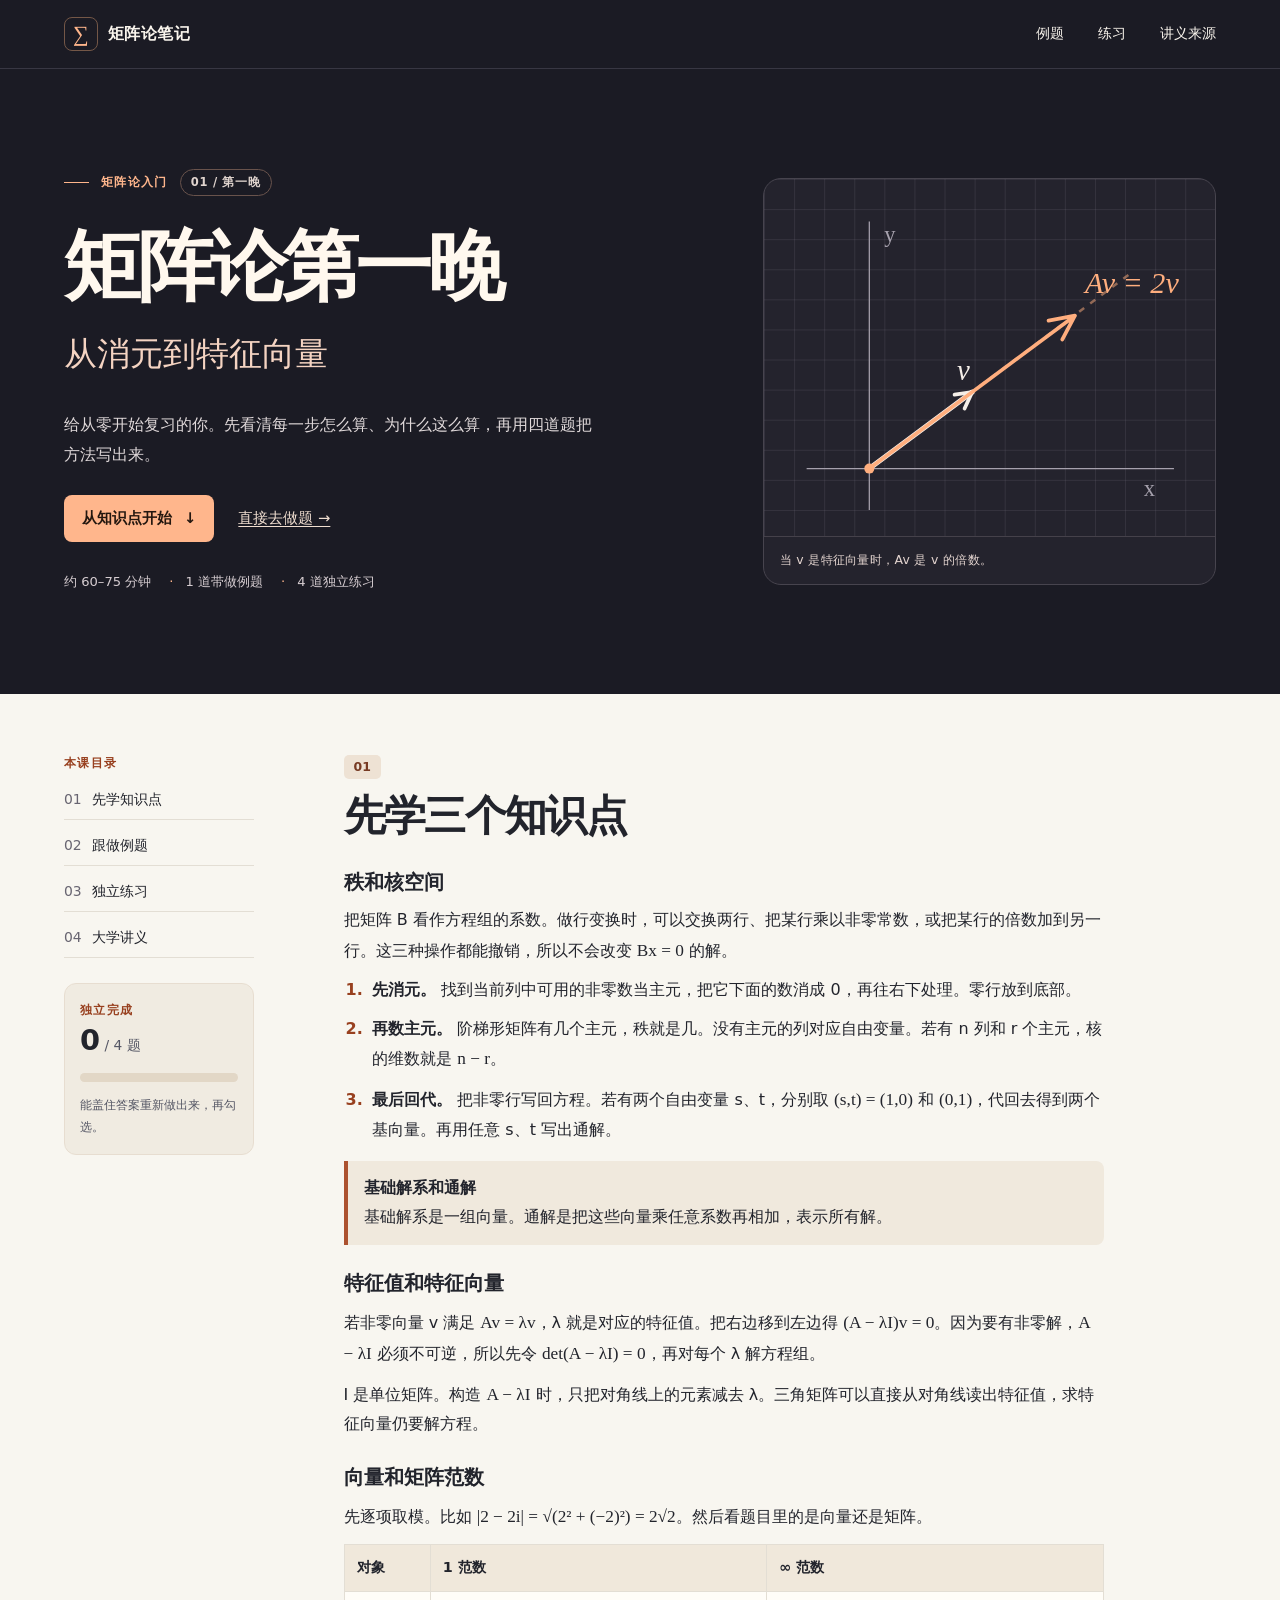
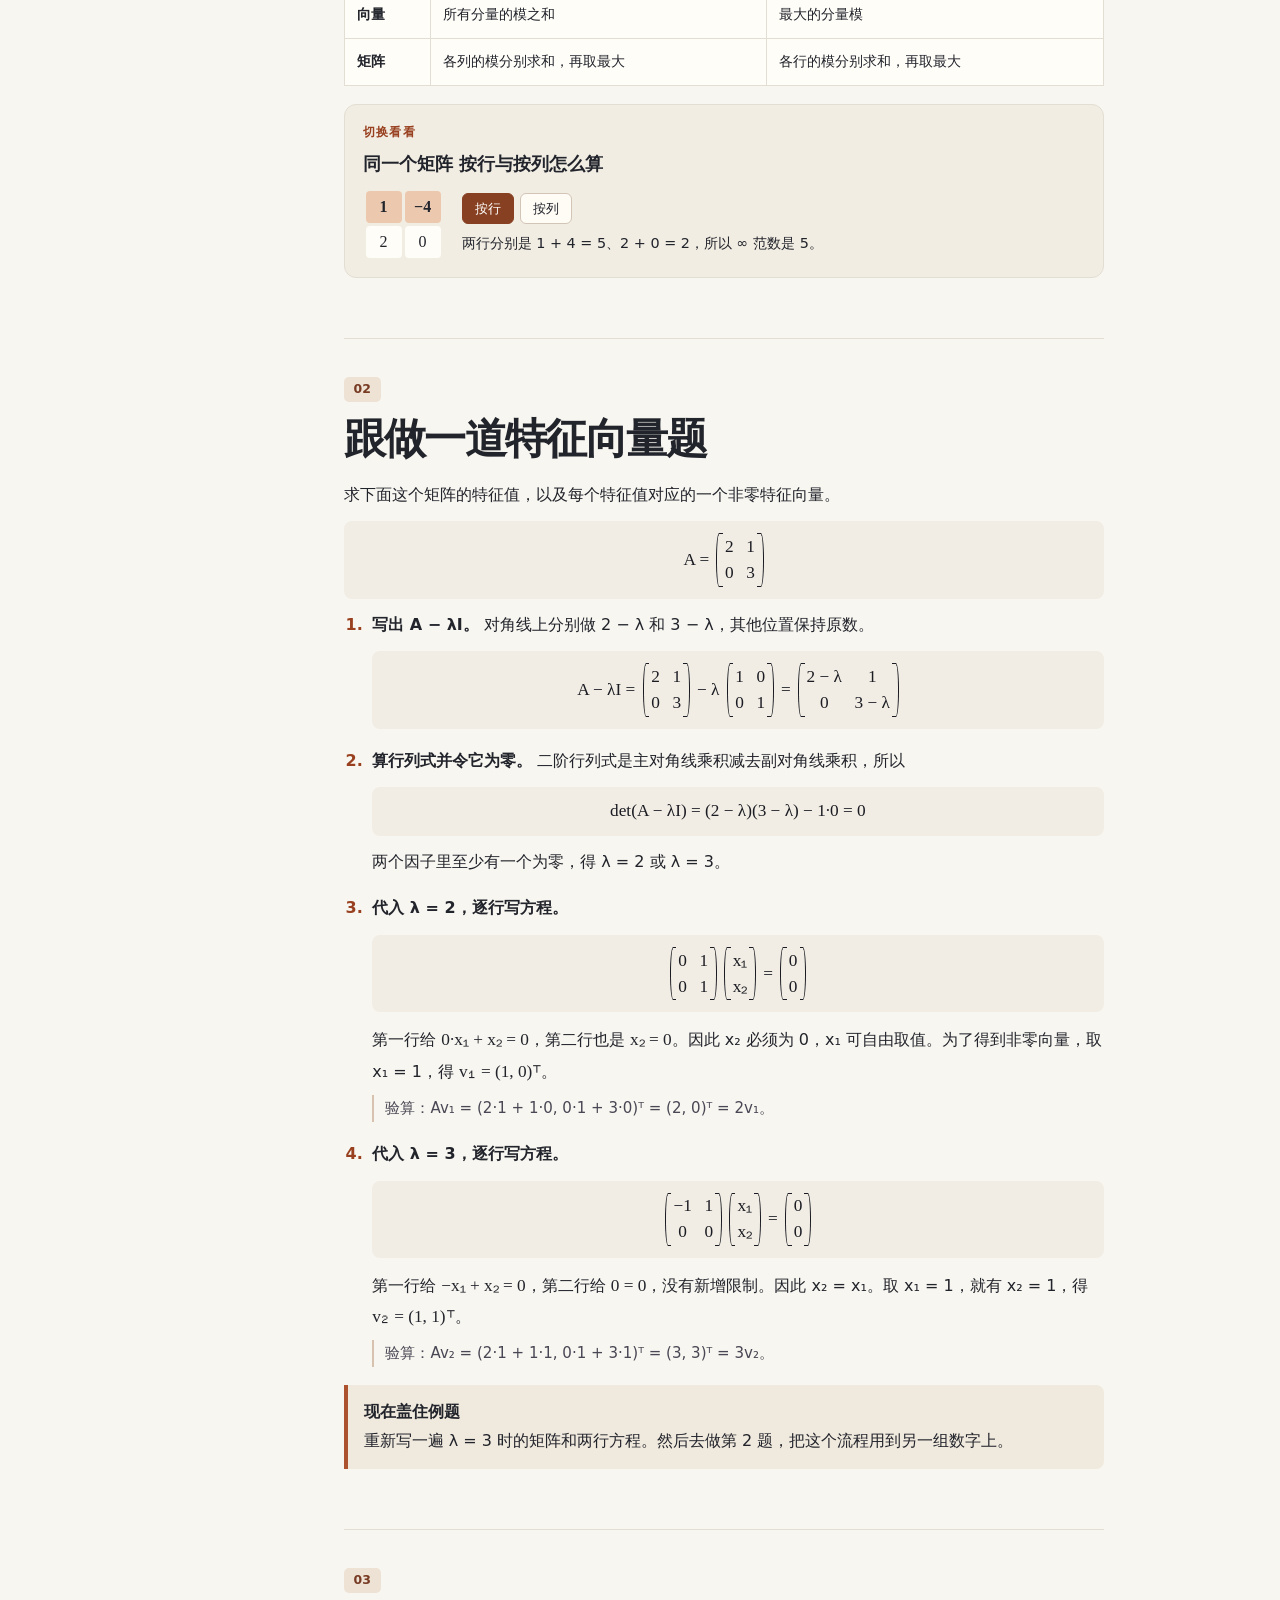
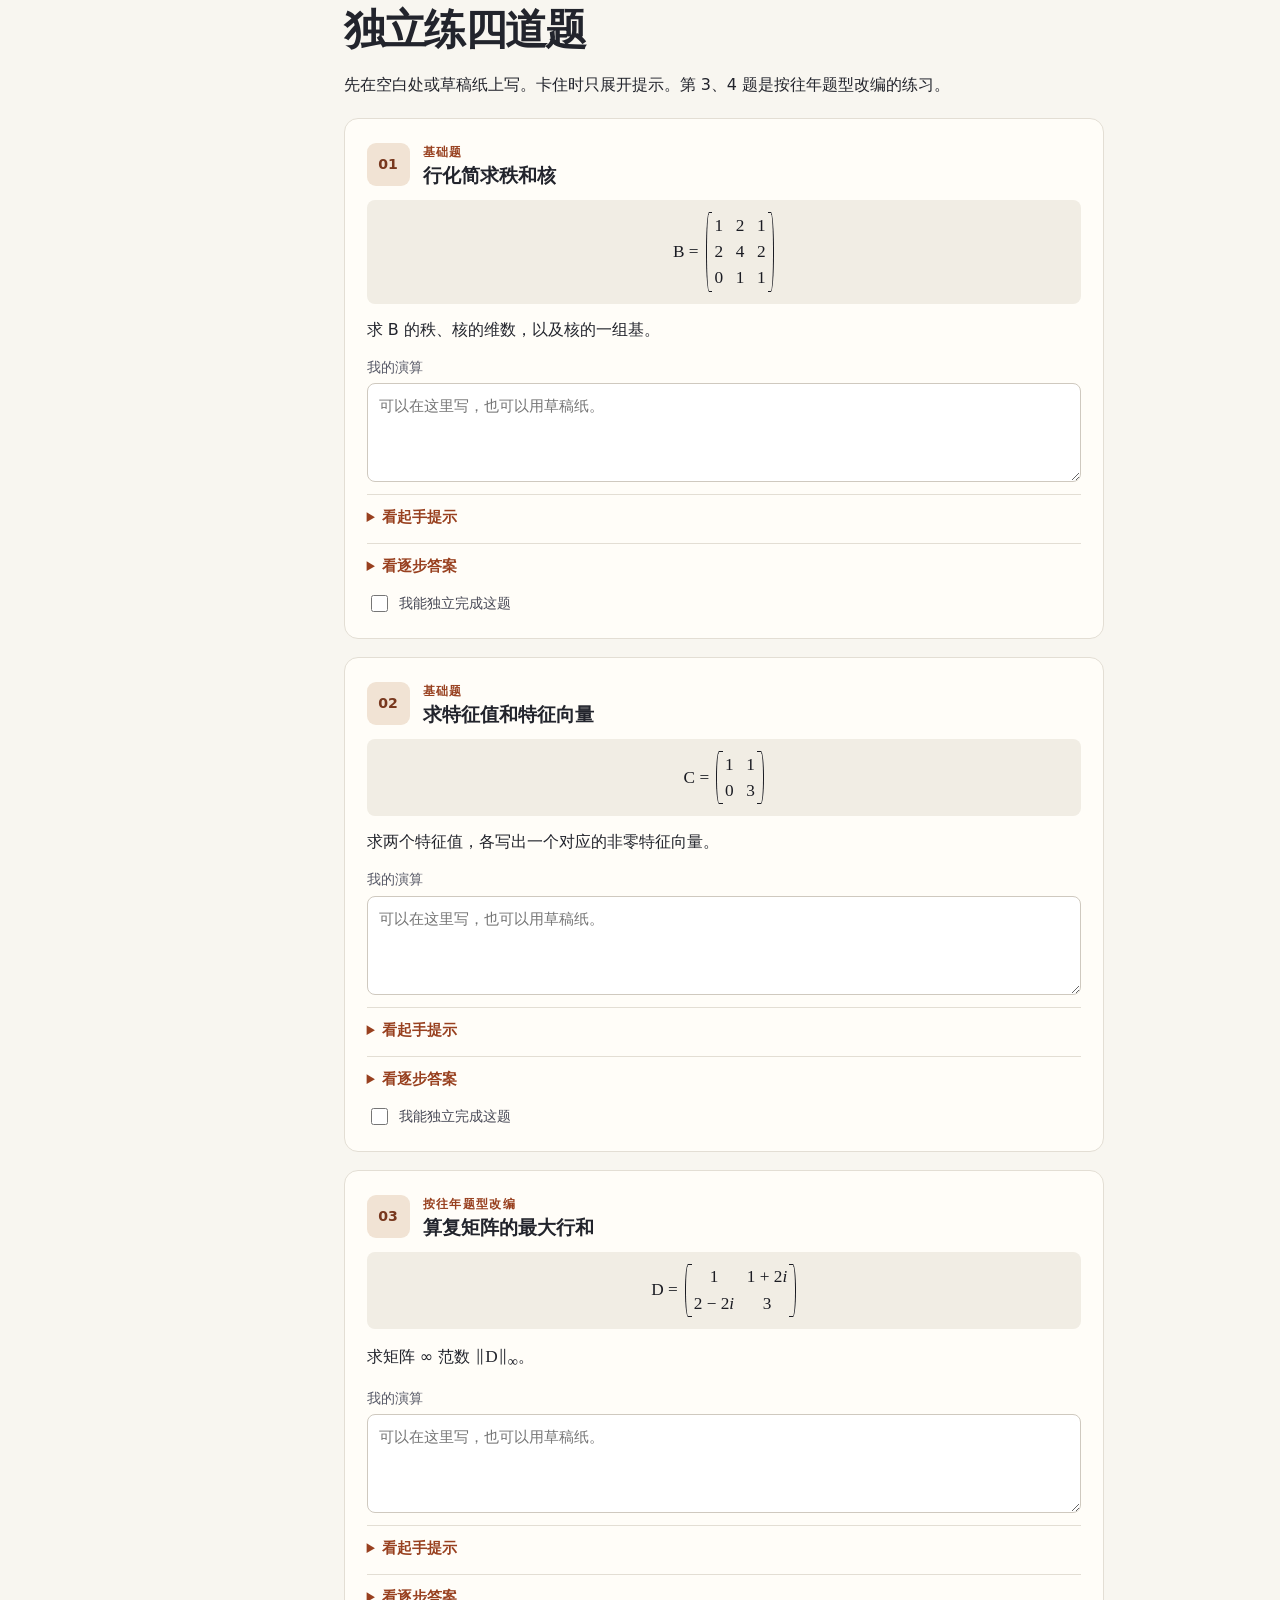
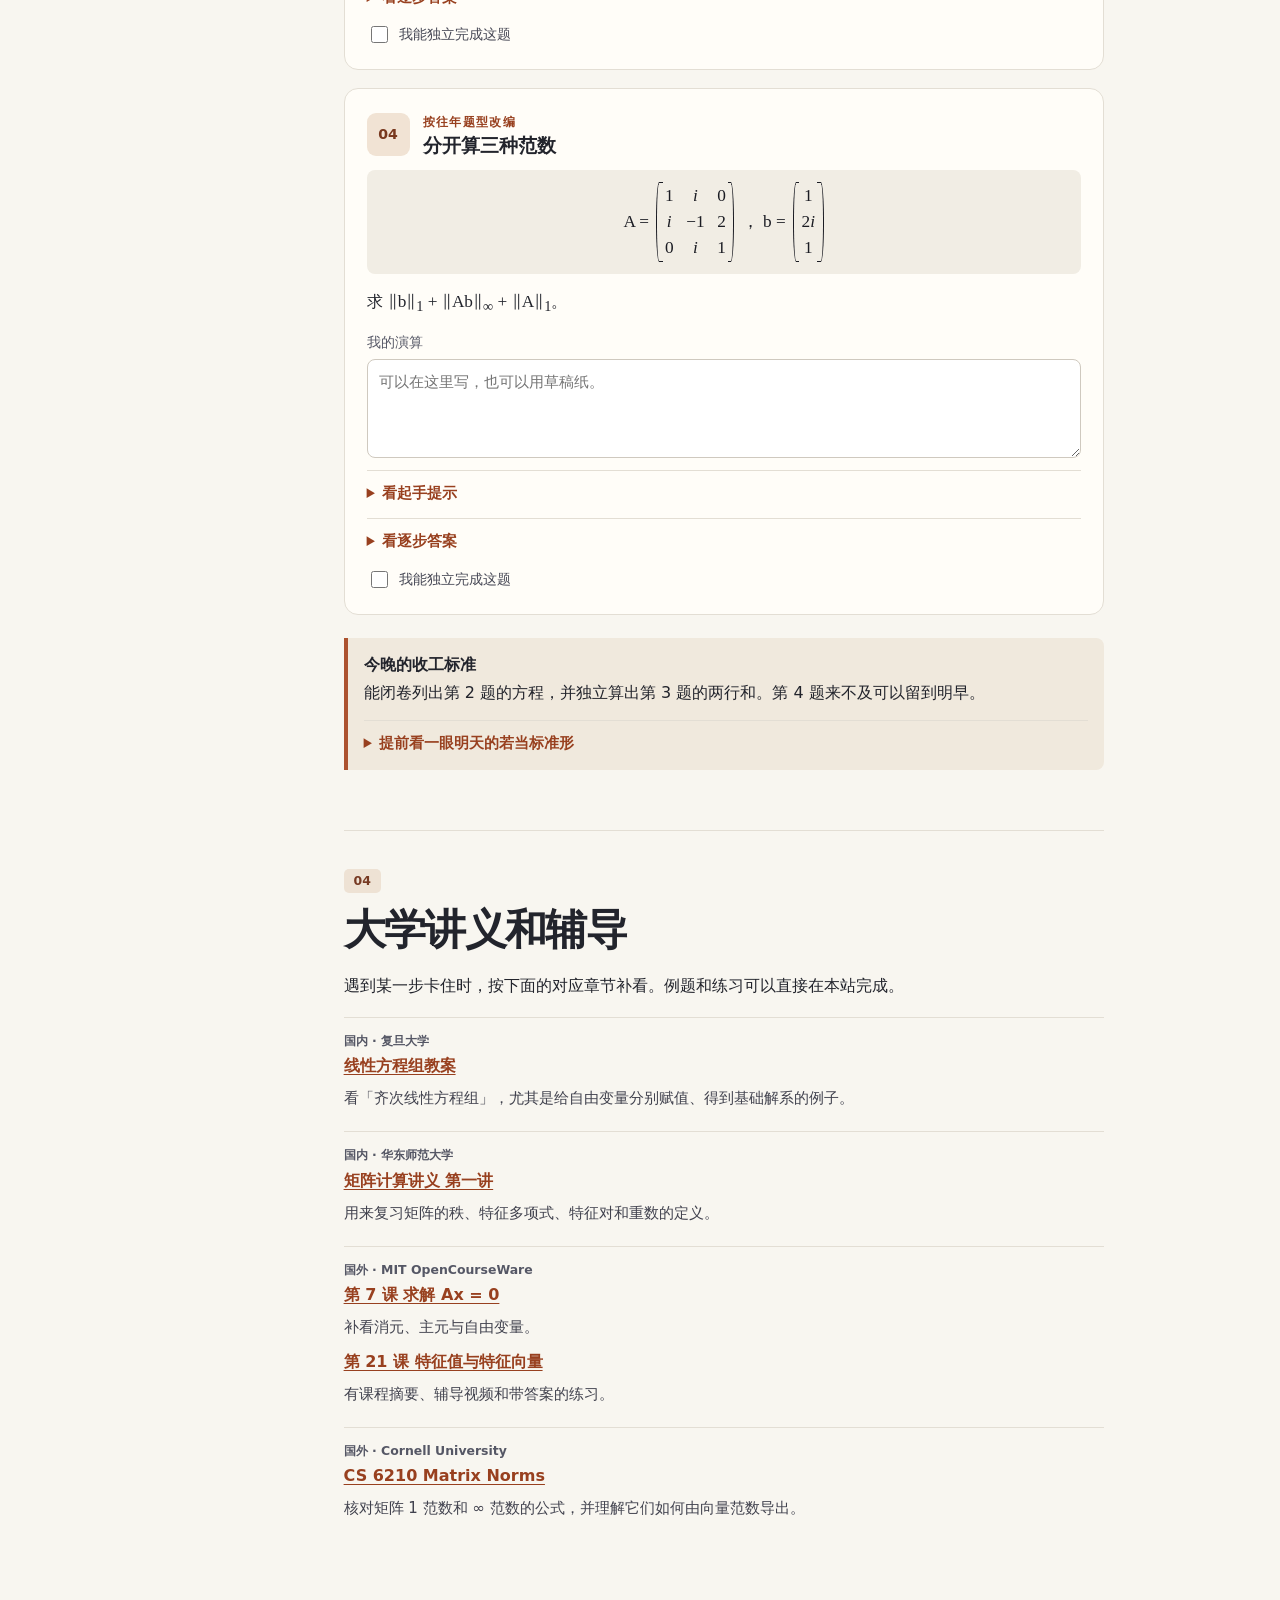
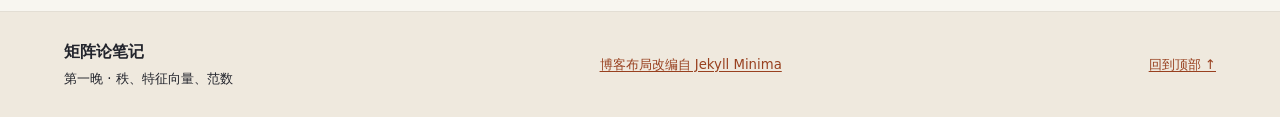
==== index.html @ 75a3729f "Publish matrix theory study blog" ====
<!doctype html>
<!-- Static adaptation of the Minima default and post layouts. See LICENSE.minima. -->
<html lang="zh-CN">
<head><meta charset="utf-8"><meta name="viewport" content="width=device-width, initial-scale=1">
<title>矩阵论第一晚｜矩阵论笔记</title><meta name="description" content="给刚开始复习矩阵论的同学：逐行消元，逐步求特征向量，练习矩阵范数。">
<link rel="stylesheet" href="./style.css"><script src="./study.js" defer></script></head>
<body id="top"><a class="skip" href="#lesson">跳到正文</a>
<header class="site-header"><div class="wrap header-inner"><a class="brand" href="#top"><span class="brand-mark" aria-hidden="true">∑</span>矩阵论笔记</a><nav aria-label="主要导航"><a href="#worked">例题</a><a href="#practice">练习</a><a href="#sources">讲义来源</a></nav></div></header>
<main class="page-content" id="lesson"><article class="post">
<header class="hero"><div class="wrap hero-inner"><div>
<p class="eyebrow hero-kicker"><span></span> 矩阵论入门 <b>01 / 第一晚</b></p>
<h1>矩阵论第一晚</h1><p class="hero-sub">从消元到特征向量</p>
<p class="hero-lede">给从零开始复习的你。先看清每一步怎么算、为什么这么算，再用四道题把方法写出来。</p>
<div class="hero-actions"><a class="button" href="#concepts">从知识点开始 <span aria-hidden="true">↓</span></a><a class="hero-link" href="#practice">直接去做题 →</a></div>
<div class="hero-meta"><span>约 60–75 分钟</span><span>1 道带做例题</span><span>4 道独立练习</span></div>
</div><div class="hero-art" aria-hidden="true">
<svg viewBox="0 0 360 285" xmlns="http://www.w3.org/2000/svg"><defs><pattern id="grid" width="24" height="24" patternUnits="userSpaceOnUse"><path d="M24 0H0V24" fill="none" stroke="#7a7885" stroke-width=".6" opacity=".48"/></pattern></defs><rect width="360" height="285" fill="url(#grid)"/><path d="M34 231H327M84 264V34" stroke="#a6a1ad" stroke-width="1"/><path d="M84 231 294 74" stroke="#ffae7e" stroke-width="2" stroke-dasharray="5 6" opacity=".5"/><path d="M84 231 166 170" stroke="#f4eee8" stroke-width="4" stroke-linecap="round"/><path d="M152 172l14-2-6 13" fill="none" stroke="#f4eee8" stroke-width="3" stroke-linecap="round" stroke-linejoin="round"/><path d="M84 231 248 109M227 113l21-4-10 19" fill="none" stroke="#ffae7e" stroke-width="3" stroke-linecap="round" stroke-linejoin="round"/><circle cx="84" cy="231" r="4" fill="#ffae7e"/><text x="154" y="160" fill="#f4eee8" font-family="Georgia" font-size="23" font-style="italic">v</text><text x="256" y="91" fill="#ffae7e" font-family="Georgia" font-size="24" font-style="italic">Av = 2v</text><text x="303" y="253" fill="#a6a1ad" font-family="Georgia" font-size="18">x</text><text x="96" y="50" fill="#a6a1ad" font-family="Georgia" font-size="18">y</text></svg>
<p>当 v 是特征向量时，Av 是 v 的倍数。</p></div></div></header>
<div class="wrap reader"><aside class="sidebar"><nav aria-label="本文目录"><p class="eyebrow">本课目录</p><a href="#concepts">01 <span>先学知识点</span></a><a href="#worked">02 <span>跟做例题</span></a><a href="#practice">03 <span>独立练习</span></a><a href="#sources">04 <span>大学讲义</span></a></nav><div class="progress-card"><p class="eyebrow">独立完成</p><p class="progress-number"><span id="progress-count">0</span><small> / 4 题</small></p><progress id="progress" value="0" max="4" aria-label="独立完成的题数"></progress><p>能盖住答案重新做出来，再勾选。</p></div></aside>
<div class="post-content">
<section id="concepts"><div class="section-num">01</div><h2>先学三个知识点</h2>
<h3>秩和核空间</h3><p>把矩阵 B 看作方程组的系数。做行变换时，可以交换两行、把某行乘以非零常数，或把某行的倍数加到另一行。这三种操作都能撤销，所以不会改变 <span class="math">Bx = 0</span> 的解。</p>
<ol class="steps"><li><strong>先消元。</strong> 找到当前列中可用的非零数当主元，把它下面的数消成 0，再往右下处理。零行放到底部。</li><li><strong>再数主元。</strong> 阶梯形矩阵有几个主元，秩就是几。没有主元的列对应自由变量。若有 n 列和 r 个主元，核的维数就是 <span class="math">n − r</span>。</li><li><strong>最后回代。</strong> 把非零行写回方程。若有两个自由变量 s、t，分别取 <span class="math">(s,t) = (1,0)</span> 和 <span class="math">(0,1)</span>，代回去得到两个基向量。再用任意 s、t 写出通解。</li></ol>
<div class="callout"><strong>基础解系和通解</strong><p>基础解系是一组向量。通解是把这些向量乘任意系数再相加，表示所有解。</p></div>
<h3>特征值和特征向量</h3><p>若非零向量 v 满足 <span class="math">Av = λv</span>，λ 就是对应的特征值。把右边移到左边得 <span class="math">(A − λI)v = 0</span>。因为要有非零解，<span class="math">A − λI</span> 必须不可逆，所以先令 <span class="math">det(A − λI) = 0</span>，再对每个 λ 解方程组。</p>
<p>I 是单位矩阵。构造 <span class="math">A − λI</span> 时，只把对角线上的元素减去 λ。三角矩阵可以直接从对角线读出特征值，求特征向量仍要解方程。</p>
<h3>向量和矩阵范数</h3><p>先逐项取模。比如 <span class="math">|2 − 2i| = √(2² + (−2)²) = 2√2</span>。然后看题目里的是向量还是矩阵。</p>
<div class="table-wrap"><table><thead><tr><th scope="col">对象</th><th scope="col">1 范数</th><th scope="col">∞ 范数</th></tr></thead><tbody><tr><th scope="row">向量</th><td>所有分量的模之和</td><td>最大的分量模</td></tr><tr><th scope="row">矩阵</th><td>各列的模分别求和，再取最大</td><td>各行的模分别求和，再取最大</td></tr></tbody></table></div>
<div class="demo"><p class="eyebrow">切换看看</p><h4>同一个矩阵 按行与按列怎么算</h4>
<div class="demo-inner"><table class="demo-matrix" aria-label="演示矩阵，第一行 1、负 4，第二行 2、0"><tbody><tr><td>1</td><td>−4</td></tr><tr><td>2</td><td>0</td></tr></tbody></table><div><div class="toggle" role="group" aria-label="范数演示"><button type="button" id="row-mode" aria-pressed="true">按行</button><button type="button" id="col-mode" aria-pressed="false">按列</button></div><p id="norm-result" aria-live="polite">两行分别是 1 + 4 = 5、2 + 0 = 2，所以 ∞ 范数是 5。</p></div></div></div>
</section>
<section id="worked"><div class="section-num">02</div><h2>跟做一道特征向量题</h2><p>求下面这个矩阵的特征值，以及每个特征值对应的一个非零特征向量。</p><div class="equation">A = <span class="matrix" role="img" aria-label="2 行 2 列，2、1；0、3"><span class="matrix-grid" style="--cols:2" aria-hidden="true"><span>2</span><span>1</span><span>0</span><span>3</span></span></span></div>
<ol class="steps worked-steps">
<li><strong>写出 A − λI。</strong> 对角线上分别做 2 − λ 和 3 − λ，其他位置保持原数。<div class="equation">A − λI = <span class="matrix" role="img" aria-label="2 行 2 列，2、1；0、3"><span class="matrix-grid" style="--cols:2" aria-hidden="true"><span>2</span><span>1</span><span>0</span><span>3</span></span></span> − λ<span class="matrix" role="img" aria-label="2 行 2 列，1、0；0、1"><span class="matrix-grid" style="--cols:2" aria-hidden="true"><span>1</span><span>0</span><span>0</span><span>1</span></span></span> = <span class="matrix" role="img" aria-label="2 行 2 列，2 − λ、1；0、3 − λ"><span class="matrix-grid" style="--cols:2" aria-hidden="true"><span>2 − λ</span><span>1</span><span>0</span><span>3 − λ</span></span></span></div></li>
<li><strong>算行列式并令它为零。</strong> 二阶行列式是主对角线乘积减去副对角线乘积，所以
<div class="equation">det(A − λI) = (2 − λ)(3 − λ) − 1·0 = 0</div>
两个因子里至少有一个为零，得 λ = 2 或 λ = 3。</li>
<li><strong>代入 λ = 2，逐行写方程。</strong><div class="equation"><span class="matrix" role="img" aria-label="2 行 2 列，0、1；0、1"><span class="matrix-grid" style="--cols:2" aria-hidden="true"><span>0</span><span>1</span><span>0</span><span>1</span></span></span><span class="matrix" role="img" aria-label="2 行 1 列，x₁；x₂"><span class="matrix-grid" style="--cols:1" aria-hidden="true"><span>x₁</span><span>x₂</span></span></span> = <span class="matrix" role="img" aria-label="2 行 1 列，0；0"><span class="matrix-grid" style="--cols:1" aria-hidden="true"><span>0</span><span>0</span></span></span></div>
第一行给 <span class="math">0·x₁ + x₂ = 0</span>，第二行也是 <span class="math">x₂ = 0</span>。因此 x₂ 必须为 0，x₁ 可自由取值。为了得到非零向量，取 x₁ = 1，得 <span class="math">v₁ = (1, 0)ᵀ</span>。
<p class="verify">验算：Av₁ = (2·1 + 1·0, 0·1 + 3·0)ᵀ = (2, 0)ᵀ = 2v₁。</p></li>
<li><strong>代入 λ = 3，逐行写方程。</strong><div class="equation"><span class="matrix" role="img" aria-label="2 行 2 列，−1、1；0、0"><span class="matrix-grid" style="--cols:2" aria-hidden="true"><span>−1</span><span>1</span><span>0</span><span>0</span></span></span><span class="matrix" role="img" aria-label="2 行 1 列，x₁；x₂"><span class="matrix-grid" style="--cols:1" aria-hidden="true"><span>x₁</span><span>x₂</span></span></span> = <span class="matrix" role="img" aria-label="2 行 1 列，0；0"><span class="matrix-grid" style="--cols:1" aria-hidden="true"><span>0</span><span>0</span></span></span></div>
第一行给 <span class="math">−x₁ + x₂ = 0</span>，第二行给 <span class="math">0 = 0</span>，没有新增限制。因此 x₂ = x₁。取 x₁ = 1，就有 x₂ = 1，得 <span class="math">v₂ = (1, 1)ᵀ</span>。
<p class="verify">验算：Av₂ = (2·1 + 1·1, 0·1 + 3·1)ᵀ = (3, 3)ᵀ = 3v₂。</p></li></ol>
<div class="callout"><strong>现在盖住例题</strong><p>重新写一遍 λ = 3 时的矩阵和两行方程。然后去做第 2 题，把这个流程用到另一组数字上。</p></div>
</section>
<section id="practice"><div class="section-num">03</div><h2>独立练四道题</h2><p>先在空白处或草稿纸上写。卡住时只展开提示。第 3、4 题是按往年题型改编的练习。</p><noscript><p>提示和答案仍可展开。启用 JavaScript 后可以保留勾选和草稿。</p></noscript>
<div class="exercise" id="q1"><div class="ex-top"><span class="ex-no">01</span><div><p class="eyebrow">基础题</p><h3>行化简求秩和核</h3></div></div><div class="equation">B = <span class="matrix" role="img" aria-label="3 行 3 列，1、2、1；2、4、2；0、1、1"><span class="matrix-grid" style="--cols:3" aria-hidden="true"><span>1</span><span>2</span><span>1</span><span>2</span><span>4</span><span>2</span><span>0</span><span>1</span><span>1</span></span></span></div><p>求 B 的秩、核的维数，以及核的一组基。</p><label class="work-label" for="work-1">我的演算</label><textarea id="work-1" rows="3" spellcheck="false" placeholder="可以在这里写，也可以用草稿纸。"></textarea><details><summary>看起手提示</summary><p>先把第二行减去第一行的两倍，再把零行移到底部。</p></details><details class="solution"><summary>看逐步答案</summary><ol class="steps"><li><strong>消元。</strong><div class="equation"><span class="matrix" role="img" aria-label="3 行 3 列，1、2、1；2、4、2；0、1、1"><span class="matrix-grid" style="--cols:3" aria-hidden="true"><span>1</span><span>2</span><span>1</span><span>2</span><span>4</span><span>2</span><span>0</span><span>1</span><span>1</span></span></span> → <span class="matrix" role="img" aria-label="3 行 3 列，1、2、1；0、0、0；0、1、1"><span class="matrix-grid" style="--cols:3" aria-hidden="true"><span>1</span><span>2</span><span>1</span><span>0</span><span>0</span><span>0</span><span>0</span><span>1</span><span>1</span></span></span> → <span class="matrix" role="img" aria-label="3 行 3 列，1、2、1；0、1、1；0、0、0"><span class="matrix-grid" style="--cols:3" aria-hidden="true"><span>1</span><span>2</span><span>1</span><span>0</span><span>1</span><span>1</span><span>0</span><span>0</span><span>0</span></span></span></div></li><li><strong>数主元。</strong> 第一、二列各有一个主元，秩为 2。矩阵有 3 列，所以核的维数是 3 − 2 = 1。</li><li><strong>回代。</strong> 从第二行得 x₂ + x₃ = 0。令 x₃ = t，得到 x₂ = −t。代入第一行得 x₁ − 2t + t = 0，所以 x₁ = t。</li><li><strong>写基并验算。</strong> 通解为 t(1, −1, 1)ᵀ。取 t = 1，得到基向量 (1, −1, 1)ᵀ。代回原矩阵，三行分别是 1 − 2 + 1、2 − 4 + 2、−1 + 1，均为 0。</li></ol></details><label class="check"><input type="checkbox" data-check="1"> 我能独立完成这题</label></div>
<div class="exercise" id="q2"><div class="ex-top"><span class="ex-no">02</span><div><p class="eyebrow">基础题</p><h3>求特征值和特征向量</h3></div></div><div class="equation">C = <span class="matrix" role="img" aria-label="2 行 2 列，1、1；0、3"><span class="matrix-grid" style="--cols:2" aria-hidden="true"><span>1</span><span>1</span><span>0</span><span>3</span></span></span></div><p>求两个特征值，各写出一个对应的非零特征向量。</p><label class="work-label" for="work-2">我的演算</label><textarea id="work-2" rows="3" spellcheck="false" placeholder="可以在这里写，也可以用草稿纸。"></textarea><details><summary>看起手提示</summary><p>C 是上三角矩阵。读出特征值后，分别写出 C − I 和 C − 3I。</p></details><details class="solution"><summary>看逐步答案</summary><ol class="steps"><li><strong>找特征值。</strong> 对角线是 1 和 3，所以 λ = 1 或 3。</li><li><strong>解第一个方程组。</strong><div class="equation">C − I = <span class="matrix" role="img" aria-label="2 行 2 列，0、1；0、2"><span class="matrix-grid" style="--cols:2" aria-hidden="true"><span>0</span><span>1</span><span>0</span><span>2</span></span></span></div>两行分别是 x₂ = 0、2x₂ = 0。取 x₁ = 1 得 (1, 0)ᵀ，乘 C 得 (1, 0)ᵀ。</li><li><strong>解第二个方程组。</strong><div class="equation">C − 3I = <span class="matrix" role="img" aria-label="2 行 2 列，−2、1；0、0"><span class="matrix-grid" style="--cols:2" aria-hidden="true"><span>−2</span><span>1</span><span>0</span><span>0</span></span></span></div>第一行是 −2x₁ + x₂ = 0，第二行是 0 = 0。取 x₁ = 1，则 x₂ = 2，得 (1, 2)ᵀ。乘 C 得 (1 + 2, 3·2)ᵀ = (3, 6)ᵀ，等于原向量的 3 倍。</li></ol></details><label class="check"><input type="checkbox" data-check="2"> 我能独立完成这题</label></div>
<div class="exercise" id="q3"><div class="ex-top"><span class="ex-no">03</span><div><p class="eyebrow">按往年题型改编</p><h3>算复矩阵的最大行和</h3></div></div><div class="equation">D = <span class="matrix" role="img" aria-label="2 行 2 列，1、1 + 2i；2 − 2i、3"><span class="matrix-grid" style="--cols:2" aria-hidden="true"><span>1</span><span>1 + 2<i>i</i></span><span>2 − 2<i>i</i></span><span>3</span></span></span></div><p>求矩阵 ∞ 范数 <span class="math">‖D‖<sub>∞</sub></span>。</p><label class="work-label" for="work-3">我的演算</label><textarea id="work-3" rows="3" spellcheck="false" placeholder="可以在这里写，也可以用草稿纸。"></textarea><details><summary>看起手提示</summary><p>分别取四个元素的模。先在每一行内部相加，再在两行之间比较。</p></details><details class="solution"><summary>看逐步答案</summary><ol class="steps"><li><strong>逐项取模。</strong> |1| = 1，|1 + 2i| = √(1² + 2²) = √5，|2 − 2i| = √(2² + (−2)²) = 2√2，|3| = 3。</li><li><strong>算行和。</strong> 第一行是 1 + √5，第二行是 2√2 + 3。</li><li><strong>取最大。</strong> 3 > 1，且 2√2 = √8 > √5，所以第二行较大，答案是 3 + 2√2。</li></ol></details><label class="check"><input type="checkbox" data-check="3"> 我能独立完成这题</label></div>
<div class="exercise" id="q4"><div class="ex-top"><span class="ex-no">04</span><div><p class="eyebrow">按往年题型改编</p><h3>分开算三种范数</h3></div></div><div class="equation">A = <span class="matrix" role="img" aria-label="3 行 3 列，1、i、0；i、−1、2；0、i、1"><span class="matrix-grid" style="--cols:3" aria-hidden="true"><span>1</span><span><i>i</i></span><span>0</span><span><i>i</i></span><span>−1</span><span>2</span><span>0</span><span><i>i</i></span><span>1</span></span></span>， b = <span class="matrix" role="img" aria-label="3 行 1 列，1；2i；1"><span class="matrix-grid" style="--cols:1" aria-hidden="true"><span>1</span><span>2<i>i</i></span><span>1</span></span></span></div><p>求 <span class="math">‖b‖<sub>1</sub> + ‖Ab‖<sub>∞</sub> + ‖A‖<sub>1</sub></span>。</p><label class="work-label" for="work-4">我的演算</label><textarea id="work-4" rows="3" spellcheck="false" placeholder="可以在这里写，也可以用草稿纸。"></textarea><details><summary>看起手提示</summary><p>先算 b 的模之和，再算 Ab。最后一项按列求和。</p></details><details class="solution"><summary>看逐步答案</summary><ol class="steps"><li><strong>算 ‖b‖₁。</strong> 三项取模再相加，得到 1 + 2 + 1 = 4。</li><li><strong>逐行算 Ab。</strong> 第一行：1·1 + i·2i + 0·1 = 1 + 2i² = −1。第二行：i·1 − 1·2i + 2·1 = 2 − i。第三行：0·1 + i·2i + 1·1 = 1 + 2i² = −1。</li><li><strong>算 ‖Ab‖∞。</strong> 三个模分别为 1、√(2² + (−1)²) = √5、1，最大的是 √5。</li><li><strong>算 ‖A‖₁。</strong> 三列的模之和分别为 1 + 1 + 0 = 2、1 + 1 + 1 = 3、0 + 2 + 1 = 3，最大的是 3。</li><li><strong>把结果相加。</strong> 4 + √5 + 3 = 7 + √5。</li></ol></details><label class="check"><input type="checkbox" data-check="4"> 我能独立完成这题</label></div>
<div class="callout finish"><strong>今晚的收工标准</strong><p>能闭卷列出第 2 题的方程，并独立算出第 3 题的两行和。第 4 题来不及可以留到明早。</p><details><summary>提前看一眼明天的若当标准形</summary><p>把例题矩阵的右下角 3 改成 2。λ = 2 在特征多项式里出现两次，但 <span class="math">A − 2I</span> 的核只有一维，所以只有一个线性无关的特征向量。这就是明天要区分的代数重数和几何重数。</p></details></div>
</section>
<section id="sources"><div class="section-num">04</div><h2>大学讲义和辅导</h2><p>遇到某一步卡住时，按下面的对应章节补看。例题和练习可以直接在本站完成。</p>
<ul class="source-list">
<li><span>国内 · 复旦大学</span><a href="https://math.fudan.edu.cn/_upload/article/files/8a/c7/b6bc60b64933acee041a351adda9/260fa091-1d3c-4cf7-aca2-b66a50a40a5c.pdf">线性方程组教案</a><p>看「齐次线性方程组」，尤其是给自由变量分别赋值、得到基础解系的例子。</p></li>
<li><span>国内 · 华东师范大学</span><a href="https://math.ecnu.edu.cn/~jypan/Teaching/MCT/main_mct.pdf">矩阵计算讲义 第一讲</a><p>用来复习矩阵的秩、特征多项式、特征对和重数的定义。</p></li>
<li><span>国外 · MIT OpenCourseWare</span><a href="https://www.ocw.mit.edu/courses/18-06sc-linear-algebra-fall-2011/pages/ax-b-and-the-four-subspaces/solving-ax-0-pivot-variables-special-solutions/">第 7 课 求解 Ax = 0</a><p>补看消元、主元与自由变量。</p><a href="https://www.ocw.mit.edu/courses/18-06sc-linear-algebra-fall-2011/pages/least-squares-determinants-and-eigenvalues/eigenvalues-and-eigenvectors/">第 21 课 特征值与特征向量</a><p>有课程摘要、辅导视频和带答案的练习。</p></li>
<li><span>国外 · Cornell University</span><a href="https://www.cs.cornell.edu/courses/cs6210/2025fa/lec/2025-08-25.html#matrix-norms">CS 6210 Matrix Norms</a><p>核对矩阵 1 范数和 ∞ 范数的公式，并理解它们如何由向量范数导出。</p></li>
</ul></section>
</div></div></article></main><footer class="site-footer"><div class="wrap footer-inner"><div><strong>矩阵论笔记</strong><p>第一晚 · 秩、特征向量、范数</p></div><a href="https://github.com/jekyll/minima/tree/v2.5.2">博客布局改编自 Jekyll Minima</a><a href="#top">回到顶部 ↑</a></div></footer>
</body></html>
---- style.css ----
:root{color-scheme:light;--paper:#f8f6f0;--ink:#22242c;--muted:#555765;--line:#e3ded4;--accent:#98401f;--light:#fffdf8;--dark:#1b1b24;--peach:#ffb68c;--sans:system-ui,"Microsoft YaHei","PingFang SC","Noto Sans CJK SC",sans-serif;--serif:Georgia,"Songti SC","SimSun",serif}
*{box-sizing:border-box} html{scroll-behavior:smooth;scroll-padding-top:5rem} body{margin:0;background:var(--paper);color:var(--ink);font:16px/1.8 var(--sans)} a{color:var(--accent);text-underline-offset:.18em} a:hover{text-decoration-thickness:2px} :focus-visible{outline:3px solid #b85c30;outline-offset:4px} h1,h2,h3,h4,p{margin:0} h1,h2,h3,h4{line-height:1.32} .wrap{width:min(1152px,calc(100% - 64px));margin-inline:auto} .skip{position:fixed;top:10px;left:16px;transform:translateY(-160%);z-index:10;background:white;padding:8px 14px}.skip:focus{transform:none}
.site-header{background:var(--dark);border-bottom:1px solid #383743;color:#faf5ed}.header-inner{display:flex;align-items:center;justify-content:space-between;gap:20px;min-height:68px}.site-header a{color:inherit;text-decoration:none}.site-header nav{display:flex;gap:clamp(14px,4vw,34px);font-size:.9rem}.site-header nav a:hover{text-decoration:underline}.brand{font-weight:750;letter-spacing:.025em;display:inline-flex;align-items:center;gap:10px}.brand-mark{display:grid;place-items:center;font:22px/1 Georgia,serif;width:34px;height:34px;border:1px solid #745747;border-radius:8px;color:var(--peach)}
.hero{background:var(--dark);color:#fff8ee}.hero-inner{display:grid;grid-template-columns:minmax(0,1.4fr) minmax(0,1fr);gap:clamp(20px,5vw,70px);align-items:center;padding-block:clamp(54px,8vw,100px)}.eyebrow{font-size:.77rem;font-weight:720;letter-spacing:.11em}.hero-kicker{color:var(--peach);display:flex;align-items:center;gap:12px;margin-bottom:20px}.hero-kicker span{height:1px;width:25px;background:var(--peach)}.hero-kicker b{font-size:.72rem;letter-spacing:.06em;color:#e0d4ce;border:1px solid #69534c;border-radius:99px;padding:2px 10px}.hero h1{font-size:clamp(2.8rem,6vw,5.25rem);letter-spacing:-.055em;font-weight:780}.hero-sub{font-size:clamp(1.28rem,3vw,2.05rem);font-weight:550;color:#f5d4c2;margin:.24em 0 .8em}.hero-lede{color:#e0d9da;max-width:33em;line-height:1.85}.hero-actions{display:flex;align-items:center;flex-wrap:wrap;gap:14px 24px;margin-top:26px}.button{display:inline-flex;gap:12px;align-items:center;background:var(--peach);color:#24170f;border-radius:8px;padding:10px 18px;font-size:.92rem;font-weight:720;text-decoration:none}.button:hover{background:#ffd3b9}.hero-link{color:#f0ded0;font-size:.92rem}.hero-meta{margin-top:28px;display:flex;flex-wrap:wrap;gap:6px 18px;color:#d6cdd1;font-size:.82rem}.hero-meta span:not(:first-child)::before{content:"·";margin-right:12px;color:var(--peach)}.hero-art{background:#24232d;border:1px solid #47444e;border-radius:18px;overflow:hidden}.hero-art svg{width:100%;display:block}.hero-art p{font-size:.78rem;letter-spacing:.025em;color:#e4d5d0;padding:12px 16px;border-top:1px solid #45414a}
.reader{display:grid;grid-template-columns:190px minmax(0,760px);gap:clamp(32px,7vw,94px);padding:58px 0 70px;align-items:start}.sidebar{position:sticky;top:28px}.sidebar nav{display:grid;gap:6px}.sidebar .eyebrow,.demo .eyebrow,.exercise .eyebrow{color:var(--accent)}.sidebar nav a{font-size:.87rem;color:#686571;text-decoration:none;display:flex;align-items:center;gap:10px;padding:7px 0;border-bottom:1px solid var(--line)}.sidebar nav a span{color:var(--ink)}.sidebar nav a:hover span{text-decoration:underline}.progress-card{margin-top:25px;padding:15px;background:#f0ebe1;border:1px solid #e7ddd0;border-radius:12px}.progress-card>p:last-child{font-size:.78rem;color:var(--muted);margin-top:5px}.progress-number{font-size:1.8rem;font-weight:720;line-height:1.35}.progress-number small{font-size:.86rem;font-weight:500;color:var(--muted)}progress{width:100%;height:9px;border:0;border-radius:20px;overflow:hidden;accent-color:var(--accent)}progress::-webkit-progress-bar{background:#e2d7c6}progress::-webkit-progress-value{background:#9d482b}progress::-moz-progress-bar{background:#9d482b}
.post-content{min-width:0}.post-content section+section{margin-top:60px;padding-top:35px;border-top:1px solid var(--line)}.section-num{display:inline-block;background:#eee2d4;color:#773a23;border-radius:5px;font-size:.78rem;font-weight:760;padding:1px 10px;margin-bottom:10px}.post-content h2{font-size:clamp(1.8rem,4vw,2.6rem);letter-spacing:-.04em;margin-bottom:14px}.post-content h3{font-size:1.28rem;margin:25px 0 10px}.post-content p{margin-bottom:10px}.math,.equation{font-family:var(--serif);font-size:1.08em}.equation{display:flex;flex-wrap:wrap;gap:.25em .42em;align-items:center;justify-content:center;max-width:100%;line-height:1.4;background:#f1ede4;border-radius:8px;padding:12px 14px;margin:12px 0;color:#1b1c23}.matrix{display:inline-flex;vertical-align:middle;position:relative;padding:.08em .5em;flex:none}.matrix::before,.matrix::after{content:"";width:.32em;position:absolute;top:0;bottom:0;border:1.4px solid currentColor}.matrix::before{left:0;border-right:0;border-radius:48% 0 0 48%}.matrix::after{right:0;border-left:0;border-radius:0 48% 48% 0}.matrix-grid{display:grid;grid-template-columns:repeat(var(--cols),max-content);justify-items:center;gap:.12em .73em}.steps{padding-left:1.55em;margin:10px 0 17px}.steps li{padding-left:.24em;margin-bottom:10px}.steps li::marker{font-weight:730;color:var(--accent)}.callout{border-left:4px solid #ac522f;background:#f0e9dd;border-radius:0 8px 8px 0;padding:13px 16px;margin:17px 0}.callout p:last-child{margin-bottom:0}.verify{color:#494754;margin:.55em 0 .3em;padding-left:.75em;border-left:2px solid #d6c2ae;font-size:.94rem}.worked-steps>li{margin-bottom:18px}
.table-wrap{overflow:auto;margin:12px 0}.table-wrap table{width:100%;border-collapse:collapse;background:var(--light);font-size:.9rem}.table-wrap th,.table-wrap td{text-align:left;padding:10px 12px;border:1px solid var(--line)}.table-wrap thead th{background:#f0e8db}.demo{padding:16px 18px;background:#f2ede3;border:1px solid var(--line);border-radius:12px;margin-top:18px}.demo h4{font-size:1.1rem}.demo-inner{display:grid;grid-template-columns:auto minmax(0,1fr);gap:18px;align-items:center;margin-top:12px}.demo-matrix{border-collapse:separate;border-spacing:3px;font:1rem var(--serif)}.demo-matrix td{width:36px;height:32px;background:#fffdf8;text-align:center;border-radius:4px}.demo-matrix:not(.columns) tr:first-child td,.demo-matrix.columns td:nth-child(2){background:#ecc8ae;font-weight:700}.toggle{display:flex;gap:6px}.toggle button{font:inherit;font-size:.82rem;padding:3px 12px;color:var(--ink);border:1px solid #d2c4b6;background:#fffcf6;border-radius:6px;cursor:pointer}.toggle button[aria-pressed="true"]{color:white;background:#874021;border-color:#874021}#norm-result{font-size:.9rem;margin:7px 0 0}
.exercise{padding:22px;background:var(--light);border:1px solid var(--line);border-radius:14px;margin-top:18px}.ex-top{display:flex;align-items:center;gap:13px;margin-bottom:10px}.ex-no{display:grid;place-items:center;flex:none;width:43px;height:43px;border-radius:9px;background:#f1e3d4;color:#78381e;font-size:.88rem;font-weight:750}.ex-top .eyebrow,.ex-top h3{margin:0}.ex-top h3{font-size:1.18rem}.work-label{display:block;color:var(--muted);font-size:.85rem;margin:10px 0 4px}textarea{display:block;width:100%;min-height:88px;padding:9px 11px;font:inherit;font-size:.92rem;color:var(--ink);background:#fff;border:1px solid #cfc9bf;border-radius:8px;resize:vertical}details{border-top:1px solid var(--line);margin-top:12px;padding-top:9px}summary{cursor:pointer;color:var(--accent);font-weight:700;font-size:.92rem}summary+p,summary+ol{margin-top:8px}details p{font-size:.94rem}.check{display:flex;align-items:center;gap:8px;margin-top:12px;color:#474855;font-size:.86rem}.check input{width:17px;height:17px;accent-color:#924426}.finish{margin-top:23px}.source-list{list-style:none;margin:16px 0 0;padding:0}.source-list li{padding:12px 0;border-top:1px solid var(--line)}.source-list span{display:block;color:var(--muted);font-size:.78rem;font-weight:710}.source-list a{font-weight:690}.source-list p{margin:4px 0 7px;color:#41424e;font-size:.94rem}.site-footer{background:#efe9de;border-top:1px solid var(--line);padding:26px 0}.footer-inner{display:flex;align-items:center;justify-content:space-between;gap:16px 24px;flex-wrap:wrap}.footer-inner p,.footer-inner a{font-size:.83rem}
@media(max-width:800px){.wrap{width:calc(100% - 40px)}.reader{display:block;padding-top:32px}.sidebar{position:static;display:flex;flex-wrap:wrap;gap:10px 20px;align-items:center;margin:0 0 31px}.sidebar nav{display:flex;flex-wrap:wrap;gap:0 14px}.sidebar nav p{flex-basis:100%}.sidebar nav a{border:0}.progress-card{margin:0;padding:8px 13px}.progress-card .eyebrow,.progress-card>p:last-child{display:none}.progress-card progress{width:75px}.progress-number{display:inline;margin-right:7px;font-size:1rem}}
@media(max-width:575px){.wrap{width:calc(100% - 30px)}.header-inner{min-height:58px;gap:10px}.site-header nav{gap:11px;font-size:.76rem}.brand{font-size:.9rem;gap:6px}.brand-mark{width:29px;height:29px}.hero-inner{grid-template-columns:minmax(0,1fr);padding:40px 0;gap:24px}.hero-art{max-width:340px}.hero-art svg{max-height:184px}.hero-meta{margin-top:18px}.exercise{padding:14px}.equation{padding:9px;gap:.16em .25em}.matrix-grid{column-gap:.42em}.post-content section+section{margin-top:44px}.demo{padding:12px}.demo-inner{gap:9px}.table-wrap td,.table-wrap th{padding:7px 8px}}
@media(prefers-reduced-motion:reduce){html{scroll-behavior:auto}}
@media print{.site-header,.hero-art,.hero-actions,.sidebar,.site-footer,.demo,.check{display:none}.hero{background:white;color:black}.hero *{color:black!important}.wrap{width:auto}.reader,.hero-inner{display:block;padding:12px 0}.exercise{break-inside:avoid}.equation,.callout{background:white;border-color:#777}.post-content section+section{margin-top:24px;padding-top:10px}textarea{min-height:75px}}
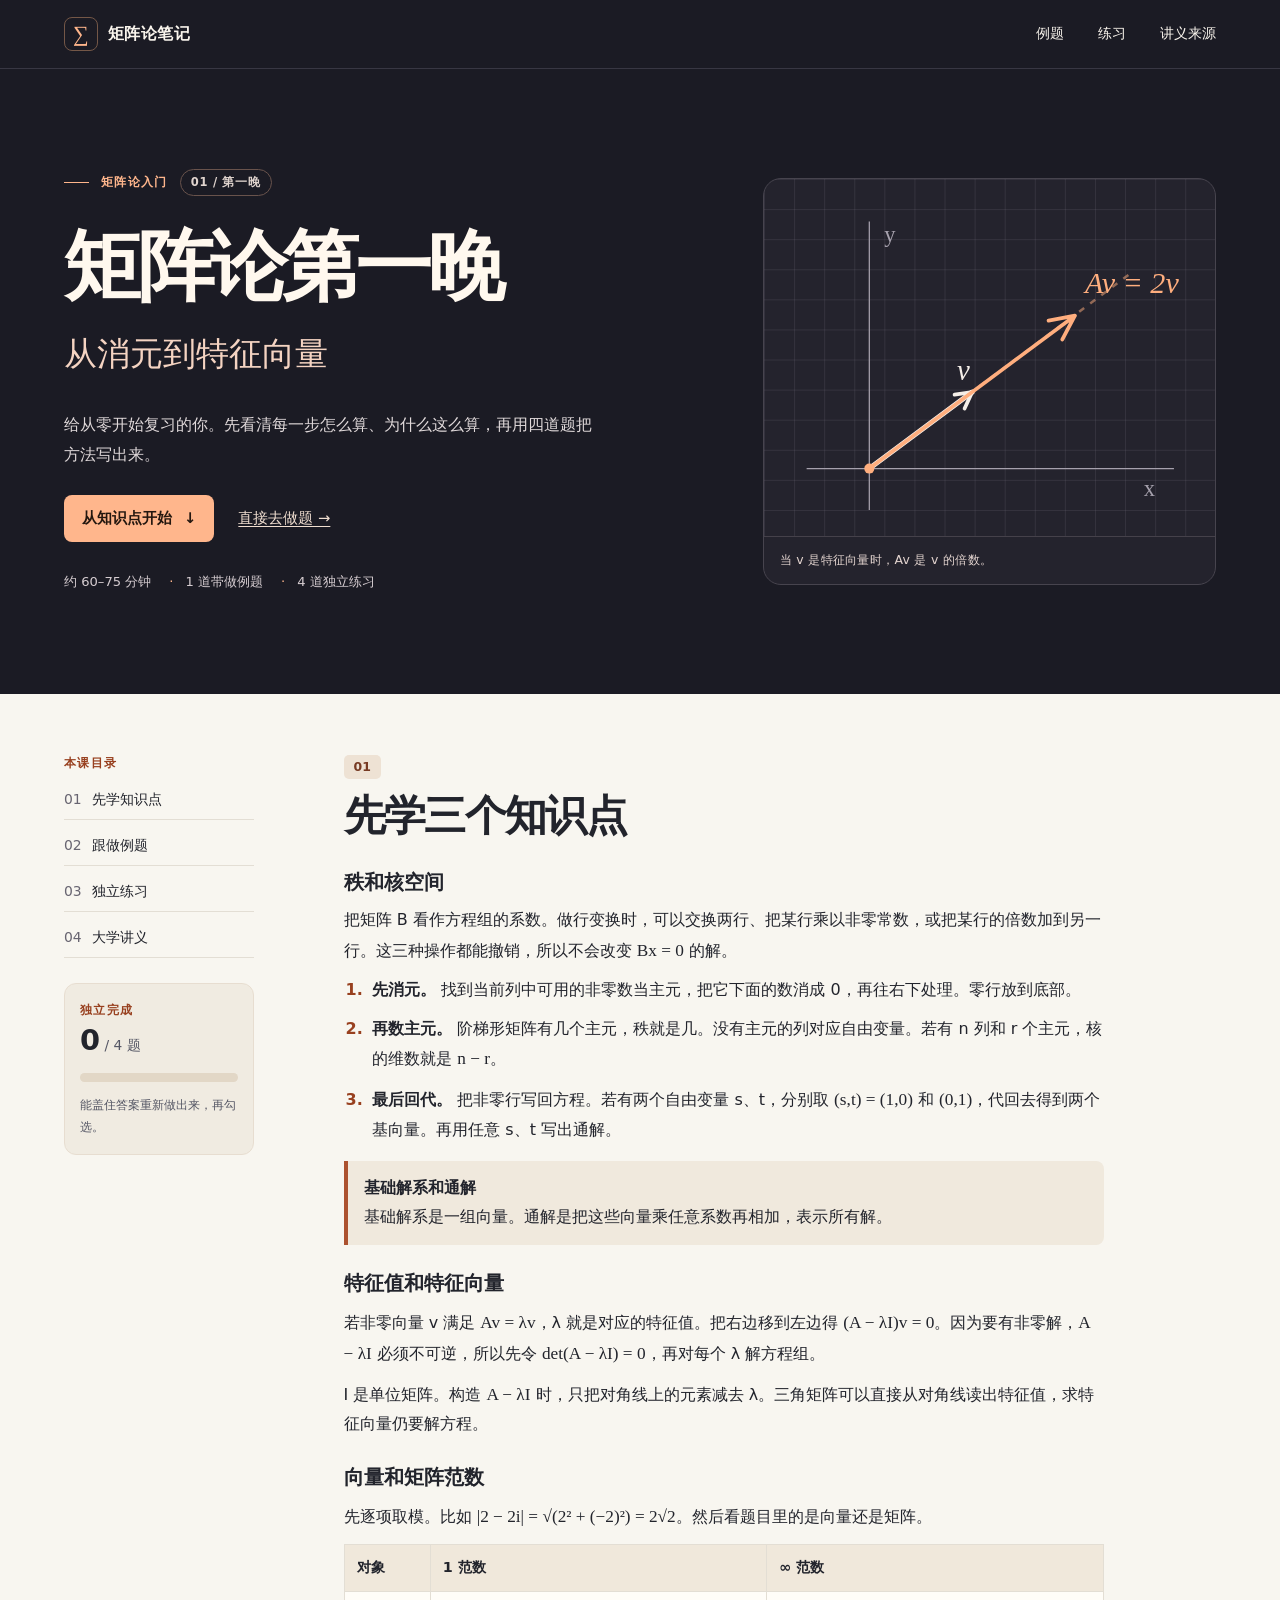
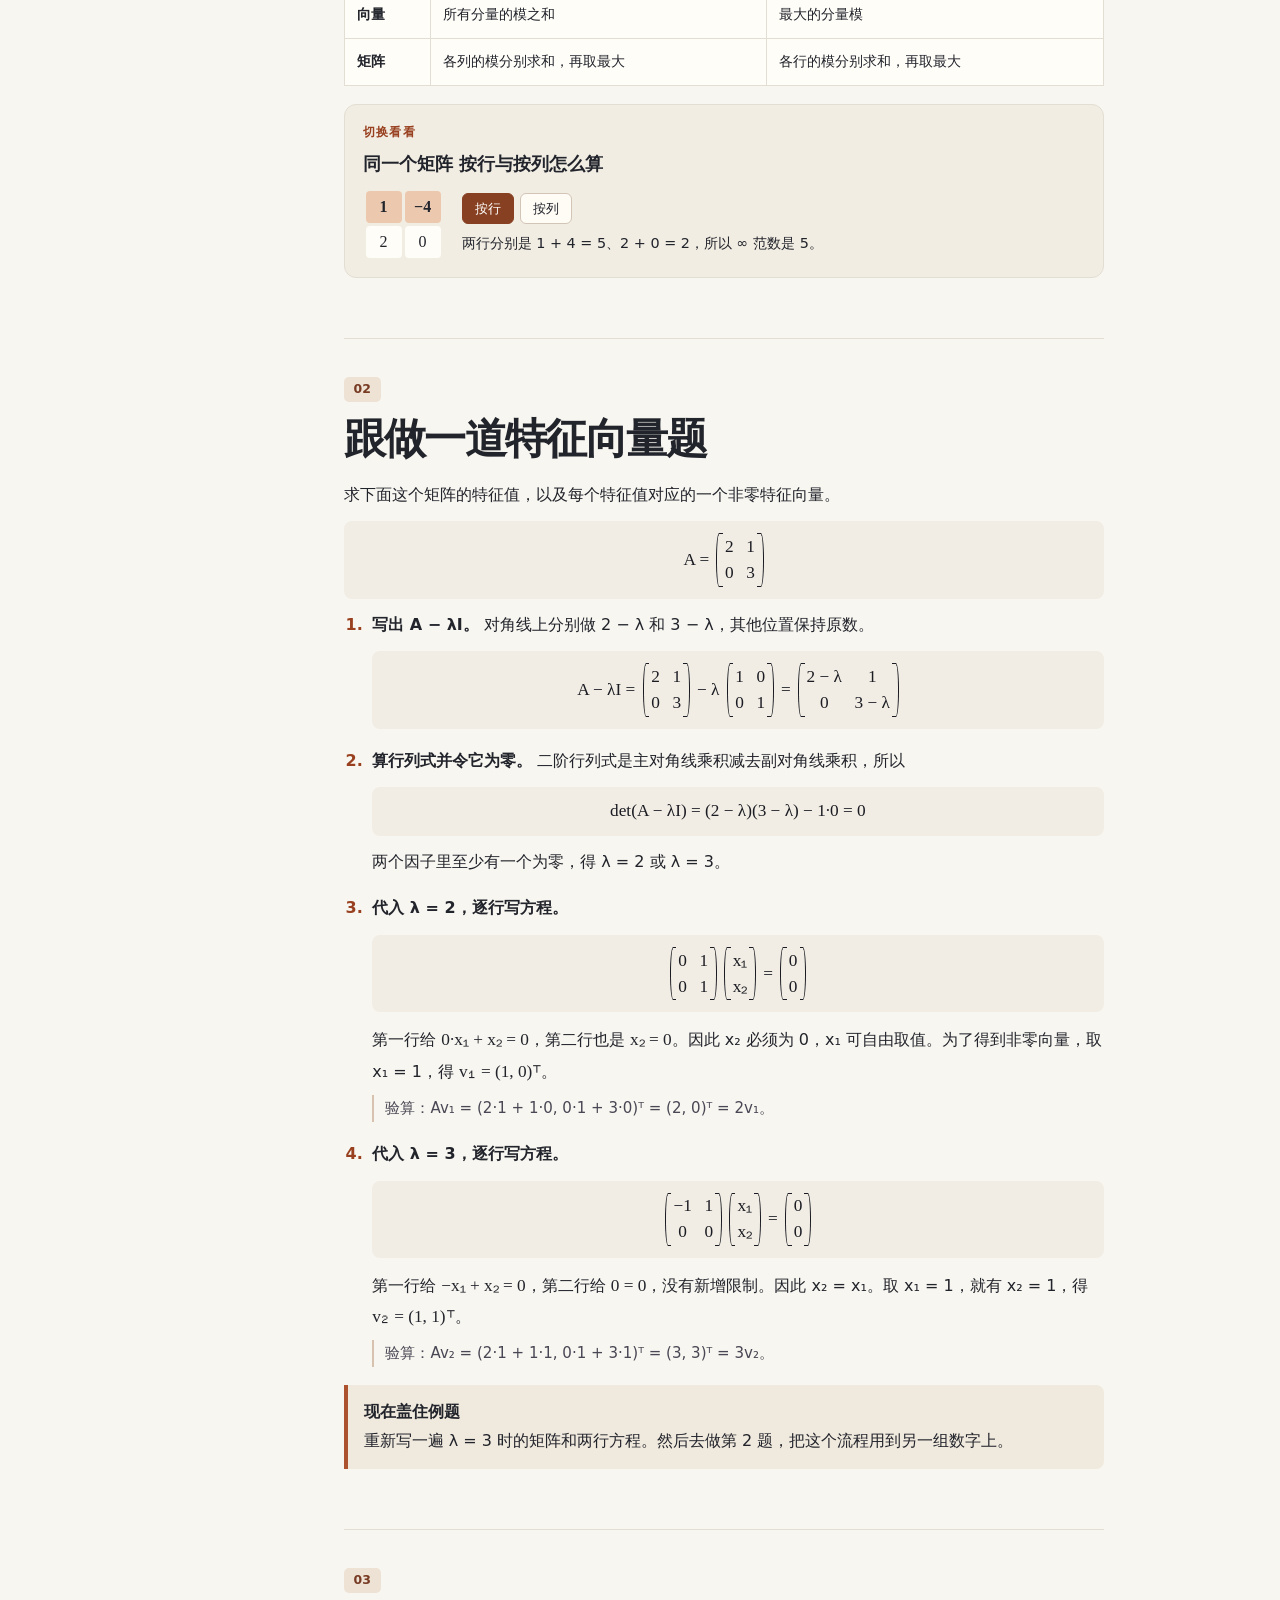
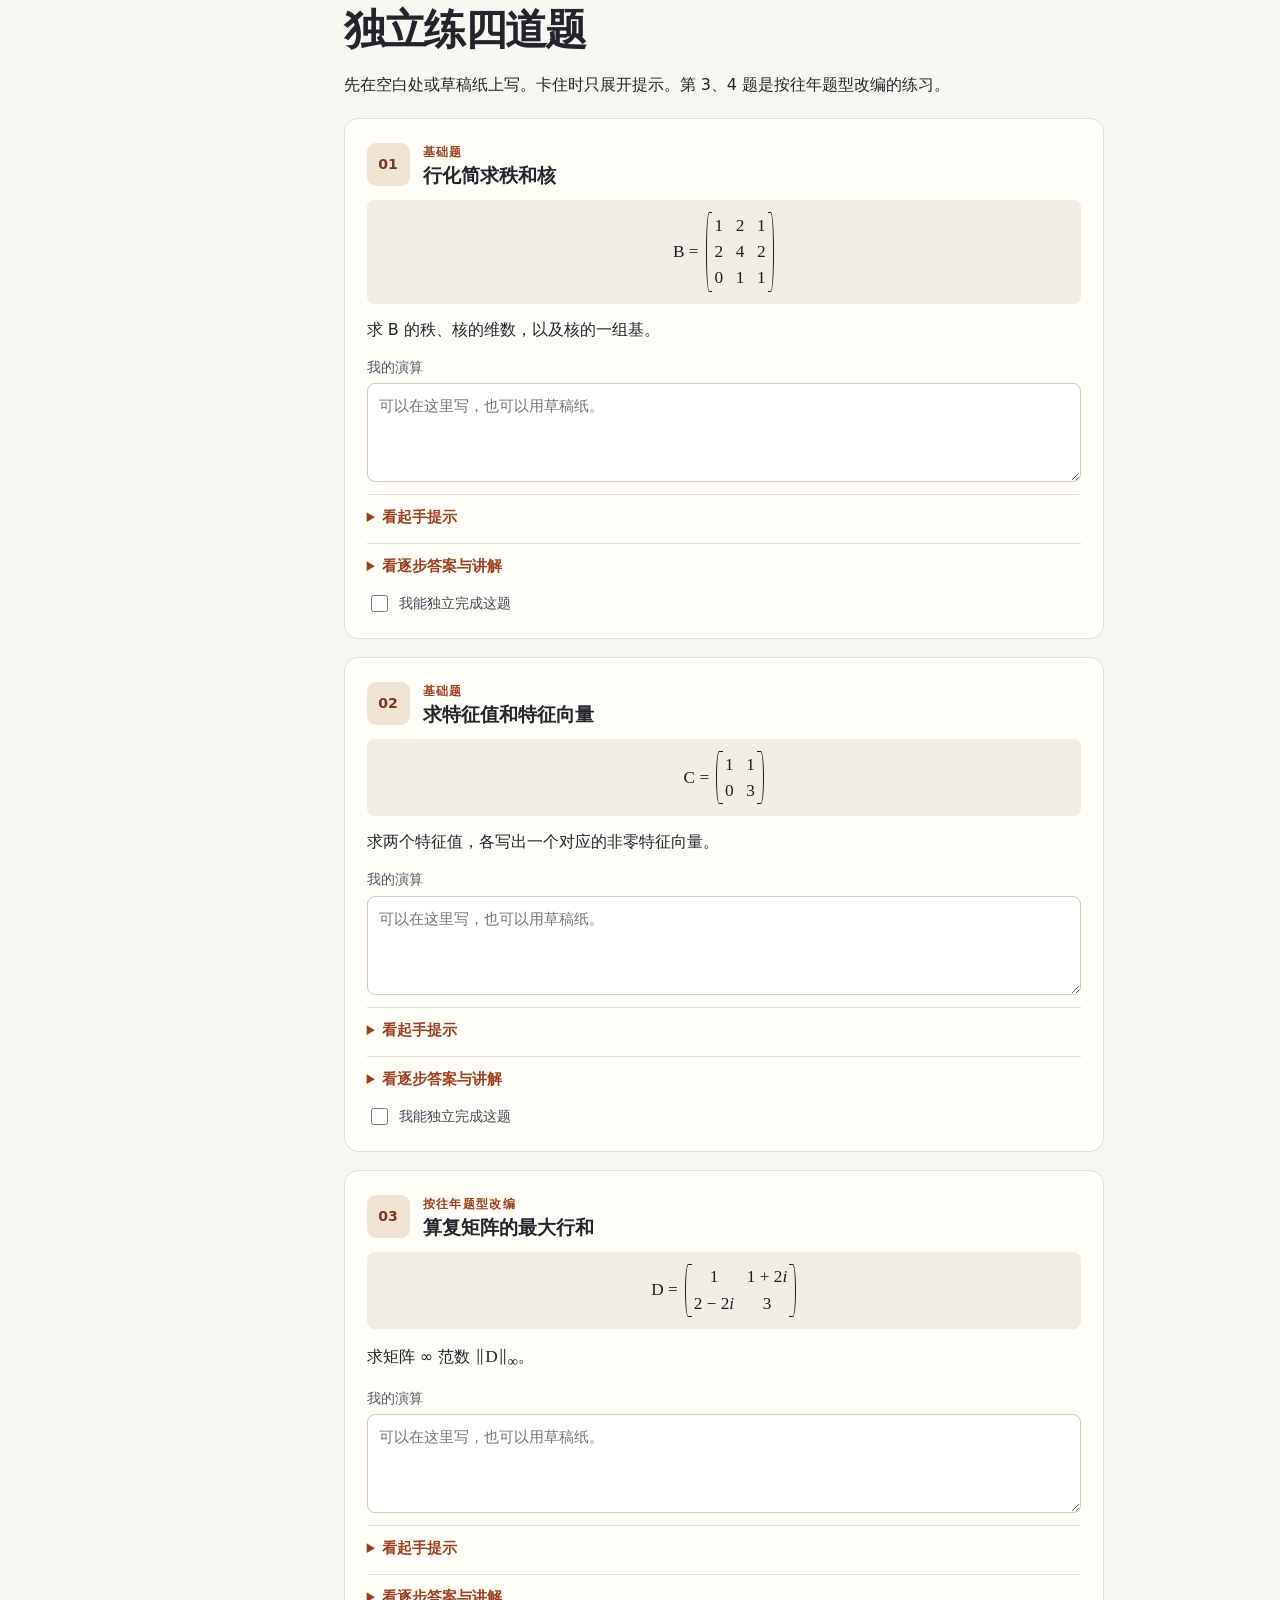
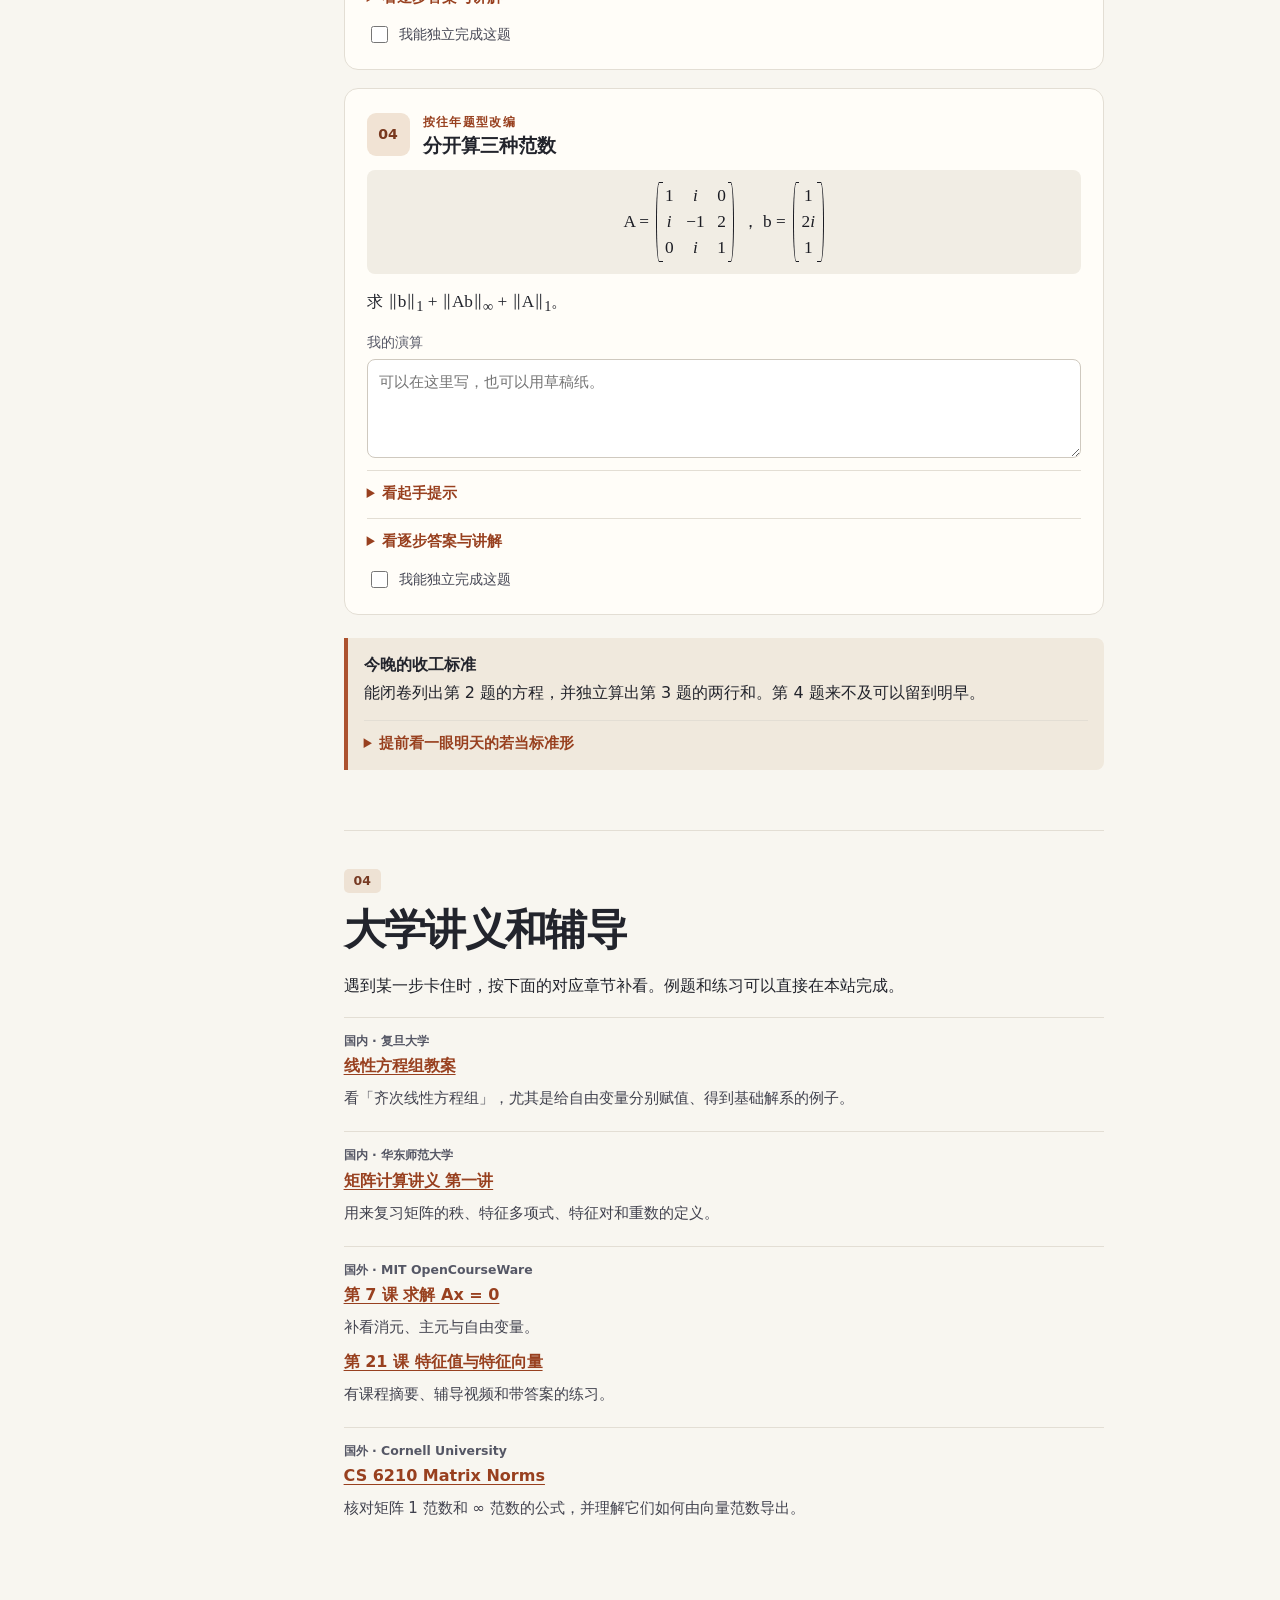
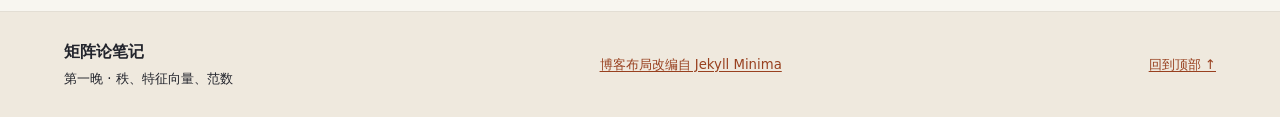
==== commit 370994d0: "Explain each practice solution step by step" ====
--- a/index.html
+++ b/index.html
@@ -44,10 +44,138 @@
 <div class="callout"><strong>现在盖住例题</strong><p>重新写一遍 λ = 3 时的矩阵和两行方程。然后去做第 2 题，把这个流程用到另一组数字上。</p></div>
 </section>
 <section id="practice"><div class="section-num">03</div><h2>独立练四道题</h2><p>先在空白处或草稿纸上写。卡住时只展开提示。第 3、4 题是按往年题型改编的练习。</p><noscript><p>提示和答案仍可展开。启用 JavaScript 后可以保留勾选和草稿。</p></noscript>
-<div class="exercise" id="q1"><div class="ex-top"><span class="ex-no">01</span><div><p class="eyebrow">基础题</p><h3>行化简求秩和核</h3></div></div><div class="equation">B = <span class="matrix" role="img" aria-label="3 行 3 列，1、2、1；2、4、2；0、1、1"><span class="matrix-grid" style="--cols:3" aria-hidden="true"><span>1</span><span>2</span><span>1</span><span>2</span><span>4</span><span>2</span><span>0</span><span>1</span><span>1</span></span></span></div><p>求 B 的秩、核的维数，以及核的一组基。</p><label class="work-label" for="work-1">我的演算</label><textarea id="work-1" rows="3" spellcheck="false" placeholder="可以在这里写，也可以用草稿纸。"></textarea><details><summary>看起手提示</summary><p>先把第二行减去第一行的两倍，再把零行移到底部。</p></details><details class="solution"><summary>看逐步答案</summary><ol class="steps"><li><strong>消元。</strong><div class="equation"><span class="matrix" role="img" aria-label="3 行 3 列，1、2、1；2、4、2；0、1、1"><span class="matrix-grid" style="--cols:3" aria-hidden="true"><span>1</span><span>2</span><span>1</span><span>2</span><span>4</span><span>2</span><span>0</span><span>1</span><span>1</span></span></span> → <span class="matrix" role="img" aria-label="3 行 3 列，1、2、1；0、0、0；0、1、1"><span class="matrix-grid" style="--cols:3" aria-hidden="true"><span>1</span><span>2</span><span>1</span><span>0</span><span>0</span><span>0</span><span>0</span><span>1</span><span>1</span></span></span> → <span class="matrix" role="img" aria-label="3 行 3 列，1、2、1；0、1、1；0、0、0"><span class="matrix-grid" style="--cols:3" aria-hidden="true"><span>1</span><span>2</span><span>1</span><span>0</span><span>1</span><span>1</span><span>0</span><span>0</span><span>0</span></span></span></div></li><li><strong>数主元。</strong> 第一、二列各有一个主元，秩为 2。矩阵有 3 列，所以核的维数是 3 − 2 = 1。</li><li><strong>回代。</strong> 从第二行得 x₂ + x₃ = 0。令 x₃ = t，得到 x₂ = −t。代入第一行得 x₁ − 2t + t = 0，所以 x₁ = t。</li><li><strong>写基并验算。</strong> 通解为 t(1, −1, 1)ᵀ。取 t = 1，得到基向量 (1, −1, 1)ᵀ。代回原矩阵，三行分别是 1 − 2 + 1、2 − 4 + 2、−1 + 1，均为 0。</li></ol></details><label class="check"><input type="checkbox" data-check="1"> 我能独立完成这题</label></div>
-<div class="exercise" id="q2"><div class="ex-top"><span class="ex-no">02</span><div><p class="eyebrow">基础题</p><h3>求特征值和特征向量</h3></div></div><div class="equation">C = <span class="matrix" role="img" aria-label="2 行 2 列，1、1；0、3"><span class="matrix-grid" style="--cols:2" aria-hidden="true"><span>1</span><span>1</span><span>0</span><span>3</span></span></span></div><p>求两个特征值，各写出一个对应的非零特征向量。</p><label class="work-label" for="work-2">我的演算</label><textarea id="work-2" rows="3" spellcheck="false" placeholder="可以在这里写，也可以用草稿纸。"></textarea><details><summary>看起手提示</summary><p>C 是上三角矩阵。读出特征值后，分别写出 C − I 和 C − 3I。</p></details><details class="solution"><summary>看逐步答案</summary><ol class="steps"><li><strong>找特征值。</strong> 对角线是 1 和 3，所以 λ = 1 或 3。</li><li><strong>解第一个方程组。</strong><div class="equation">C − I = <span class="matrix" role="img" aria-label="2 行 2 列，0、1；0、2"><span class="matrix-grid" style="--cols:2" aria-hidden="true"><span>0</span><span>1</span><span>0</span><span>2</span></span></span></div>两行分别是 x₂ = 0、2x₂ = 0。取 x₁ = 1 得 (1, 0)ᵀ，乘 C 得 (1, 0)ᵀ。</li><li><strong>解第二个方程组。</strong><div class="equation">C − 3I = <span class="matrix" role="img" aria-label="2 行 2 列，−2、1；0、0"><span class="matrix-grid" style="--cols:2" aria-hidden="true"><span>−2</span><span>1</span><span>0</span><span>0</span></span></span></div>第一行是 −2x₁ + x₂ = 0，第二行是 0 = 0。取 x₁ = 1，则 x₂ = 2，得 (1, 2)ᵀ。乘 C 得 (1 + 2, 3·2)ᵀ = (3, 6)ᵀ，等于原向量的 3 倍。</li></ol></details><label class="check"><input type="checkbox" data-check="2"> 我能独立完成这题</label></div>
-<div class="exercise" id="q3"><div class="ex-top"><span class="ex-no">03</span><div><p class="eyebrow">按往年题型改编</p><h3>算复矩阵的最大行和</h3></div></div><div class="equation">D = <span class="matrix" role="img" aria-label="2 行 2 列，1、1 + 2i；2 − 2i、3"><span class="matrix-grid" style="--cols:2" aria-hidden="true"><span>1</span><span>1 + 2<i>i</i></span><span>2 − 2<i>i</i></span><span>3</span></span></span></div><p>求矩阵 ∞ 范数 <span class="math">‖D‖<sub>∞</sub></span>。</p><label class="work-label" for="work-3">我的演算</label><textarea id="work-3" rows="3" spellcheck="false" placeholder="可以在这里写，也可以用草稿纸。"></textarea><details><summary>看起手提示</summary><p>分别取四个元素的模。先在每一行内部相加，再在两行之间比较。</p></details><details class="solution"><summary>看逐步答案</summary><ol class="steps"><li><strong>逐项取模。</strong> |1| = 1，|1 + 2i| = √(1² + 2²) = √5，|2 − 2i| = √(2² + (−2)²) = 2√2，|3| = 3。</li><li><strong>算行和。</strong> 第一行是 1 + √5，第二行是 2√2 + 3。</li><li><strong>取最大。</strong> 3 > 1，且 2√2 = √8 > √5，所以第二行较大，答案是 3 + 2√2。</li></ol></details><label class="check"><input type="checkbox" data-check="3"> 我能独立完成这题</label></div>
-<div class="exercise" id="q4"><div class="ex-top"><span class="ex-no">04</span><div><p class="eyebrow">按往年题型改编</p><h3>分开算三种范数</h3></div></div><div class="equation">A = <span class="matrix" role="img" aria-label="3 行 3 列，1、i、0；i、−1、2；0、i、1"><span class="matrix-grid" style="--cols:3" aria-hidden="true"><span>1</span><span><i>i</i></span><span>0</span><span><i>i</i></span><span>−1</span><span>2</span><span>0</span><span><i>i</i></span><span>1</span></span></span>， b = <span class="matrix" role="img" aria-label="3 行 1 列，1；2i；1"><span class="matrix-grid" style="--cols:1" aria-hidden="true"><span>1</span><span>2<i>i</i></span><span>1</span></span></span></div><p>求 <span class="math">‖b‖<sub>1</sub> + ‖Ab‖<sub>∞</sub> + ‖A‖<sub>1</sub></span>。</p><label class="work-label" for="work-4">我的演算</label><textarea id="work-4" rows="3" spellcheck="false" placeholder="可以在这里写，也可以用草稿纸。"></textarea><details><summary>看起手提示</summary><p>先算 b 的模之和，再算 Ab。最后一项按列求和。</p></details><details class="solution"><summary>看逐步答案</summary><ol class="steps"><li><strong>算 ‖b‖₁。</strong> 三项取模再相加，得到 1 + 2 + 1 = 4。</li><li><strong>逐行算 Ab。</strong> 第一行：1·1 + i·2i + 0·1 = 1 + 2i² = −1。第二行：i·1 − 1·2i + 2·1 = 2 − i。第三行：0·1 + i·2i + 1·1 = 1 + 2i² = −1。</li><li><strong>算 ‖Ab‖∞。</strong> 三个模分别为 1、√(2² + (−1)²) = √5、1，最大的是 √5。</li><li><strong>算 ‖A‖₁。</strong> 三列的模之和分别为 1 + 1 + 0 = 2、1 + 1 + 1 = 3、0 + 2 + 1 = 3，最大的是 3。</li><li><strong>把结果相加。</strong> 4 + √5 + 3 = 7 + √5。</li></ol></details><label class="check"><input type="checkbox" data-check="4"> 我能独立完成这题</label></div>
+<div class="exercise" id="q1"><div class="ex-top"><span class="ex-no">01</span><div><p class="eyebrow">基础题</p><h3>行化简求秩和核</h3></div></div><div class="equation">B = <span class="matrix" role="img" aria-label="3 行 3 列，1、2、1；2、4、2；0、1、1"><span class="matrix-grid" style="--cols:3" aria-hidden="true"><span>1</span><span>2</span><span>1</span><span>2</span><span>4</span><span>2</span><span>0</span><span>1</span><span>1</span></span></span></div><p>求 B 的秩、核的维数，以及核的一组基。</p><label class="work-label" for="work-1">我的演算</label><textarea id="work-1" rows="3" spellcheck="false" placeholder="可以在这里写，也可以用草稿纸。"></textarea><details><summary>看起手提示</summary><p>先把第二行减去第一行的两倍，再把零行移到底部。</p></details><details class="solution">
+  <summary>看逐步答案与讲解</summary>
+  <p class="solution-route"><strong>解题路线</strong> 行化简找主元 → 数秩和自由变量 → 写通解和基础解系 → 验算。</p>
+  <ol class="steps solution-steps">
+    <li>
+      <h4>用第一行消掉第二行的首项</h4>
+      <p>把三行记作 R₁、R₂、R₃。第二行的第一个数 2 是第一行首项 1 的两倍，所以用 R₂ − 2R₁。把某行的倍数加到另一行可以反向撤销，因此不改变 Bx = 0 的解。</p>
+      <div class="equation">(2, 4, 2) − 2(1, 2, 1) = (2 − 2, 4 − 4, 2 − 2) = (0, 0, 0)</div>
+    </li>
+    <li>
+      <h4>把零行移到底部</h4>
+      <p>第三行的首项已经是 0，不用再消第一列。交换第二、三行后，非零行的首个非零项依次在第 1、2 列，已经是阶梯形，不必再消第一行里的 2。</p>
+      <div class="equation"><span class="matrix" role="img" aria-label="3 行 3 列，1、2、1；2、4、2；0、1、1"><span class="matrix-grid" style="--cols:3" aria-hidden="true"><span>1</span><span>2</span><span>1</span><span>2</span><span>4</span><span>2</span><span>0</span><span>1</span><span>1</span></span></span> → <span class="matrix" role="img" aria-label="3 行 3 列，1、2、1；0、0、0；0、1、1"><span class="matrix-grid" style="--cols:3" aria-hidden="true"><span>1</span><span>2</span><span>1</span><span>0</span><span>0</span><span>0</span><span>0</span><span>1</span><span>1</span></span></span> → <span class="matrix" role="img" aria-label="3 行 3 列，1、2、1；0、1、1；0、0、0"><span class="matrix-grid" style="--cols:3" aria-hidden="true"><span>1</span><span>2</span><span>1</span><span>0</span><span>1</span><span>1</span><span>0</span><span>0</span><span>0</span></span></span></div>
+    </li>
+    <li>
+      <h4>数主元和自由变量</h4>
+      <p>第一、二列各有一个主元，所以秩是 2。第三列没有主元，对应的 x₃ 是自由变量。三个未知量里有两个主元变量，剩下一个自由变量，所以核的维数是 1。</p>
+      <div class="equation">rank(B) = 2，dim ker(B) = 3 − 2 = 1</div>
+    </li>
+    <li>
+      <h4>把两条非零行写成方程</h4>
+      <p>第 1 行给 x₁ + 2x₂ + x₃ = 0，第 2 行给 x₂ + x₃ = 0，第 3 行给 0 = 0。最后一行不增加约束，所以从更短的第 2 个方程开始回代。</p>
+      <p class="solution-work">设 x₃ = t，则 x₂ + t = 0，得到 x₂ = −t。<br>代入第一个方程：x₁ + 2(−t) + t = 0，即 x₁ − t = 0，所以 x₁ = t。</p>
+    </li>
+    <li>
+      <h4>区分通解和一组基</h4>
+      <p>任意 t 都给出一个解，这些解都是同一个非零向量的倍数。取 t = 1，得到的向量可以生成所有解，因此它单独就构成核的一组基。</p>
+      <div class="equation">x = (t, −t, t)ᵀ = t(1, −1, 1)ᵀ，基础解系为 {(1, −1, 1)ᵀ}</div>
+    </li>
+    <li>
+      <h4>用原矩阵验算</h4>
+      <p>把 (1, −1, 1)ᵀ 代回原来的 B。乘积的每个分量是一行和这个列向量对应相乘再相加。</p>
+      <p class="solution-work">第一行：1·1 + 2·(−1) + 1·1 = 0。<br>第二行：2·1 + 4·(−1) + 2·1 = 0。<br>第三行：0·1 + 1·(−1) + 1·1 = 0。</p>
+    </li>
+  </ol>
+  <p class="solution-note"><strong>容易丢分的地方</strong> 第三列虽然有非零数，却没有主元。判断自由变量看的是阶梯形里的主元位置。</p>
+</details><label class="check"><input type="checkbox" data-check="1"> 我能独立完成这题</label></div>
+<div class="exercise" id="q2"><div class="ex-top"><span class="ex-no">02</span><div><p class="eyebrow">基础题</p><h3>求特征值和特征向量</h3></div></div><div class="equation">C = <span class="matrix" role="img" aria-label="2 行 2 列，1、1；0、3"><span class="matrix-grid" style="--cols:2" aria-hidden="true"><span>1</span><span>1</span><span>0</span><span>3</span></span></span></div><p>求两个特征值，各写出一个对应的非零特征向量。</p><label class="work-label" for="work-2">我的演算</label><textarea id="work-2" rows="3" spellcheck="false" placeholder="可以在这里写，也可以用草稿纸。"></textarea><details><summary>看起手提示</summary><p>C 是上三角矩阵。读出特征值后，分别写出 C − I 和 C − 3I。</p></details><details class="solution">
+  <summary>看逐步答案与讲解</summary>
+  <p class="solution-route"><strong>解题路线</strong> 找特征值 → 每个特征值各解一次齐次方程组 → 用 Cv = λv 验算。</p>
+  <ol class="steps solution-steps">
+    <li>
+      <h4>用行列式找特征值</h4>
+      <p>特征向量必须非零。要让 (C − λI)v = 0 有非零解，C − λI 就必须不可逆，行列式为零。二阶行列式用主对角线乘积减副对角线乘积。</p>
+      <div class="equation">C − λI = <span class="matrix" role="img" aria-label="2 行 2 列，1 − λ、1；0、3 − λ"><span class="matrix-grid" style="--cols:2" aria-hidden="true"><span>1 − λ</span><span>1</span><span>0</span><span>3 − λ</span></span></span></div><div class="equation">det(C − λI) = (1 − λ)(3 − λ) − 1·0 = 0</div><p class="solution-work">两个因子至少一个为零，所以 λ = 1 或 λ = 3。下次见到上三角矩阵，也可以直接读对角线。</p>
+    </li>
+    <li>
+      <h4>代入 λ = 1 并逐行读方程</h4>
+      <p>只把对角元减 1，右上角的 1 照抄。用得到的矩阵乘 x = (x₁, x₂)ᵀ，右边是零向量。</p>
+      <div class="equation"><span class="matrix" role="img" aria-label="2 行 2 列，0、1；0、2"><span class="matrix-grid" style="--cols:2" aria-hidden="true"><span>0</span><span>1</span><span>0</span><span>2</span></span></span><span class="matrix" role="img" aria-label="2 行 1 列，x₁；x₂"><span class="matrix-grid" style="--cols:1" aria-hidden="true"><span>x₁</span><span>x₂</span></span></span> = <span class="matrix" role="img" aria-label="2 行 1 列，0；0"><span class="matrix-grid" style="--cols:1" aria-hidden="true"><span>0</span><span>0</span></span></span></div><p class="solution-work">第一行：0·x₁ + 1·x₂ = 0，所以 x₂ = 0。<br>第二行：0·x₁ + 2·x₂ = 0，也要求 x₂ = 0。</p>
+    </li>
+    <li>
+      <h4>为 λ = 1 选非零向量并验算</h4>
+      <p>方程没有限制 x₁。取 x₁ = 1、x₂ = 0，得到 v₁ = (1, 0)ᵀ。乘回原矩阵，比较它与 1·v₁ 是否相同。</p>
+      <div class="equation">Cv₁ = (1·1 + 1·0, 0·1 + 3·0)ᵀ = (1, 0)ᵀ = 1·v₁</div>
+    </li>
+    <li>
+      <h4>代入 λ = 3 并逐行读方程</h4>
+      <p>对角线分别变成 1 − 3 = −2、3 − 3 = 0，右上角仍是 1。</p>
+      <div class="equation"><span class="matrix" role="img" aria-label="2 行 2 列，−2、1；0、0"><span class="matrix-grid" style="--cols:2" aria-hidden="true"><span>−2</span><span>1</span><span>0</span><span>0</span></span></span><span class="matrix" role="img" aria-label="2 行 1 列，x₁；x₂"><span class="matrix-grid" style="--cols:1" aria-hidden="true"><span>x₁</span><span>x₂</span></span></span> = <span class="matrix" role="img" aria-label="2 行 1 列，0；0"><span class="matrix-grid" style="--cols:1" aria-hidden="true"><span>0</span><span>0</span></span></span></div><p class="solution-work">第一行：−2x₁ + x₂ = 0，所以 x₂ = 2x₁。<br>第二行：0·x₁ + 0·x₂ = 0，对任何 x₁、x₂ 都成立，不增加约束。</p>
+    </li>
+    <li>
+      <h4>为 λ = 3 选非零向量并验算</h4>
+      <p>取 x₁ = 1，按 x₂ = 2x₁ 算出 x₂ = 2，得到 v₂ = (1, 2)ᵀ。</p>
+      <div class="equation">Cv₂ = (1·1 + 1·2, 0·1 + 3·2)ᵀ = (3, 6)ᵀ = 3v₂</div>
+    </li>
+  </ol>
+  <p class="solution-note"><strong>容易丢分的地方</strong> 不能把两个变量都取成 0。任何非零倍数仍是同一特征值的特征向量，比如 (2, 4)ᵀ 也可作为 λ = 3 的答案。</p>
+</details><label class="check"><input type="checkbox" data-check="2"> 我能独立完成这题</label></div>
+<div class="exercise" id="q3"><div class="ex-top"><span class="ex-no">03</span><div><p class="eyebrow">按往年题型改编</p><h3>算复矩阵的最大行和</h3></div></div><div class="equation">D = <span class="matrix" role="img" aria-label="2 行 2 列，1、1 + 2i；2 − 2i、3"><span class="matrix-grid" style="--cols:2" aria-hidden="true"><span>1</span><span>1 + 2<i>i</i></span><span>2 − 2<i>i</i></span><span>3</span></span></span></div><p>求矩阵 ∞ 范数 <span class="math">‖D‖<sub>∞</sub></span>。</p><label class="work-label" for="work-3">我的演算</label><textarea id="work-3" rows="3" spellcheck="false" placeholder="可以在这里写，也可以用草稿纸。"></textarea><details><summary>看起手提示</summary><p>分别取四个元素的模。先在每一行内部相加，再在两行之间比较。</p></details><details class="solution">
+  <summary>看逐步答案与讲解</summary>
+  <p class="solution-route"><strong>解题路线</strong> 先逐项取模 → 分别求两行的和 → 比较并取最大。</p>
+  <ol class="steps solution-steps">
+    <li>
+      <h4>认出题目要按行算</h4>
+      <p>D 是矩阵，题目要的是 ∞ 范数，因此先算每一行的模之和。每行得到一个实数，最后才取最大。</p>
+      <div class="equation">‖D‖∞ = max(第一行模之和，第二行模之和)</div>
+    </li>
+    <li>
+      <h4>算第一行</h4>
+      <p>实数 1 的模是 1。对复数 1 + 2i，实部是 1、虚部是 2，用 |a + bi| = √(a² + b²)。</p>
+      <div class="equation">|1| + |1 + 2i| = 1 + √(1² + 2²) = 1 + √5</div>
+    </li>
+    <li>
+      <h4>算第二行</h4>
+      <p>2 − 2i 的虚部是 −2。虚部平方后是 4，所以这个元素的模是 √8 = 2√2。右边实数 3 的模是 3。</p>
+      <div class="equation">|2 − 2i| + |3| = √(2² + (−2)²) + 3 = 2√2 + 3</div>
+    </li>
+    <li>
+      <h4>比较两行并写答案</h4>
+      <p>第二行的实数项 3 大于第一行的 1，根号项 √8 也大于 √5，因此第二行的和更大。</p>
+      <div class="equation">‖D‖∞ = 3 + 2√2</div>
+    </li>
+  </ol>
+  <p class="solution-note"><strong>容易丢分的地方</strong> 要先对每个元素取模，再在同一行相加。若先把复数相加再取模，实部和虚部可能互相抵消。</p>
+</details><label class="check"><input type="checkbox" data-check="3"> 我能独立完成这题</label></div>
+<div class="exercise" id="q4"><div class="ex-top"><span class="ex-no">04</span><div><p class="eyebrow">按往年题型改编</p><h3>分开算三种范数</h3></div></div><div class="equation">A = <span class="matrix" role="img" aria-label="3 行 3 列，1、i、0；i、−1、2；0、i、1"><span class="matrix-grid" style="--cols:3" aria-hidden="true"><span>1</span><span><i>i</i></span><span>0</span><span><i>i</i></span><span>−1</span><span>2</span><span>0</span><span><i>i</i></span><span>1</span></span></span>， b = <span class="matrix" role="img" aria-label="3 行 1 列，1；2i；1"><span class="matrix-grid" style="--cols:1" aria-hidden="true"><span>1</span><span>2<i>i</i></span><span>1</span></span></span></div><p>求 <span class="math">‖b‖<sub>1</sub> + ‖Ab‖<sub>∞</sub> + ‖A‖<sub>1</sub></span>。</p><label class="work-label" for="work-4">我的演算</label><textarea id="work-4" rows="3" spellcheck="false" placeholder="可以在这里写，也可以用草稿纸。"></textarea><details><summary>看起手提示</summary><p>先算 b 的模之和，再算 Ab。最后一项按列求和。</p></details><details class="solution">
+  <summary>看逐步答案与讲解</summary>
+  <p class="solution-route"><strong>解题路线</strong> 依次算向量 b 的 1 范数、向量 Ab 的 ∞ 范数、矩阵 A 的 1 范数。</p>
+  <ol class="steps solution-steps">
+    <li>
+      <h4>先分清三个对象</h4>
+      <p>b 和 Ab 都是列向量，因此分别用「所有分量模之和」与「最大分量模」。A 是矩阵，它的 1 范数要比较各列模之和。</p>
+    </li>
+    <li>
+      <h4>算向量 b 的 1 范数</h4>
+      <p>b 的三个分量是 1、2i、1。纯虚数 2i 的实部是 0，所以 |2i| = √(0² + 2²) = 2。</p>
+      <div class="equation">‖b‖₁ = |1| + |2i| + |1| = 1 + 2 + 1 = 4</div>
+    </li>
+    <li>
+      <h4>逐行乘出 Ab</h4>
+      <p>每一行都和 b 的三个分量对齐，先相乘，再把三个乘积相加。出现 i·2i 时，先乘出 2i²，再用 i² = −1。</p>
+      <p class="solution-work">第一行：1·1 + i·2i + 0·1 = 1 + 2i² + 0 = 1 − 2 = −1。<br>第二行：i·1 + (−1)·2i + 2·1 = i − 2i + 2 = 2 − i。<br>第三行：0·1 + i·2i + 1·1 = 0 + 2i² + 1 = −2 + 1 = −1。</p><div class="equation">Ab = <span class="matrix" role="img" aria-label="3 行 1 列，−1；2 − i；−1"><span class="matrix-grid" style="--cols:1" aria-hidden="true"><span>−1</span><span>2 − i</span><span>−1</span></span></span></div>
+    </li>
+    <li>
+      <h4>算 Ab 的 ∞ 范数</h4>
+      <p>只比较三个分量的模。中间分量 2 − i 的实部是 2、虚部是 −1，所以它的模是 √5。两端的 −1 取模后都是 1。</p>
+      <div class="equation">‖Ab‖∞ = max(1, √(2² + (−1)²), 1) = √5</div>
+    </li>
+    <li>
+      <h4>算矩阵 A 的 1 范数</h4>
+      <p>这次按列看 A。每列都要先取模，再把三个模加起来。注意 |i| = 1、|−1| = 1。</p>
+      <p class="solution-work">第 1 列 (1, i, 0)ᵀ：1 + 1 + 0 = 2。<br>第 2 列 (i, −1, i)ᵀ：1 + 1 + 1 = 3。<br>第 3 列 (0, 2, 1)ᵀ：0 + 2 + 1 = 3。</p><div class="equation">‖A‖₁ = max(2, 3, 3) = 3</div>
+    </li>
+    <li>
+      <h4>把三个结果相加</h4>
+      <p>按题目原来的顺序写回去，检查三个量都已算过。</p>
+      <div class="equation">‖b‖₁ + ‖Ab‖∞ + ‖A‖₁ = 4 + √5 + 3 = 7 + √5</div>
+    </li>
+  </ol>
+  <p class="solution-note"><strong>容易丢分的地方</strong> 看到 ‖Ab‖∞ 时，先乘出 Ab。向量 b 的 1 范数和矩阵 A 的 1 范数虽然都写下标 1，计算对象不同。</p>
+</details><label class="check"><input type="checkbox" data-check="4"> 我能独立完成这题</label></div>
 <div class="callout finish"><strong>今晚的收工标准</strong><p>能闭卷列出第 2 题的方程，并独立算出第 3 题的两行和。第 4 题来不及可以留到明早。</p><details><summary>提前看一眼明天的若当标准形</summary><p>把例题矩阵的右下角 3 改成 2。λ = 2 在特征多项式里出现两次，但 <span class="math">A − 2I</span> 的核只有一维，所以只有一个线性无关的特征向量。这就是明天要区分的代数重数和几何重数。</p></details></div>
 </section>
 <section id="sources"><div class="section-num">04</div><h2>大学讲义和辅导</h2><p>遇到某一步卡住时，按下面的对应章节补看。例题和练习可以直接在本站完成。</p>
--- a/style.css
+++ b/style.css
@@ -10,3 +10,6 @@
 @media(max-width:575px){.wrap{width:calc(100% - 30px)}.header-inner{min-height:58px;gap:10px}.site-header nav{gap:11px;font-size:.76rem}.brand{font-size:.9rem;gap:6px}.brand-mark{width:29px;height:29px}.hero-inner{grid-template-columns:minmax(0,1fr);padding:40px 0;gap:24px}.hero-art{max-width:340px}.hero-art svg{max-height:184px}.hero-meta{margin-top:18px}.exercise{padding:14px}.equation{padding:9px;gap:.16em .25em}.matrix-grid{column-gap:.42em}.post-content section+section{margin-top:44px}.demo{padding:12px}.demo-inner{gap:9px}.table-wrap td,.table-wrap th{padding:7px 8px}}
 @media(prefers-reduced-motion:reduce){html{scroll-behavior:auto}}
 @media print{.site-header,.hero-art,.hero-actions,.sidebar,.site-footer,.demo,.check{display:none}.hero{background:white;color:black}.hero *{color:black!important}.wrap{width:auto}.reader,.hero-inner{display:block;padding:12px 0}.exercise{break-inside:avoid}.equation,.callout{background:white;border-color:#777}.post-content section+section{margin-top:24px;padding-top:10px}textarea{min-height:75px}}
+
+/* Expanded solution notes */
+.solution-route{padding:10px 12px;background:#f1ede4;border-radius:8px;margin:12px 0 16px}.solution-route strong,.solution-note strong{display:block;color:#75361e}.solution-steps>li{margin-bottom:15px}.solution-steps>li+li{border-top:1px solid var(--line);padding-top:11px}.solution-steps h4{font-size:1rem;margin:0 0 6px}.solution-steps p{margin-bottom:7px}.solution-work{padding-left:10px;border-left:2px solid #d6c2ae}.solution-note{padding:10px 12px;background:#f6ecdf;border-radius:8px;margin:10px 0 0}
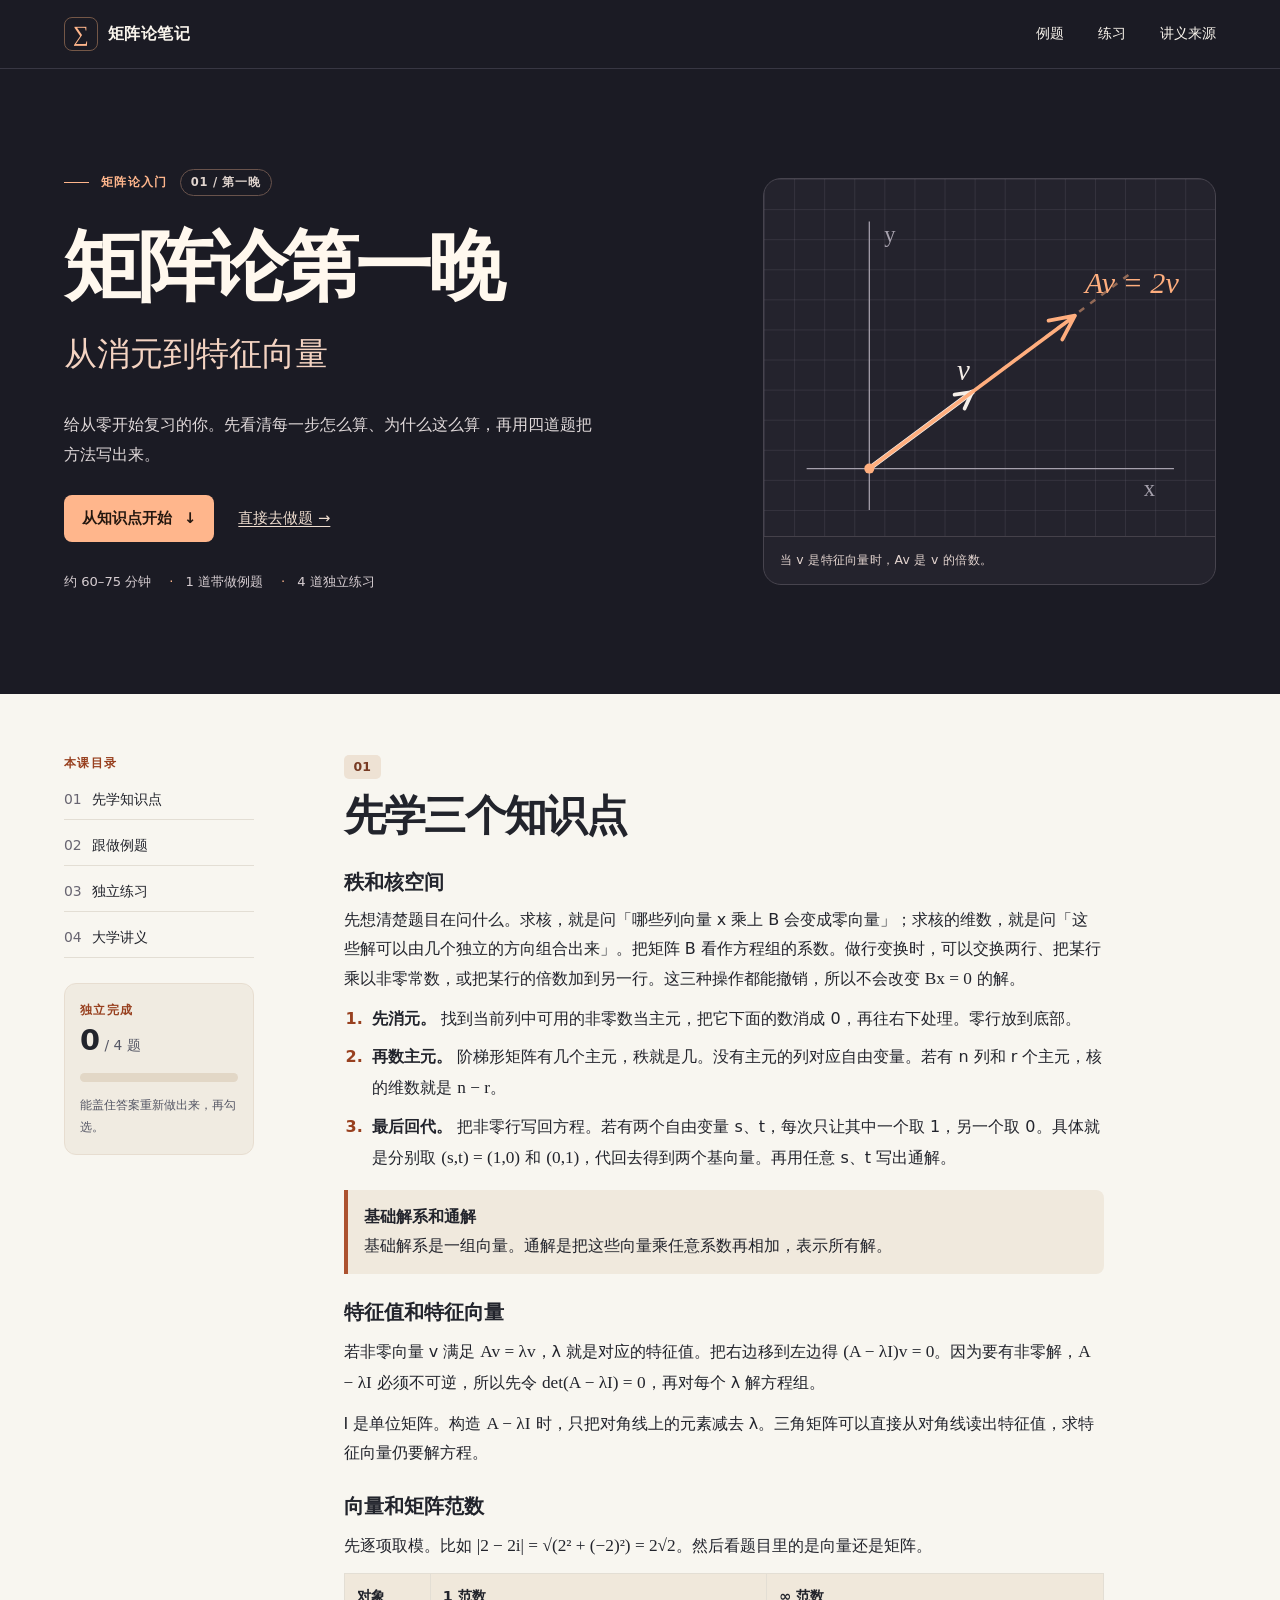
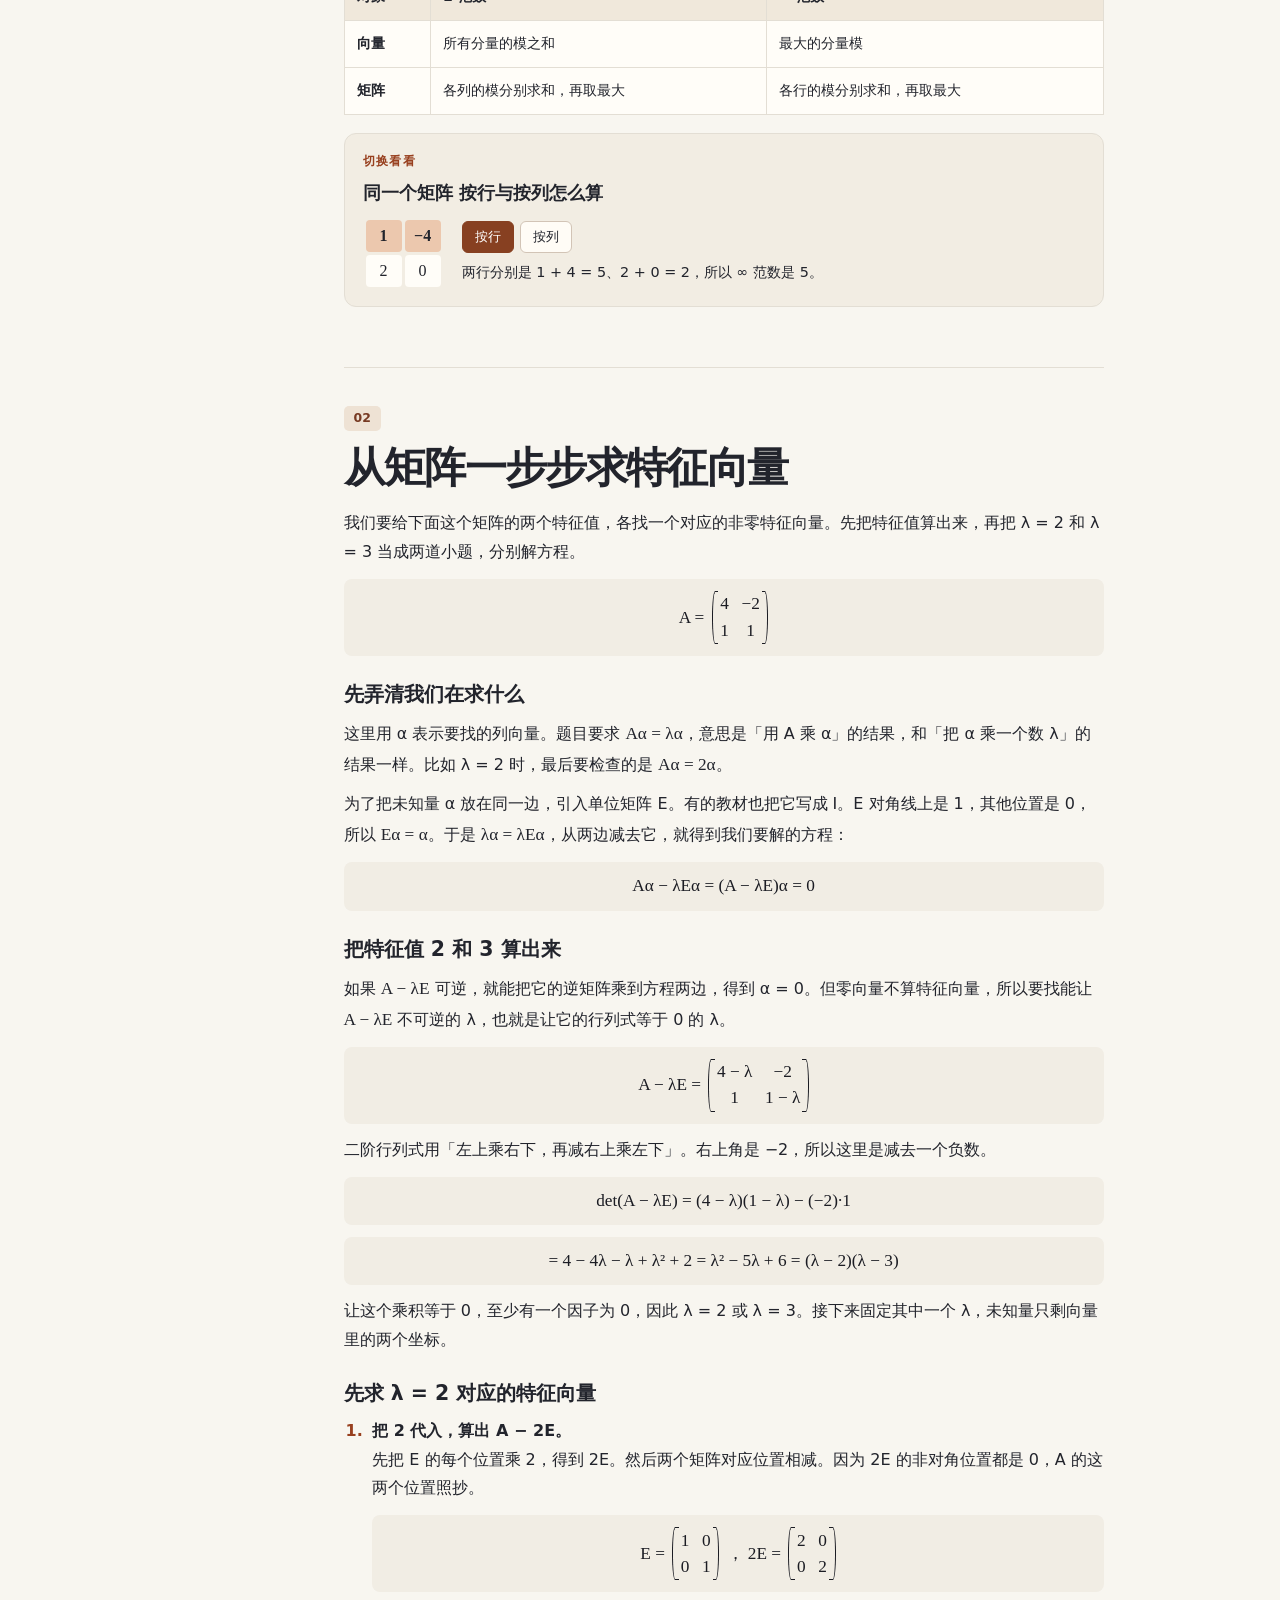
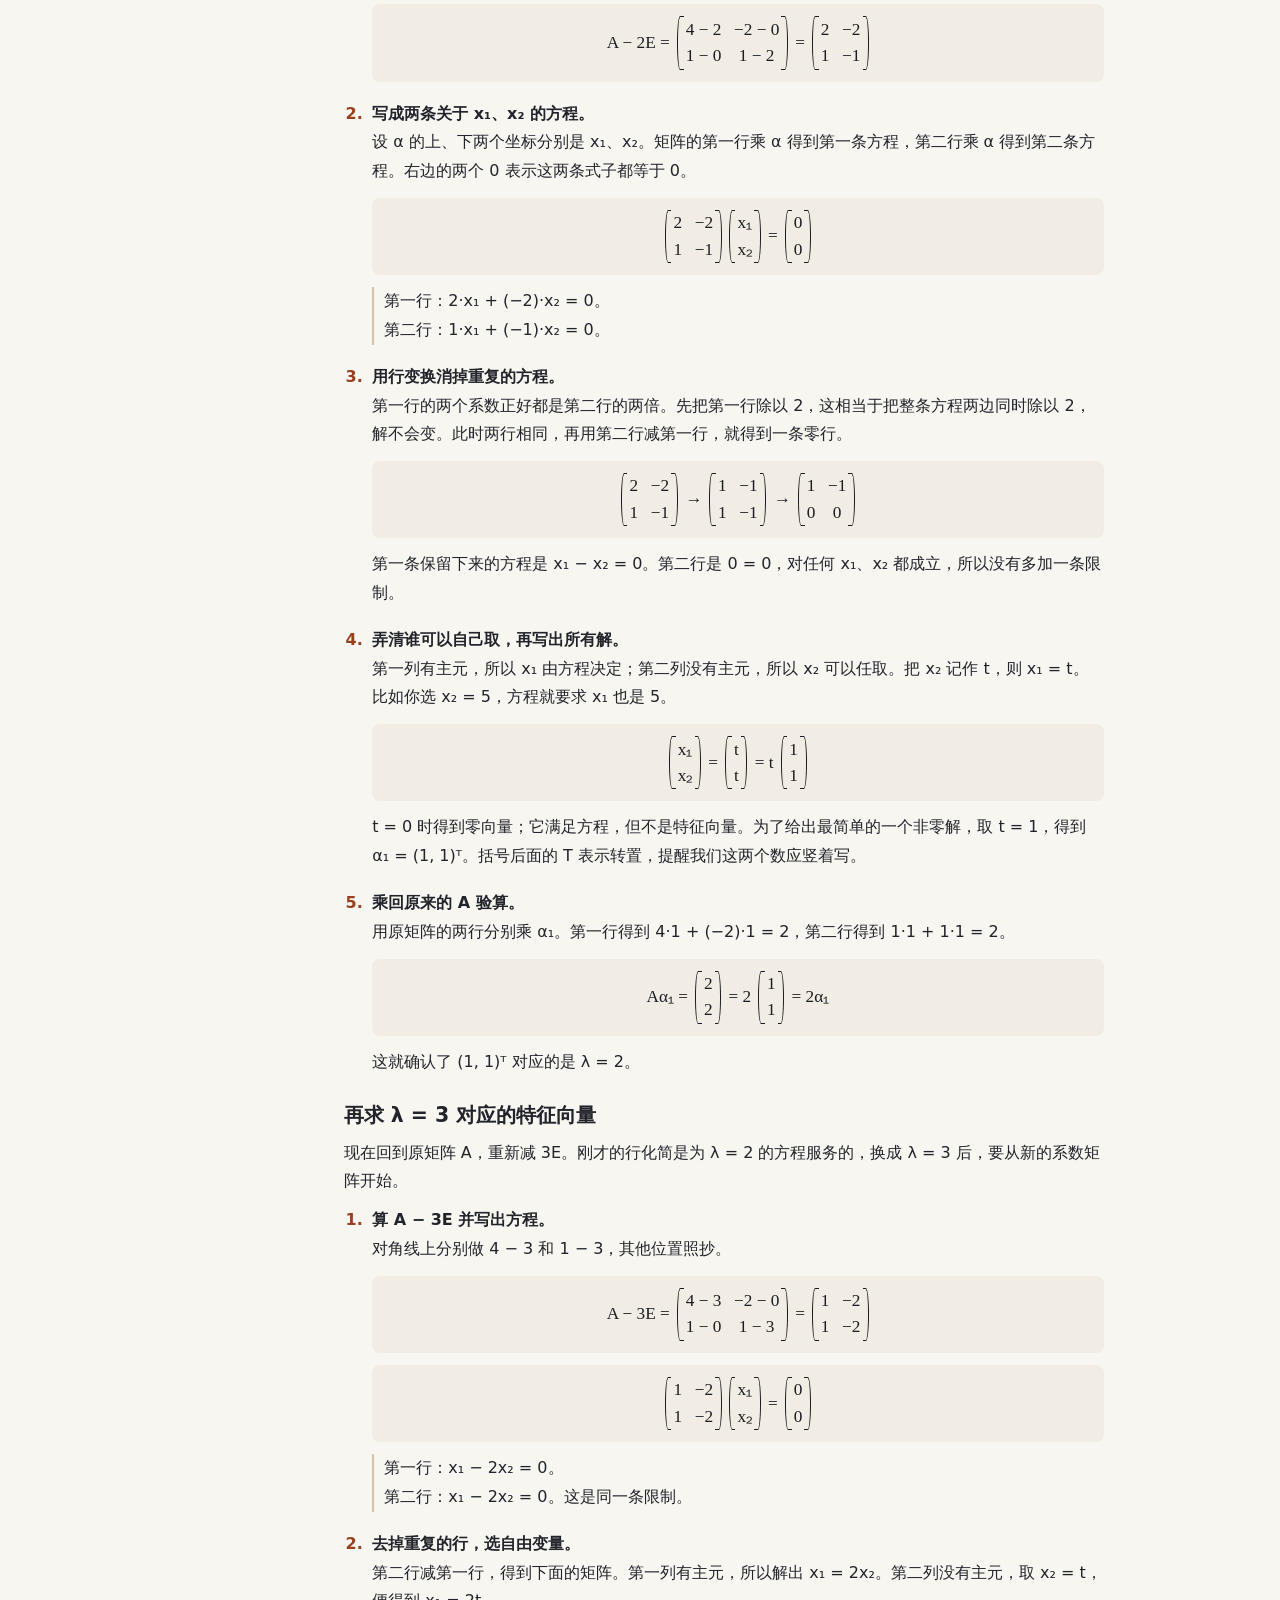
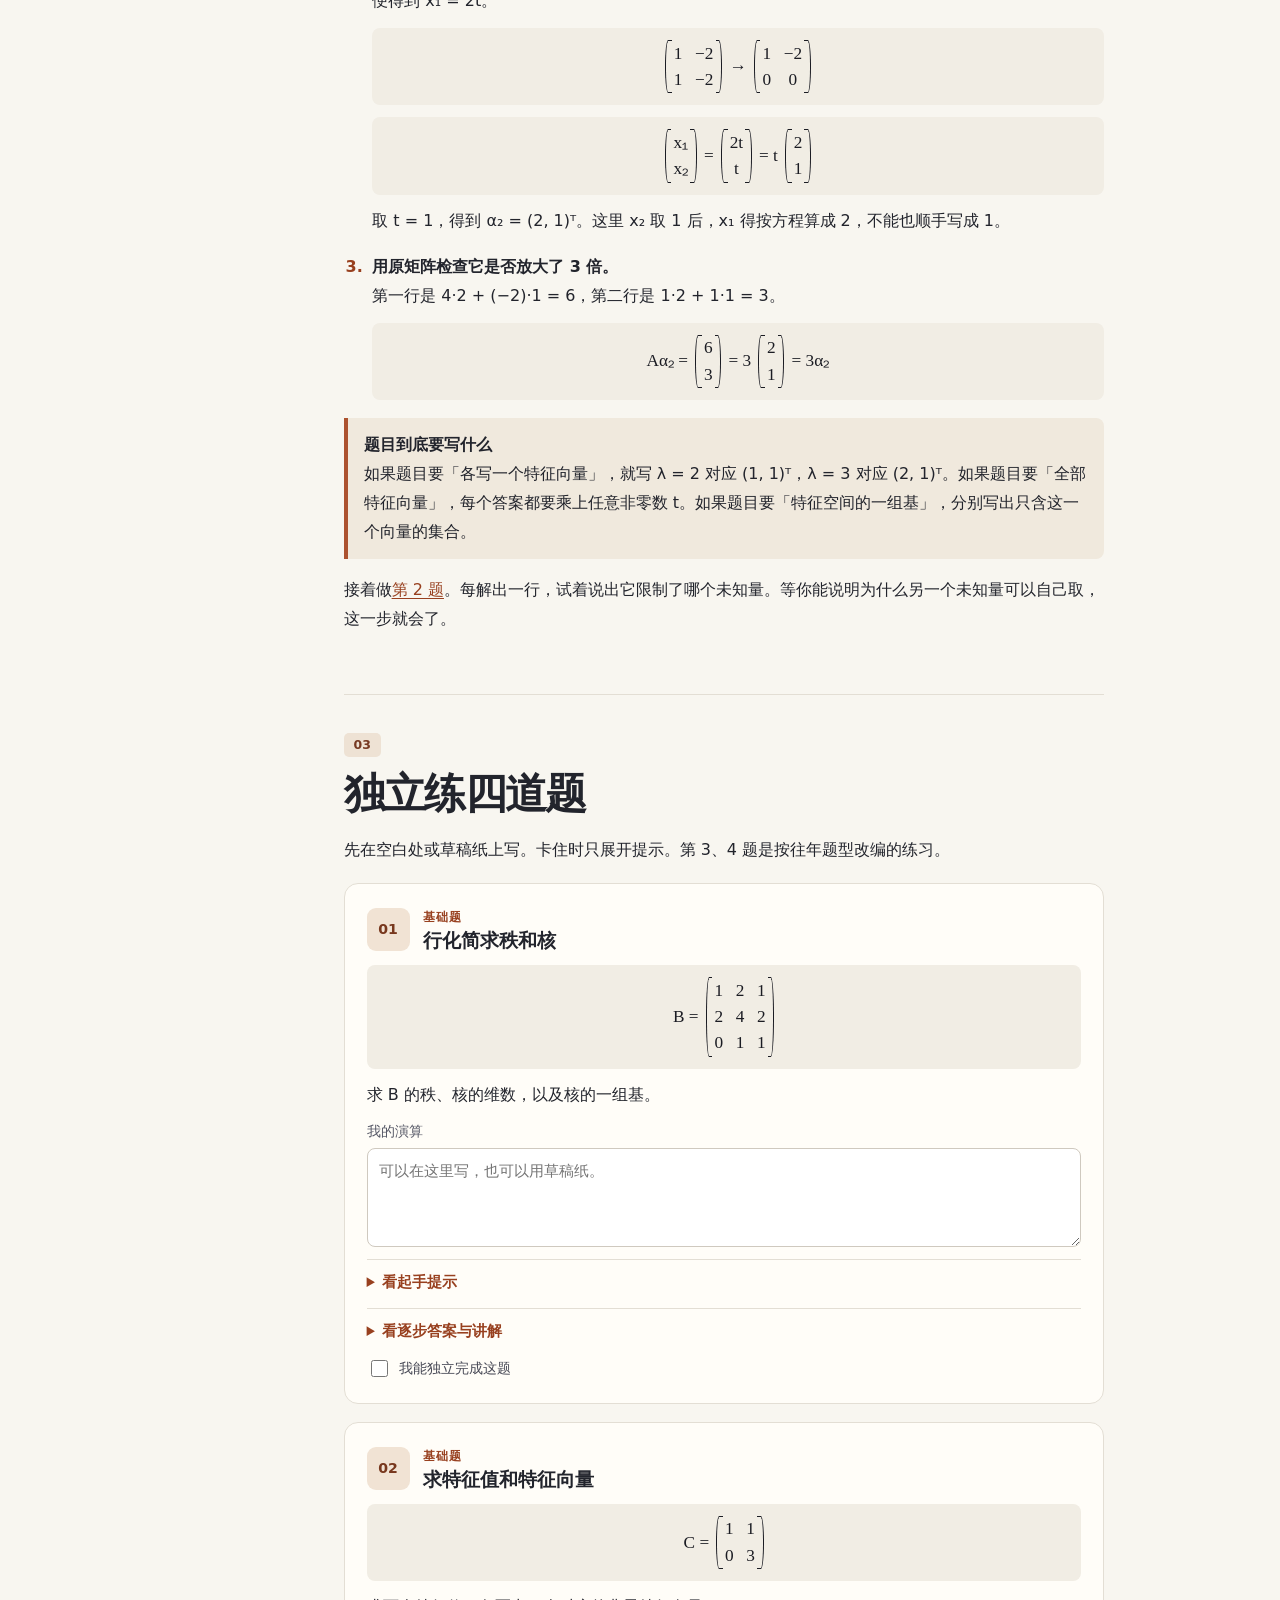
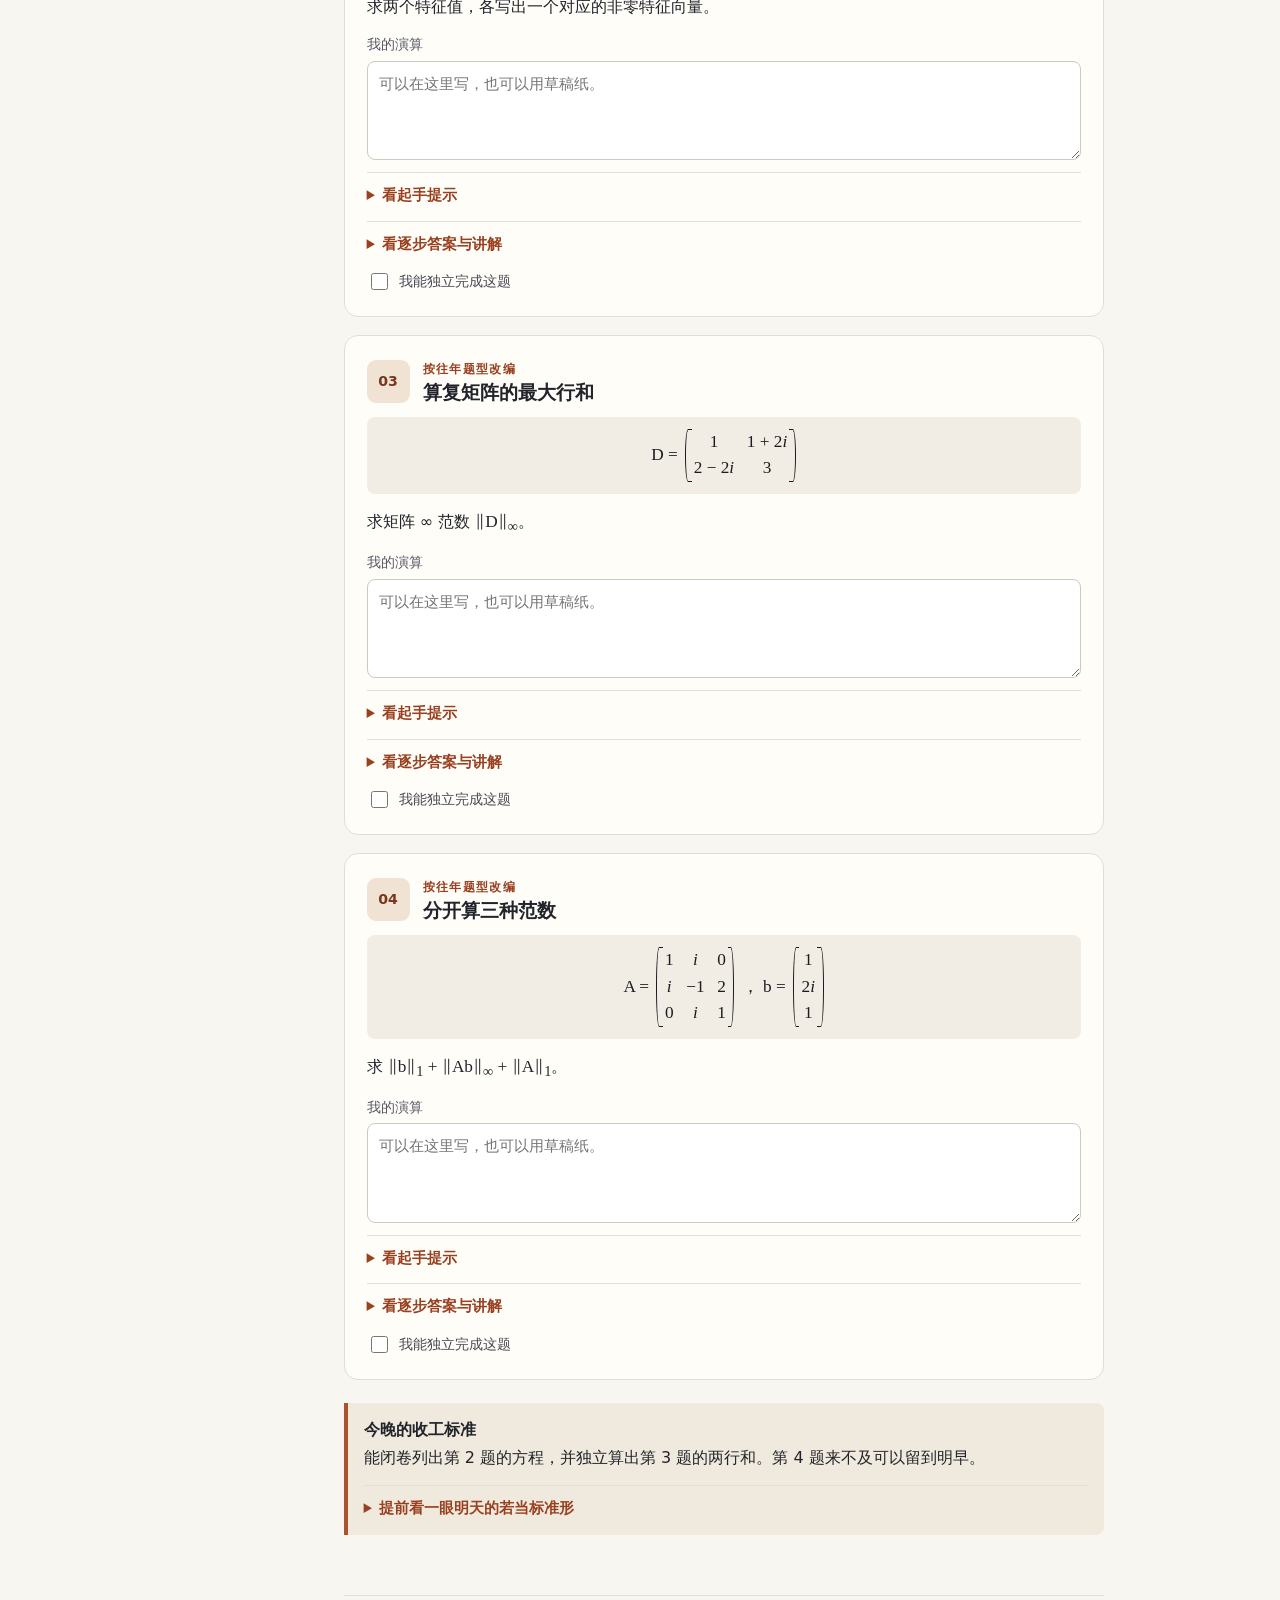
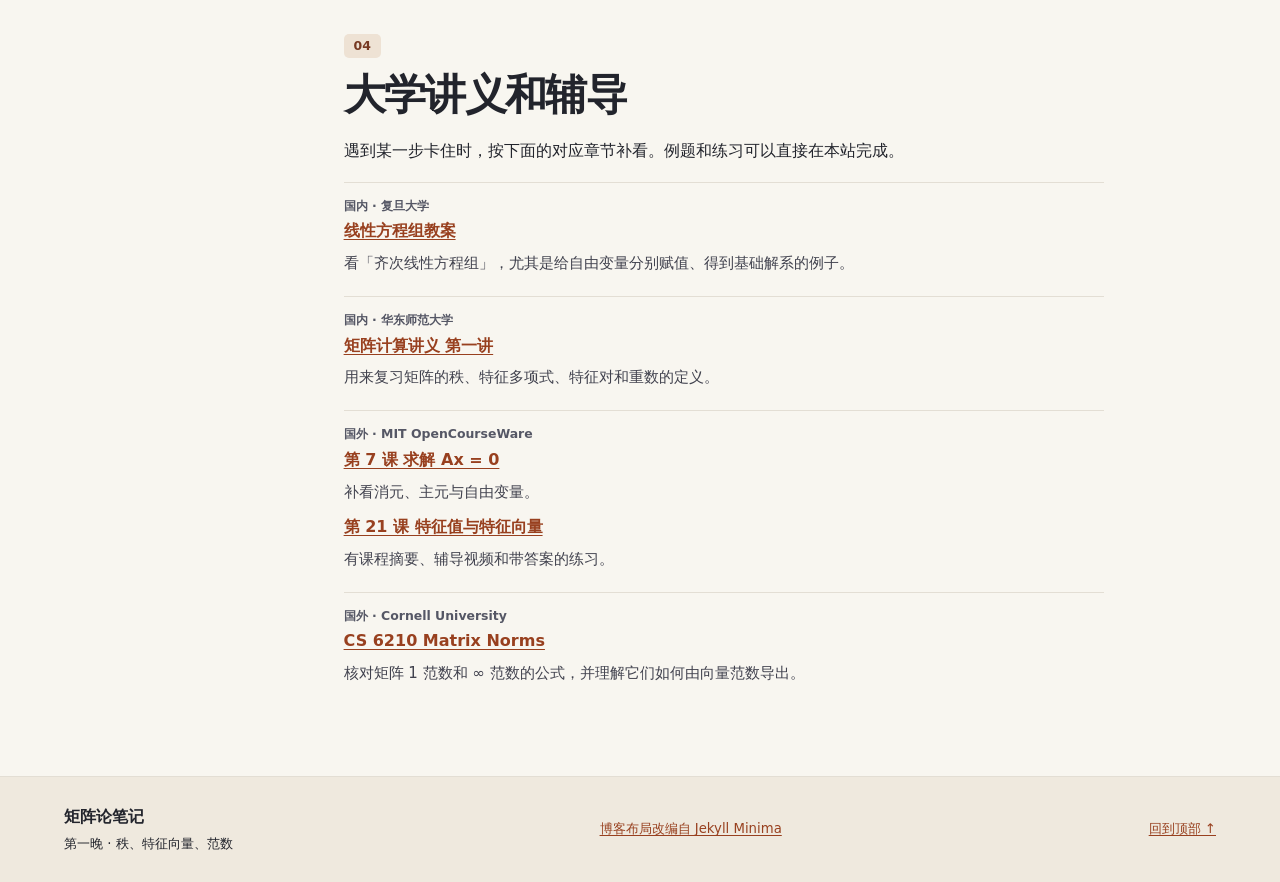
==== commit 22ad6196: "Teach eigenvector calculations one operation at a time" ====
--- a/index.html
+++ b/index.html
@@ -19,8 +19,8 @@
 <div class="wrap reader"><aside class="sidebar"><nav aria-label="本文目录"><p class="eyebrow">本课目录</p><a href="#concepts">01 <span>先学知识点</span></a><a href="#worked">02 <span>跟做例题</span></a><a href="#practice">03 <span>独立练习</span></a><a href="#sources">04 <span>大学讲义</span></a></nav><div class="progress-card"><p class="eyebrow">独立完成</p><p class="progress-number"><span id="progress-count">0</span><small> / 4 题</small></p><progress id="progress" value="0" max="4" aria-label="独立完成的题数"></progress><p>能盖住答案重新做出来，再勾选。</p></div></aside>
 <div class="post-content">
 <section id="concepts"><div class="section-num">01</div><h2>先学三个知识点</h2>
-<h3>秩和核空间</h3><p>把矩阵 B 看作方程组的系数。做行变换时，可以交换两行、把某行乘以非零常数，或把某行的倍数加到另一行。这三种操作都能撤销，所以不会改变 <span class="math">Bx = 0</span> 的解。</p>
-<ol class="steps"><li><strong>先消元。</strong> 找到当前列中可用的非零数当主元，把它下面的数消成 0，再往右下处理。零行放到底部。</li><li><strong>再数主元。</strong> 阶梯形矩阵有几个主元，秩就是几。没有主元的列对应自由变量。若有 n 列和 r 个主元，核的维数就是 <span class="math">n − r</span>。</li><li><strong>最后回代。</strong> 把非零行写回方程。若有两个自由变量 s、t，分别取 <span class="math">(s,t) = (1,0)</span> 和 <span class="math">(0,1)</span>，代回去得到两个基向量。再用任意 s、t 写出通解。</li></ol>
+<h3>秩和核空间</h3><p>先想清楚题目在问什么。求核，就是问「哪些列向量 x 乘上 B 会变成零向量」；求核的维数，就是问「这些解可以由几个独立的方向组合出来」。把矩阵 B 看作方程组的系数。做行变换时，可以交换两行、把某行乘以非零常数，或把某行的倍数加到另一行。这三种操作都能撤销，所以不会改变 <span class="math">Bx = 0</span> 的解。</p>
+<ol class="steps"><li><strong>先消元。</strong> 找到当前列中可用的非零数当主元，把它下面的数消成 0，再往右下处理。零行放到底部。</li><li><strong>再数主元。</strong> 阶梯形矩阵有几个主元，秩就是几。没有主元的列对应自由变量。若有 n 列和 r 个主元，核的维数就是 <span class="math">n − r</span>。</li><li><strong>最后回代。</strong> 把非零行写回方程。若有两个自由变量 s、t，每次只让其中一个取 1，另一个取 0。具体就是分别取 <span class="math">(s,t) = (1,0)</span> 和 <span class="math">(0,1)</span>，代回去得到两个基向量。再用任意 s、t 写出通解。</li></ol>
 <div class="callout"><strong>基础解系和通解</strong><p>基础解系是一组向量。通解是把这些向量乘任意系数再相加，表示所有解。</p></div>
 <h3>特征值和特征向量</h3><p>若非零向量 v 满足 <span class="math">Av = λv</span>，λ 就是对应的特征值。把右边移到左边得 <span class="math">(A − λI)v = 0</span>。因为要有非零解，<span class="math">A − λI</span> 必须不可逆，所以先令 <span class="math">det(A − λI) = 0</span>，再对每个 λ 解方程组。</p>
 <p>I 是单位矩阵。构造 <span class="math">A − λI</span> 时，只把对角线上的元素减去 λ。三角矩阵可以直接从对角线读出特征值，求特征向量仍要解方程。</p>
@@ -29,19 +29,54 @@
 <div class="demo"><p class="eyebrow">切换看看</p><h4>同一个矩阵 按行与按列怎么算</h4>
 <div class="demo-inner"><table class="demo-matrix" aria-label="演示矩阵，第一行 1、负 4，第二行 2、0"><tbody><tr><td>1</td><td>−4</td></tr><tr><td>2</td><td>0</td></tr></tbody></table><div><div class="toggle" role="group" aria-label="范数演示"><button type="button" id="row-mode" aria-pressed="true">按行</button><button type="button" id="col-mode" aria-pressed="false">按列</button></div><p id="norm-result" aria-live="polite">两行分别是 1 + 4 = 5、2 + 0 = 2，所以 ∞ 范数是 5。</p></div></div></div>
 </section>
-<section id="worked"><div class="section-num">02</div><h2>跟做一道特征向量题</h2><p>求下面这个矩阵的特征值，以及每个特征值对应的一个非零特征向量。</p><div class="equation">A = <span class="matrix" role="img" aria-label="2 行 2 列，2、1；0、3"><span class="matrix-grid" style="--cols:2" aria-hidden="true"><span>2</span><span>1</span><span>0</span><span>3</span></span></span></div>
+<section id="worked"><div class="section-num">02</div><h2>从矩阵一步步求特征向量</h2>
+<p>我们要给下面这个矩阵的两个特征值，各找一个对应的非零特征向量。先把特征值算出来，再把 λ = 2 和 λ = 3 当成两道小题，分别解方程。</p>
+<div class="equation">A = <span class="matrix" role="img" aria-label="2 行 2 列，4、−2；1、1"><span class="matrix-grid" style="--cols:2" aria-hidden="true"><span>4</span><span>−2</span><span>1</span><span>1</span></span></span></div>
+<h3>先弄清我们在求什么</h3>
+<p>这里用 α 表示要找的列向量。题目要求 <span class="math">Aα = λα</span>，意思是「用 A 乘 α」的结果，和「把 α 乘一个数 λ」的结果一样。比如 λ = 2 时，最后要检查的是 <span class="math">Aα = 2α</span>。</p>
+<p>为了把未知量 α 放在同一边，引入单位矩阵 E。有的教材也把它写成 I。E 对角线上是 1，其他位置是 0，所以 <span class="math">Eα = α</span>。于是 <span class="math">λα = λEα</span>，从两边减去它，就得到我们要解的方程：</p>
+<div class="equation">Aα − λEα = (A − λE)α = 0</div>
+<h3>把特征值 2 和 3 算出来</h3>
+<p>如果 <span class="math">A − λE</span> 可逆，就能把它的逆矩阵乘到方程两边，得到 α = 0。但零向量不算特征向量，所以要找能让 <span class="math">A − λE</span> 不可逆的 λ，也就是让它的行列式等于 0 的 λ。</p>
+<div class="equation">A − λE = <span class="matrix" role="img" aria-label="2 行 2 列，4 − λ、−2；1、1 − λ"><span class="matrix-grid" style="--cols:2" aria-hidden="true"><span>4 − λ</span><span>−2</span><span>1</span><span>1 − λ</span></span></span></div>
+<p>二阶行列式用「左上乘右下，再减右上乘左下」。右上角是 −2，所以这里是减去一个负数。</p>
+<div class="equation">det(A − λE) = (4 − λ)(1 − λ) − (−2)·1</div>
+<div class="equation">= 4 − 4λ − λ + λ² + 2 = λ² − 5λ + 6 = (λ − 2)(λ − 3)</div>
+<p>让这个乘积等于 0，至少有一个因子为 0，因此 λ = 2 或 λ = 3。接下来固定其中一个 λ，未知量只剩向量里的两个坐标。</p>
+<h3>先求 λ = 2 对应的特征向量</h3>
 <ol class="steps worked-steps">
-<li><strong>写出 A − λI。</strong> 对角线上分别做 2 − λ 和 3 − λ，其他位置保持原数。<div class="equation">A − λI = <span class="matrix" role="img" aria-label="2 行 2 列，2、1；0、3"><span class="matrix-grid" style="--cols:2" aria-hidden="true"><span>2</span><span>1</span><span>0</span><span>3</span></span></span> − λ<span class="matrix" role="img" aria-label="2 行 2 列，1、0；0、1"><span class="matrix-grid" style="--cols:2" aria-hidden="true"><span>1</span><span>0</span><span>0</span><span>1</span></span></span> = <span class="matrix" role="img" aria-label="2 行 2 列，2 − λ、1；0、3 − λ"><span class="matrix-grid" style="--cols:2" aria-hidden="true"><span>2 − λ</span><span>1</span><span>0</span><span>3 − λ</span></span></span></div></li>
-<li><strong>算行列式并令它为零。</strong> 二阶行列式是主对角线乘积减去副对角线乘积，所以
-<div class="equation">det(A − λI) = (2 − λ)(3 − λ) − 1·0 = 0</div>
-两个因子里至少有一个为零，得 λ = 2 或 λ = 3。</li>
-<li><strong>代入 λ = 2，逐行写方程。</strong><div class="equation"><span class="matrix" role="img" aria-label="2 行 2 列，0、1；0、1"><span class="matrix-grid" style="--cols:2" aria-hidden="true"><span>0</span><span>1</span><span>0</span><span>1</span></span></span><span class="matrix" role="img" aria-label="2 行 1 列，x₁；x₂"><span class="matrix-grid" style="--cols:1" aria-hidden="true"><span>x₁</span><span>x₂</span></span></span> = <span class="matrix" role="img" aria-label="2 行 1 列，0；0"><span class="matrix-grid" style="--cols:1" aria-hidden="true"><span>0</span><span>0</span></span></span></div>
-第一行给 <span class="math">0·x₁ + x₂ = 0</span>，第二行也是 <span class="math">x₂ = 0</span>。因此 x₂ 必须为 0，x₁ 可自由取值。为了得到非零向量，取 x₁ = 1，得 <span class="math">v₁ = (1, 0)ᵀ</span>。
-<p class="verify">验算：Av₁ = (2·1 + 1·0, 0·1 + 3·0)ᵀ = (2, 0)ᵀ = 2v₁。</p></li>
-<li><strong>代入 λ = 3，逐行写方程。</strong><div class="equation"><span class="matrix" role="img" aria-label="2 行 2 列，−1、1；0、0"><span class="matrix-grid" style="--cols:2" aria-hidden="true"><span>−1</span><span>1</span><span>0</span><span>0</span></span></span><span class="matrix" role="img" aria-label="2 行 1 列，x₁；x₂"><span class="matrix-grid" style="--cols:1" aria-hidden="true"><span>x₁</span><span>x₂</span></span></span> = <span class="matrix" role="img" aria-label="2 行 1 列，0；0"><span class="matrix-grid" style="--cols:1" aria-hidden="true"><span>0</span><span>0</span></span></span></div>
-第一行给 <span class="math">−x₁ + x₂ = 0</span>，第二行给 <span class="math">0 = 0</span>，没有新增限制。因此 x₂ = x₁。取 x₁ = 1，就有 x₂ = 1，得 <span class="math">v₂ = (1, 1)ᵀ</span>。
-<p class="verify">验算：Av₂ = (2·1 + 1·1, 0·1 + 3·1)ᵀ = (3, 3)ᵀ = 3v₂。</p></li></ol>
-<div class="callout"><strong>现在盖住例题</strong><p>重新写一遍 λ = 3 时的矩阵和两行方程。然后去做第 2 题，把这个流程用到另一组数字上。</p></div>
+  <li><strong>把 2 代入，算出 A − 2E。</strong> <p>先把 E 的每个位置乘 2，得到 2E。然后两个矩阵对应位置相减。因为 2E 的非对角位置都是 0，A 的这两个位置照抄。</p>
+  <div class="equation">E = <span class="matrix" role="img" aria-label="2 行 2 列，1、0；0、1"><span class="matrix-grid" style="--cols:2" aria-hidden="true"><span>1</span><span>0</span><span>0</span><span>1</span></span></span>， 2E = <span class="matrix" role="img" aria-label="2 行 2 列，2、0；0、2"><span class="matrix-grid" style="--cols:2" aria-hidden="true"><span>2</span><span>0</span><span>0</span><span>2</span></span></span></div>
+  <div class="equation">A − 2E = <span class="matrix" role="img" aria-label="2 行 2 列，4 − 2、−2 − 0；1 − 0、1 − 2"><span class="matrix-grid" style="--cols:2" aria-hidden="true"><span>4 − 2</span><span>−2 − 0</span><span>1 − 0</span><span>1 − 2</span></span></span> = <span class="matrix" role="img" aria-label="2 行 2 列，2、−2；1、−1"><span class="matrix-grid" style="--cols:2" aria-hidden="true"><span>2</span><span>−2</span><span>1</span><span>−1</span></span></span></div></li>
+  <li><strong>写成两条关于 x₁、x₂ 的方程。</strong> <p>设 α 的上、下两个坐标分别是 x₁、x₂。矩阵的第一行乘 α 得到第一条方程，第二行乘 α 得到第二条方程。右边的两个 0 表示这两条式子都等于 0。</p>
+  <div class="equation"><span class="matrix" role="img" aria-label="2 行 2 列，2、−2；1、−1"><span class="matrix-grid" style="--cols:2" aria-hidden="true"><span>2</span><span>−2</span><span>1</span><span>−1</span></span></span><span class="matrix" role="img" aria-label="2 行 1 列，x₁；x₂"><span class="matrix-grid" style="--cols:1" aria-hidden="true"><span>x₁</span><span>x₂</span></span></span> = <span class="matrix" role="img" aria-label="2 行 1 列，0；0"><span class="matrix-grid" style="--cols:1" aria-hidden="true"><span>0</span><span>0</span></span></span></div>
+  <p class="solution-work">第一行：2·x₁ + (−2)·x₂ = 0。<br>第二行：1·x₁ + (−1)·x₂ = 0。</p></li>
+  <li><strong>用行变换消掉重复的方程。</strong> <p>第一行的两个系数正好都是第二行的两倍。先把第一行除以 2，这相当于把整条方程两边同时除以 2，解不会变。此时两行相同，再用第二行减第一行，就得到一条零行。</p>
+  <div class="equation"><span class="matrix" role="img" aria-label="2 行 2 列，2、−2；1、−1"><span class="matrix-grid" style="--cols:2" aria-hidden="true"><span>2</span><span>−2</span><span>1</span><span>−1</span></span></span> → <span class="matrix" role="img" aria-label="2 行 2 列，1、−1；1、−1"><span class="matrix-grid" style="--cols:2" aria-hidden="true"><span>1</span><span>−1</span><span>1</span><span>−1</span></span></span> → <span class="matrix" role="img" aria-label="2 行 2 列，1、−1；0、0"><span class="matrix-grid" style="--cols:2" aria-hidden="true"><span>1</span><span>−1</span><span>0</span><span>0</span></span></span></div>
+  <p>第一条保留下来的方程是 x₁ − x₂ = 0。第二行是 0 = 0，对任何 x₁、x₂ 都成立，所以没有多加一条限制。</p></li>
+  <li><strong>弄清谁可以自己取，再写出所有解。</strong> <p>第一列有主元，所以 x₁ 由方程决定；第二列没有主元，所以 x₂ 可以任取。把 x₂ 记作 t，则 x₁ = t。比如你选 x₂ = 5，方程就要求 x₁ 也是 5。</p>
+  <div class="equation"><span class="matrix" role="img" aria-label="2 行 1 列，x₁；x₂"><span class="matrix-grid" style="--cols:1" aria-hidden="true"><span>x₁</span><span>x₂</span></span></span> = <span class="matrix" role="img" aria-label="2 行 1 列，t；t"><span class="matrix-grid" style="--cols:1" aria-hidden="true"><span>t</span><span>t</span></span></span> = t<span class="matrix" role="img" aria-label="2 行 1 列，1；1"><span class="matrix-grid" style="--cols:1" aria-hidden="true"><span>1</span><span>1</span></span></span></div>
+  <p>t = 0 时得到零向量；它满足方程，但不是特征向量。为了给出最简单的一个非零解，取 t = 1，得到 α₁ = (1, 1)ᵀ。括号后面的 T 表示转置，提醒我们这两个数应竖着写。</p></li>
+  <li><strong>乘回原来的 A 验算。</strong> <p>用原矩阵的两行分别乘 α₁。第一行得到 4·1 + (−2)·1 = 2，第二行得到 1·1 + 1·1 = 2。</p>
+  <div class="equation">Aα₁ = <span class="matrix" role="img" aria-label="2 行 1 列，2；2"><span class="matrix-grid" style="--cols:1" aria-hidden="true"><span>2</span><span>2</span></span></span> = 2<span class="matrix" role="img" aria-label="2 行 1 列，1；1"><span class="matrix-grid" style="--cols:1" aria-hidden="true"><span>1</span><span>1</span></span></span> = 2α₁</div>
+  <p>这就确认了 (1, 1)ᵀ 对应的是 λ = 2。</p></li>
+</ol>
+<h3>再求 λ = 3 对应的特征向量</h3>
+<p>现在回到原矩阵 A，重新减 3E。刚才的行化简是为 λ = 2 的方程服务的，换成 λ = 3 后，要从新的系数矩阵开始。</p>
+<ol class="steps worked-steps">
+  <li><strong>算 A − 3E 并写出方程。</strong> <p>对角线上分别做 4 − 3 和 1 − 3，其他位置照抄。</p>
+  <div class="equation">A − 3E = <span class="matrix" role="img" aria-label="2 行 2 列，4 − 3、−2 − 0；1 − 0、1 − 3"><span class="matrix-grid" style="--cols:2" aria-hidden="true"><span>4 − 3</span><span>−2 − 0</span><span>1 − 0</span><span>1 − 3</span></span></span> = <span class="matrix" role="img" aria-label="2 行 2 列，1、−2；1、−2"><span class="matrix-grid" style="--cols:2" aria-hidden="true"><span>1</span><span>−2</span><span>1</span><span>−2</span></span></span></div>
+  <div class="equation"><span class="matrix" role="img" aria-label="2 行 2 列，1、−2；1、−2"><span class="matrix-grid" style="--cols:2" aria-hidden="true"><span>1</span><span>−2</span><span>1</span><span>−2</span></span></span><span class="matrix" role="img" aria-label="2 行 1 列，x₁；x₂"><span class="matrix-grid" style="--cols:1" aria-hidden="true"><span>x₁</span><span>x₂</span></span></span> = <span class="matrix" role="img" aria-label="2 行 1 列，0；0"><span class="matrix-grid" style="--cols:1" aria-hidden="true"><span>0</span><span>0</span></span></span></div>
+  <p class="solution-work">第一行：x₁ − 2x₂ = 0。<br>第二行：x₁ − 2x₂ = 0。这是同一条限制。</p></li>
+  <li><strong>去掉重复的行，选自由变量。</strong> <p>第二行减第一行，得到下面的矩阵。第一列有主元，所以解出 x₁ = 2x₂。第二列没有主元，取 x₂ = t，便得到 x₁ = 2t。</p>
+  <div class="equation"><span class="matrix" role="img" aria-label="2 行 2 列，1、−2；1、−2"><span class="matrix-grid" style="--cols:2" aria-hidden="true"><span>1</span><span>−2</span><span>1</span><span>−2</span></span></span> → <span class="matrix" role="img" aria-label="2 行 2 列，1、−2；0、0"><span class="matrix-grid" style="--cols:2" aria-hidden="true"><span>1</span><span>−2</span><span>0</span><span>0</span></span></span></div>
+  <div class="equation"><span class="matrix" role="img" aria-label="2 行 1 列，x₁；x₂"><span class="matrix-grid" style="--cols:1" aria-hidden="true"><span>x₁</span><span>x₂</span></span></span> = <span class="matrix" role="img" aria-label="2 行 1 列，2t；t"><span class="matrix-grid" style="--cols:1" aria-hidden="true"><span>2t</span><span>t</span></span></span> = t<span class="matrix" role="img" aria-label="2 行 1 列，2；1"><span class="matrix-grid" style="--cols:1" aria-hidden="true"><span>2</span><span>1</span></span></span></div>
+  <p>取 t = 1，得到 α₂ = (2, 1)ᵀ。这里 x₂ 取 1 后，x₁ 得按方程算成 2，不能也顺手写成 1。</p></li>
+  <li><strong>用原矩阵检查它是否放大了 3 倍。</strong> <p>第一行是 4·2 + (−2)·1 = 6，第二行是 1·2 + 1·1 = 3。</p>
+  <div class="equation">Aα₂ = <span class="matrix" role="img" aria-label="2 行 1 列，6；3"><span class="matrix-grid" style="--cols:1" aria-hidden="true"><span>6</span><span>3</span></span></span> = 3<span class="matrix" role="img" aria-label="2 行 1 列，2；1"><span class="matrix-grid" style="--cols:1" aria-hidden="true"><span>2</span><span>1</span></span></span> = 3α₂</div></li>
+</ol>
+<div class="callout"><strong>题目到底要写什么</strong><p>如果题目要「各写一个特征向量」，就写 λ = 2 对应 (1, 1)ᵀ，λ = 3 对应 (2, 1)ᵀ。如果题目要「全部特征向量」，每个答案都要乘上任意非零数 t。如果题目要「特征空间的一组基」，分别写出只含这一个向量的集合。</p></div>
+<p>接着做<a href="#q2">第 2 题</a>。每解出一行，试着说出它限制了哪个未知量。等你能说明为什么另一个未知量可以自己取，这一步就会了。</p>
 </section>
 <section id="practice"><div class="section-num">03</div><h2>独立练四道题</h2><p>先在空白处或草稿纸上写。卡住时只展开提示。第 3、4 题是按往年题型改编的练习。</p><noscript><p>提示和答案仍可展开。启用 JavaScript 后可以保留勾选和草稿。</p></noscript>
 <div class="exercise" id="q1"><div class="ex-top"><span class="ex-no">01</span><div><p class="eyebrow">基础题</p><h3>行化简求秩和核</h3></div></div><div class="equation">B = <span class="matrix" role="img" aria-label="3 行 3 列，1、2、1；2、4、2；0、1、1"><span class="matrix-grid" style="--cols:3" aria-hidden="true"><span>1</span><span>2</span><span>1</span><span>2</span><span>4</span><span>2</span><span>0</span><span>1</span><span>1</span></span></span></div><p>求 B 的秩、核的维数，以及核的一组基。</p><label class="work-label" for="work-1">我的演算</label><textarea id="work-1" rows="3" spellcheck="false" placeholder="可以在这里写，也可以用草稿纸。"></textarea><details><summary>看起手提示</summary><p>先把第二行减去第一行的两倍，再把零行移到底部。</p></details><details class="solution">
@@ -60,7 +95,7 @@
     </li>
     <li>
       <h4>数主元和自由变量</h4>
-      <p>第一、二列各有一个主元，所以秩是 2。第三列没有主元，对应的 x₃ 是自由变量。三个未知量里有两个主元变量，剩下一个自由变量，所以核的维数是 1。</p>
+      <p>化简后的第一行从第 1 列的 1 开始，第二行从第 2 列的 1 开始，这两个 1 就是主元，所以秩是 2。看方程时，你可以先自己决定 x₃，再由第二行算 x₂，最后由第一行算 x₁。三个坐标中只有 x₃ 能自己选，所以核的维数是 1。</p>
       <div class="equation">rank(B) = 2，dim ker(B) = 3 − 2 = 1</div>
     </li>
     <li>
@@ -97,7 +132,7 @@
     </li>
     <li>
       <h4>为 λ = 1 选非零向量并验算</h4>
-      <p>方程没有限制 x₁。取 x₁ = 1、x₂ = 0，得到 v₁ = (1, 0)ᵀ。乘回原矩阵，比较它与 1·v₁ 是否相同。</p>
+      <p>两行都只出现 x₂，所以它们只要求 x₂ = 0，x₁ 没有被限制。令 x₁ = t，所有解就是 (t, 0)ᵀ = t(1, 0)ᵀ。取 t = 1，得到 v₁ = (1, 0)ᵀ。接下来乘的是原矩阵 C，因为要检查 Cv₁ 是否等于 1·v₁。</p>
       <div class="equation">Cv₁ = (1·1 + 1·0, 0·1 + 3·0)ᵀ = (1, 0)ᵀ = 1·v₁</div>
     </li>
     <li>
@@ -107,7 +142,7 @@
     </li>
     <li>
       <h4>为 λ = 3 选非零向量并验算</h4>
-      <p>取 x₁ = 1，按 x₂ = 2x₁ 算出 x₂ = 2，得到 v₂ = (1, 2)ᵀ。</p>
+      <p>这次第一行给出了两个未知量的关系，但没有把它们固定成某两个数。可以令 x₁ = t，然后 x₂ 必须是 2t。所有解就是 (t, 2t)ᵀ = t(1, 2)ᵀ。为了拿到一个非零向量，取 t = 1，得到 v₂ = (1, 2)ᵀ。</p>
       <div class="equation">Cv₂ = (1·1 + 1·2, 0·1 + 3·2)ᵀ = (3, 6)ᵀ = 3v₂</div>
     </li>
   </ol>
@@ -138,7 +173,7 @@
       <div class="equation">‖D‖∞ = 3 + 2√2</div>
     </li>
   </ol>
-  <p class="solution-note"><strong>容易丢分的地方</strong> 要先对每个元素取模，再在同一行相加。若先把复数相加再取模，实部和虚部可能互相抵消。</p>
+  <p class="solution-note"><strong>容易丢分的地方</strong> 要先对每个元素取模，再在同一行相加。例如，同一行里若有 1 和 −1，正确的和是 |1| + |−1| = 2；如果先相加再取模，就会错算成 |1 + (−1)| = 0。</p>
 </details><label class="check"><input type="checkbox" data-check="3"> 我能独立完成这题</label></div>
 <div class="exercise" id="q4"><div class="ex-top"><span class="ex-no">04</span><div><p class="eyebrow">按往年题型改编</p><h3>分开算三种范数</h3></div></div><div class="equation">A = <span class="matrix" role="img" aria-label="3 行 3 列，1、i、0；i、−1、2；0、i、1"><span class="matrix-grid" style="--cols:3" aria-hidden="true"><span>1</span><span><i>i</i></span><span>0</span><span><i>i</i></span><span>−1</span><span>2</span><span>0</span><span><i>i</i></span><span>1</span></span></span>， b = <span class="matrix" role="img" aria-label="3 行 1 列，1；2i；1"><span class="matrix-grid" style="--cols:1" aria-hidden="true"><span>1</span><span>2<i>i</i></span><span>1</span></span></span></div><p>求 <span class="math">‖b‖<sub>1</sub> + ‖Ab‖<sub>∞</sub> + ‖A‖<sub>1</sub></span>。</p><label class="work-label" for="work-4">我的演算</label><textarea id="work-4" rows="3" spellcheck="false" placeholder="可以在这里写，也可以用草稿纸。"></textarea><details><summary>看起手提示</summary><p>先算 b 的模之和，再算 Ab。最后一项按列求和。</p></details><details class="solution">
   <summary>看逐步答案与讲解</summary>
@@ -155,7 +190,7 @@
     </li>
     <li>
       <h4>逐行乘出 Ab</h4>
-      <p>每一行都和 b 的三个分量对齐，先相乘，再把三个乘积相加。出现 i·2i 时，先乘出 2i²，再用 i² = −1。</p>
+      <p>A 有三行三列，b 有三行一列，所以 Ab 有三行一列。要找 Ab 的第几个分量，就拿 A 的第几行和 b 的三个分量对齐，先相乘，再把三个乘积相加。出现 i·2i 时，先乘出 2i²，再用 i² = −1。</p>
       <p class="solution-work">第一行：1·1 + i·2i + 0·1 = 1 + 2i² + 0 = 1 − 2 = −1。<br>第二行：i·1 + (−1)·2i + 2·1 = i − 2i + 2 = 2 − i。<br>第三行：0·1 + i·2i + 1·1 = 0 + 2i² + 1 = −2 + 1 = −1。</p><div class="equation">Ab = <span class="matrix" role="img" aria-label="3 行 1 列，−1；2 − i；−1"><span class="matrix-grid" style="--cols:1" aria-hidden="true"><span>−1</span><span>2 − i</span><span>−1</span></span></span></div>
     </li>
     <li>
@@ -176,7 +211,7 @@
   </ol>
   <p class="solution-note"><strong>容易丢分的地方</strong> 看到 ‖Ab‖∞ 时，先乘出 Ab。向量 b 的 1 范数和矩阵 A 的 1 范数虽然都写下标 1，计算对象不同。</p>
 </details><label class="check"><input type="checkbox" data-check="4"> 我能独立完成这题</label></div>
-<div class="callout finish"><strong>今晚的收工标准</strong><p>能闭卷列出第 2 题的方程，并独立算出第 3 题的两行和。第 4 题来不及可以留到明早。</p><details><summary>提前看一眼明天的若当标准形</summary><p>把例题矩阵的右下角 3 改成 2。λ = 2 在特征多项式里出现两次，但 <span class="math">A − 2I</span> 的核只有一维，所以只有一个线性无关的特征向量。这就是明天要区分的代数重数和几何重数。</p></details></div>
+<div class="callout finish"><strong>今晚的收工标准</strong><p>能闭卷列出第 2 题的方程，并独立算出第 3 题的两行和。第 4 题来不及可以留到明早。</p><details><summary>提前看一眼明天的若当标准形</summary><p>另取矩阵 J，第一行是 (2, 1)，第二行是 (0, 2)。它的特征值 λ = 2 在特征多项式里出现两次，但 <span class="math">J − 2I</span> 的核只有一维，所以最多只能找到一个线性无关的特征向量。这就是明天要区分的代数重数和几何重数。</p></details></div>
 </section>
 <section id="sources"><div class="section-num">04</div><h2>大学讲义和辅导</h2><p>遇到某一步卡住时，按下面的对应章节补看。例题和练习可以直接在本站完成。</p>
 <ul class="source-list">
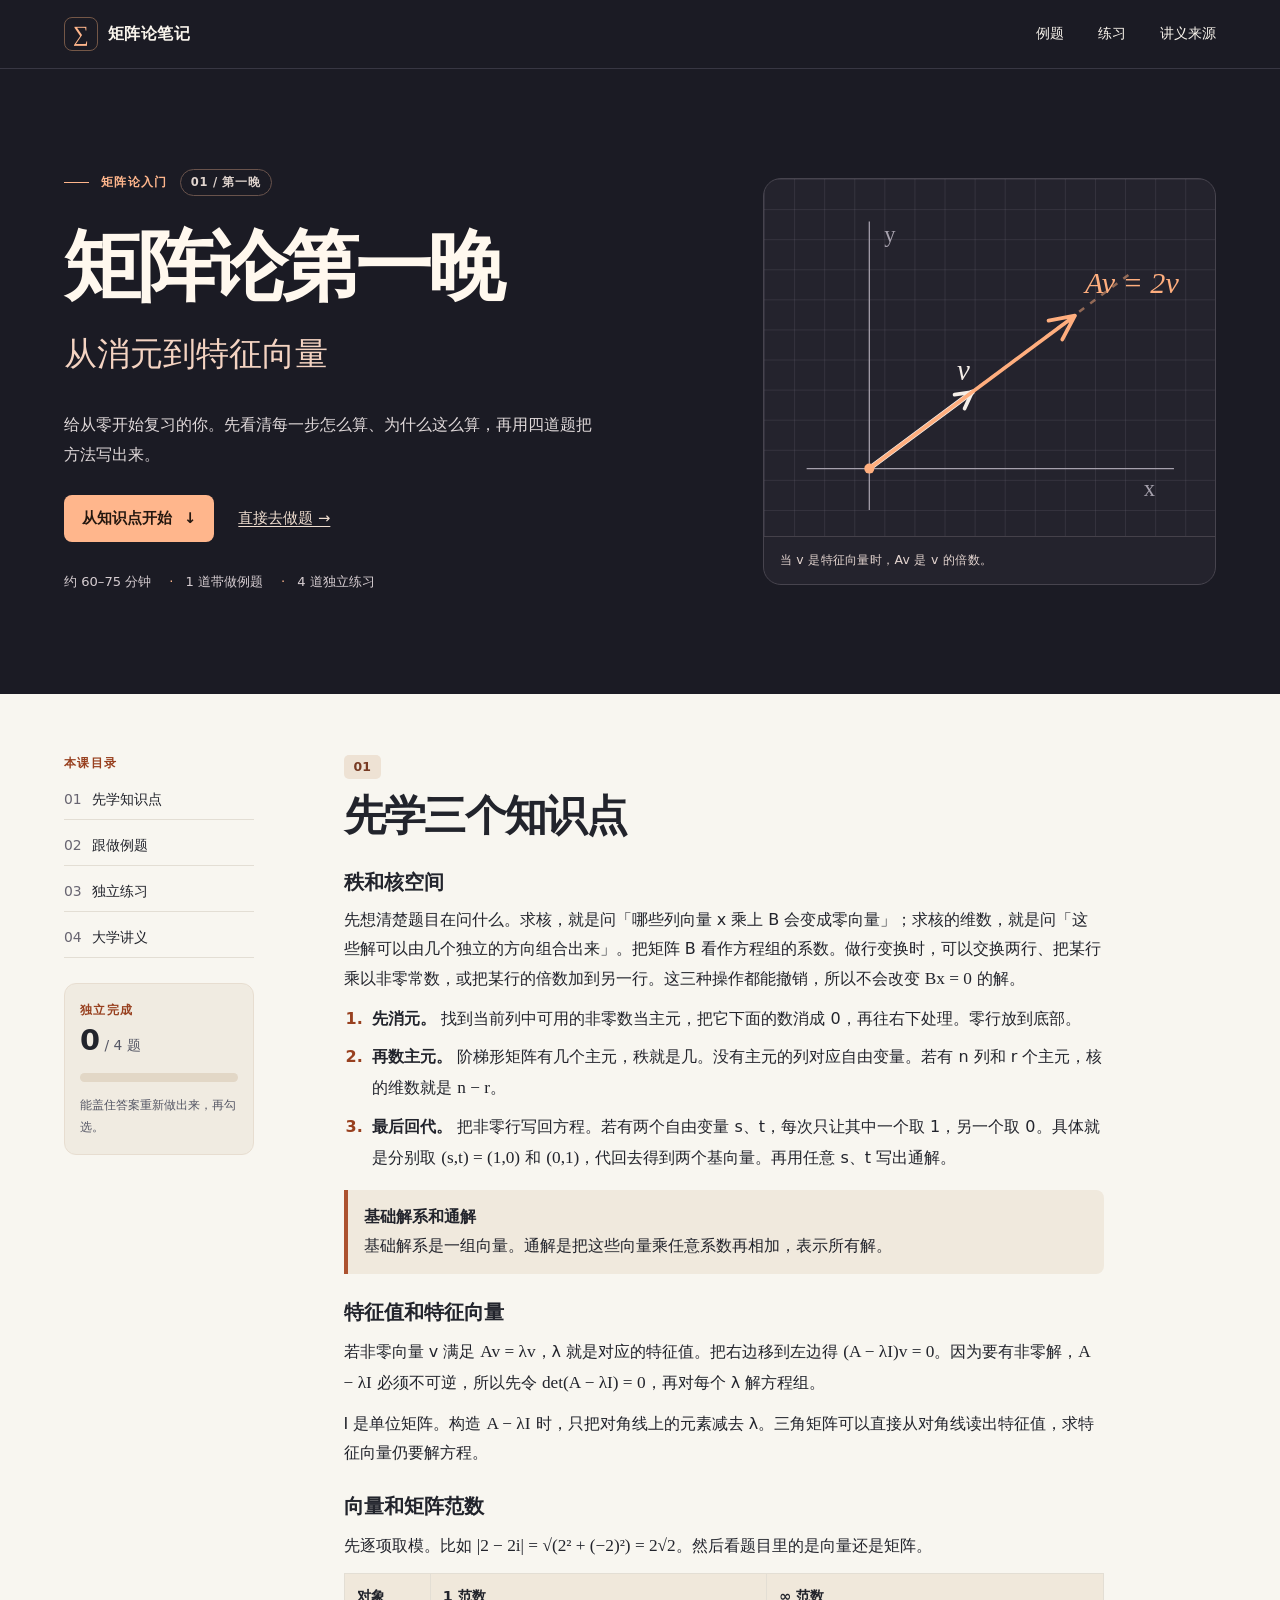
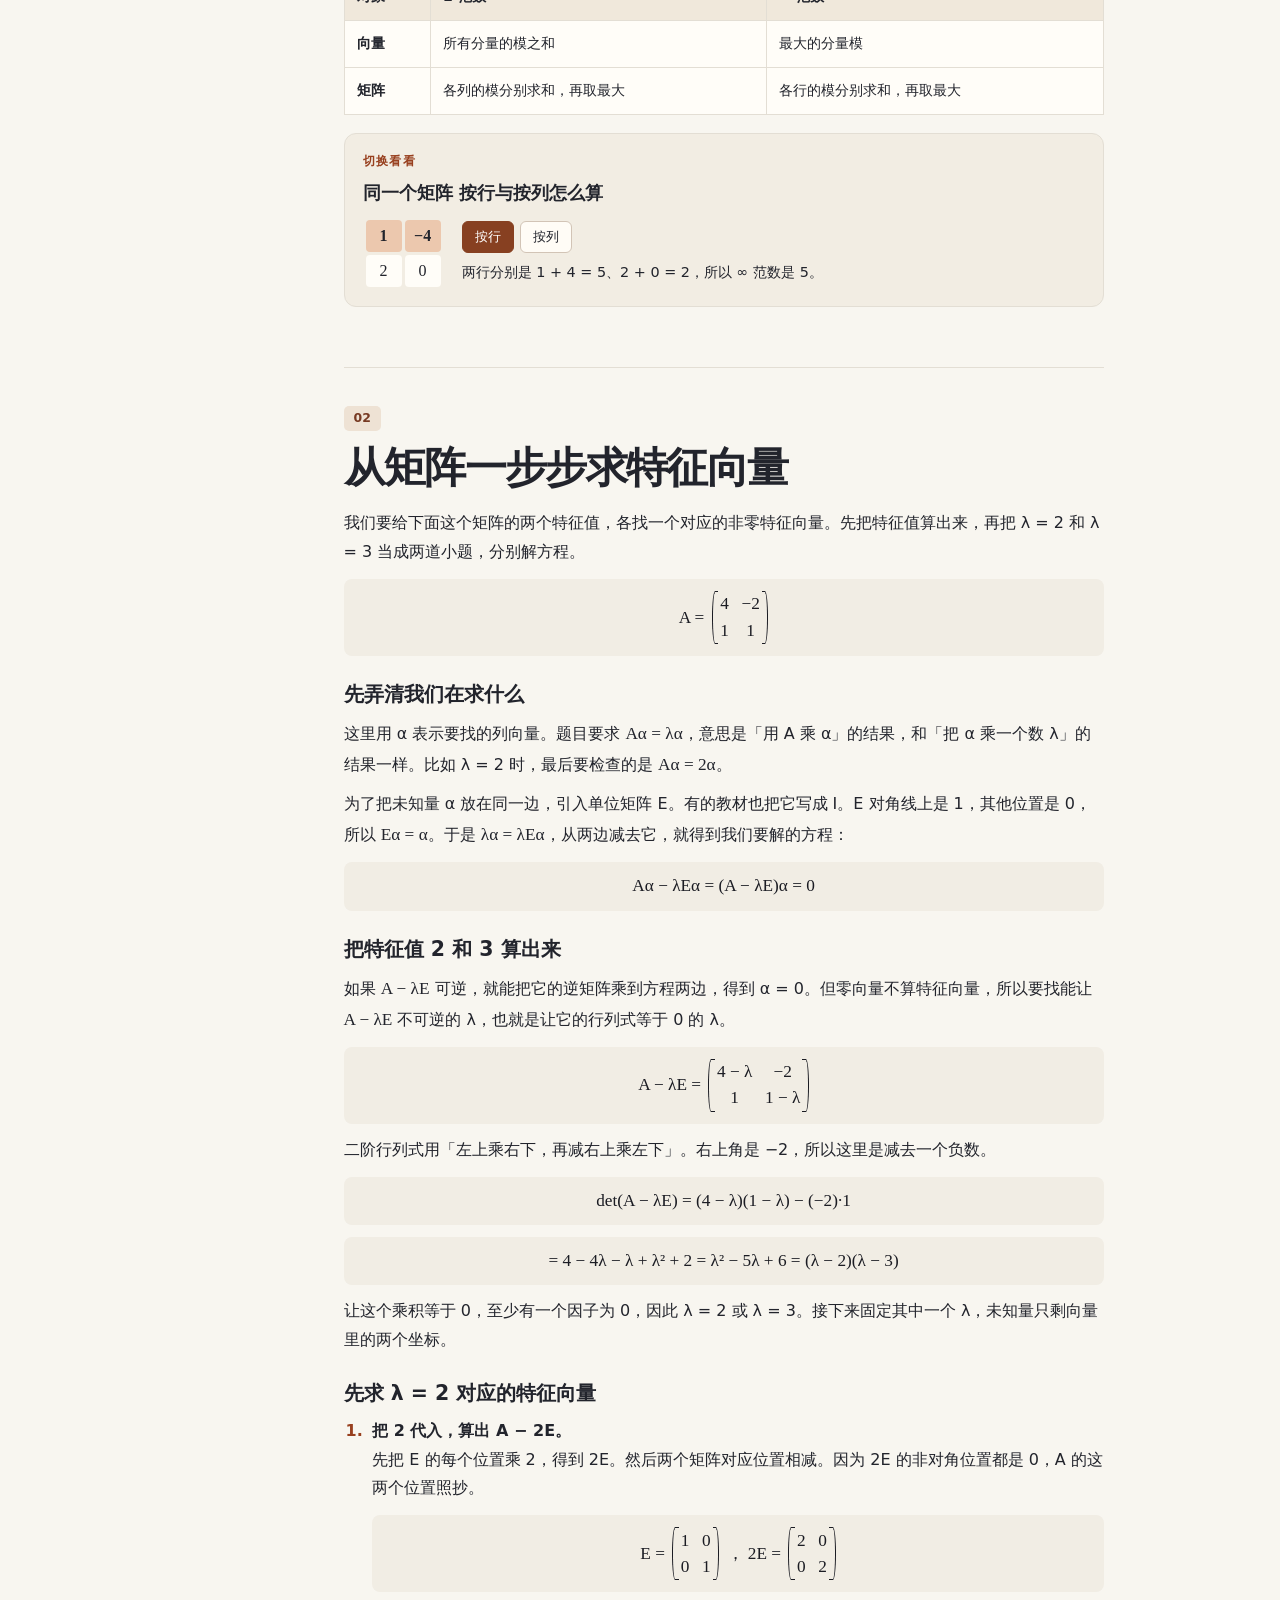
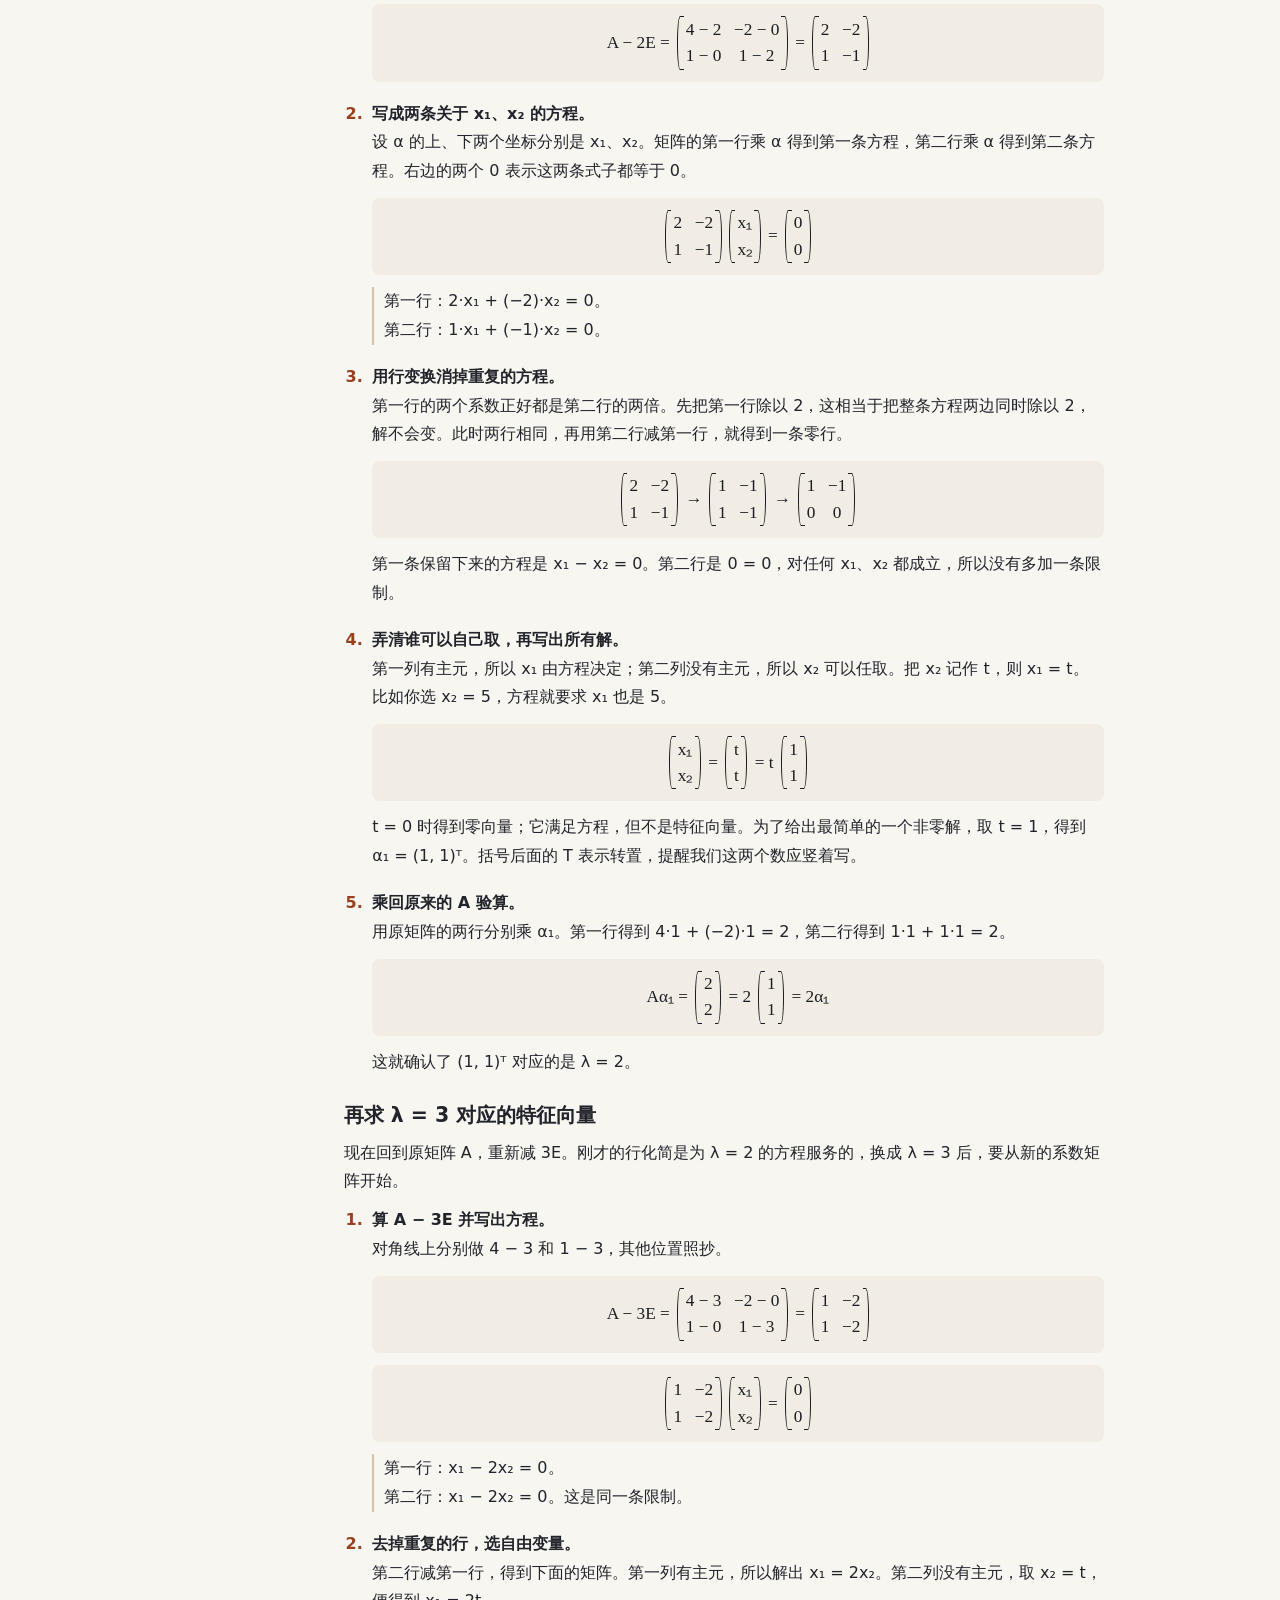
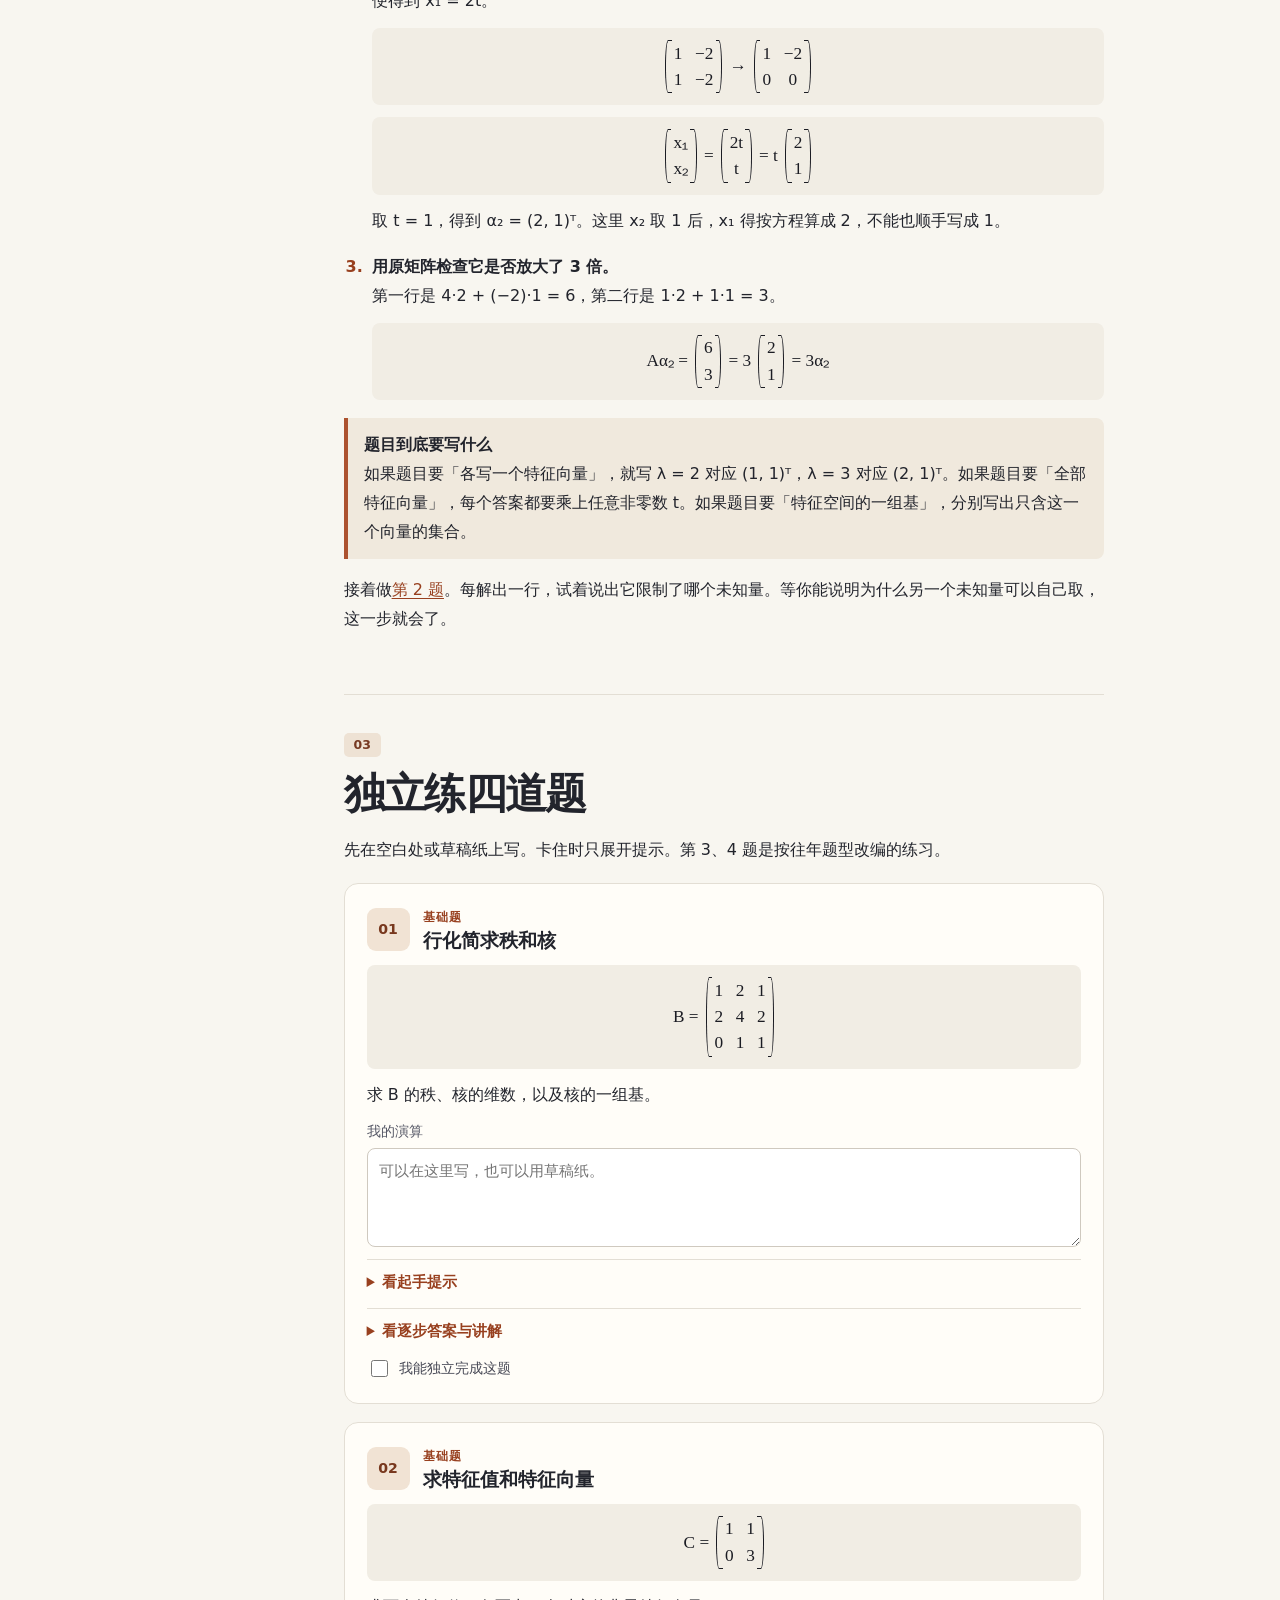
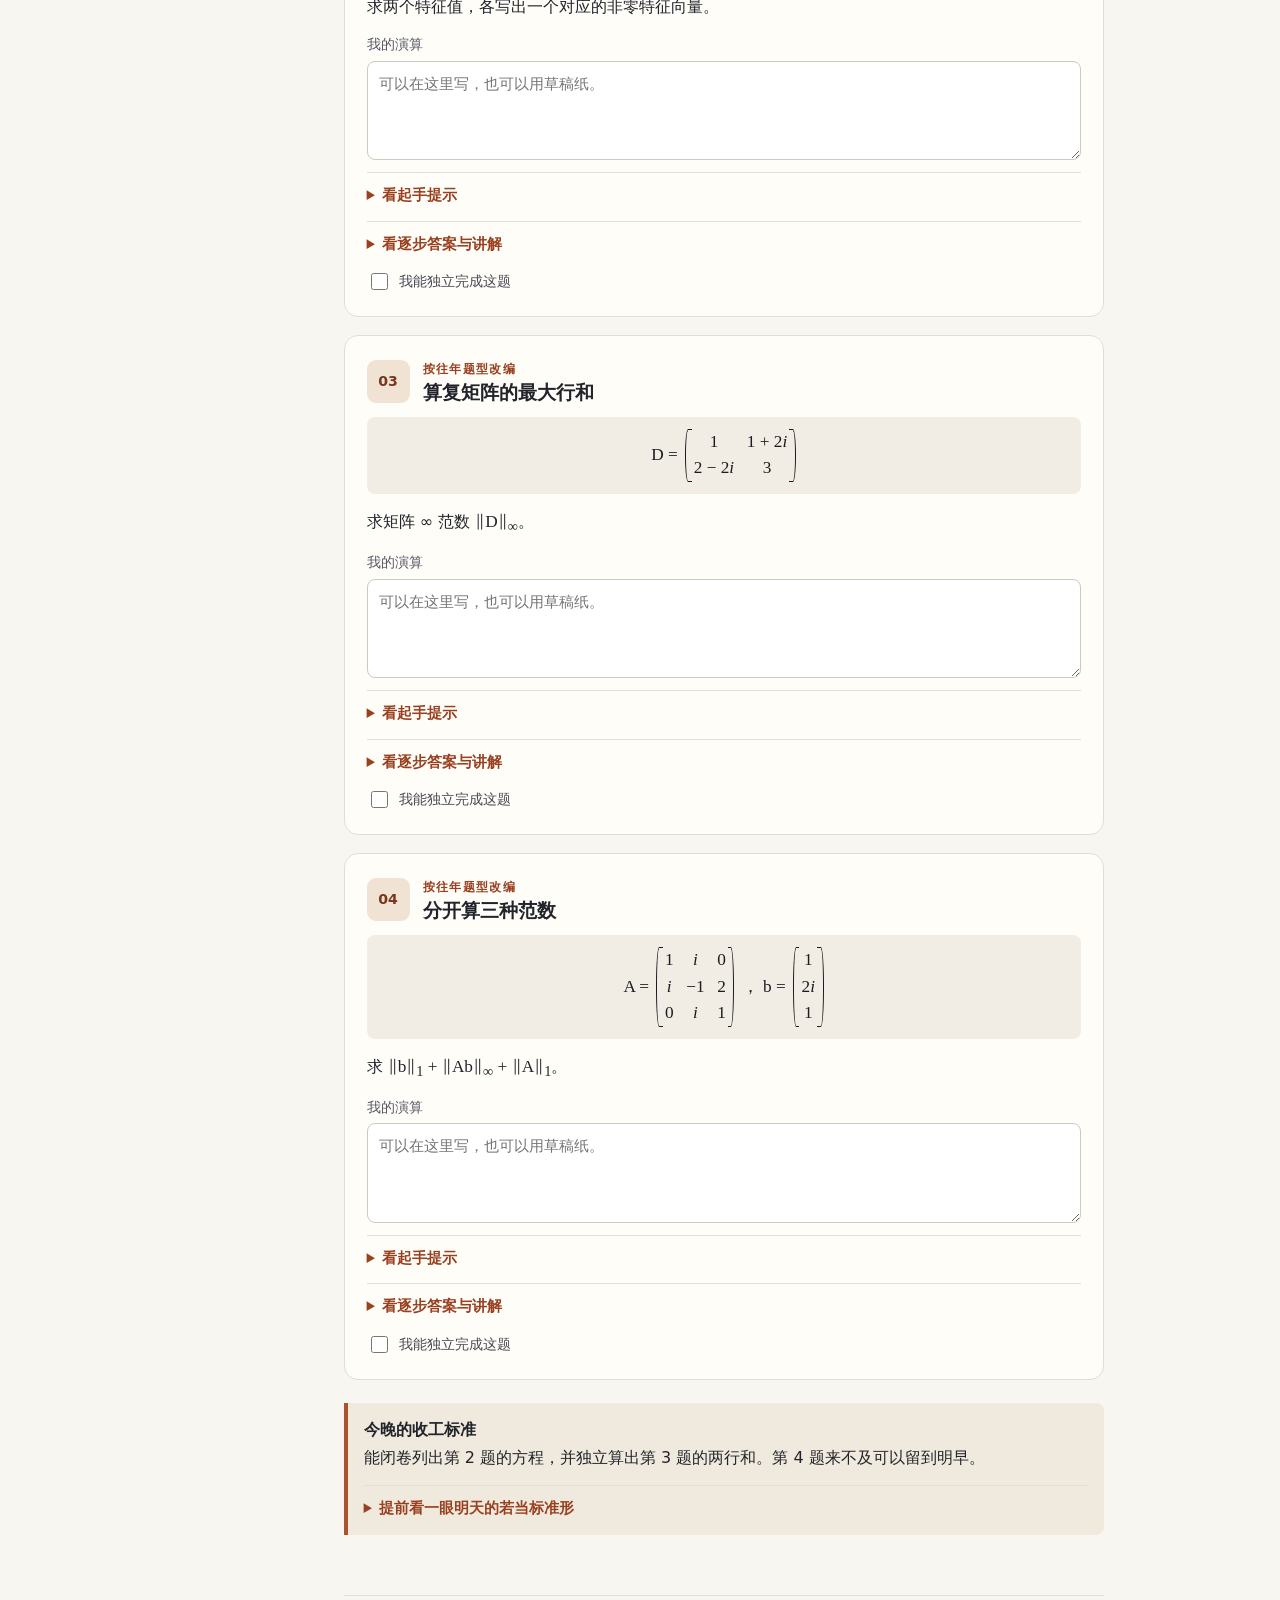
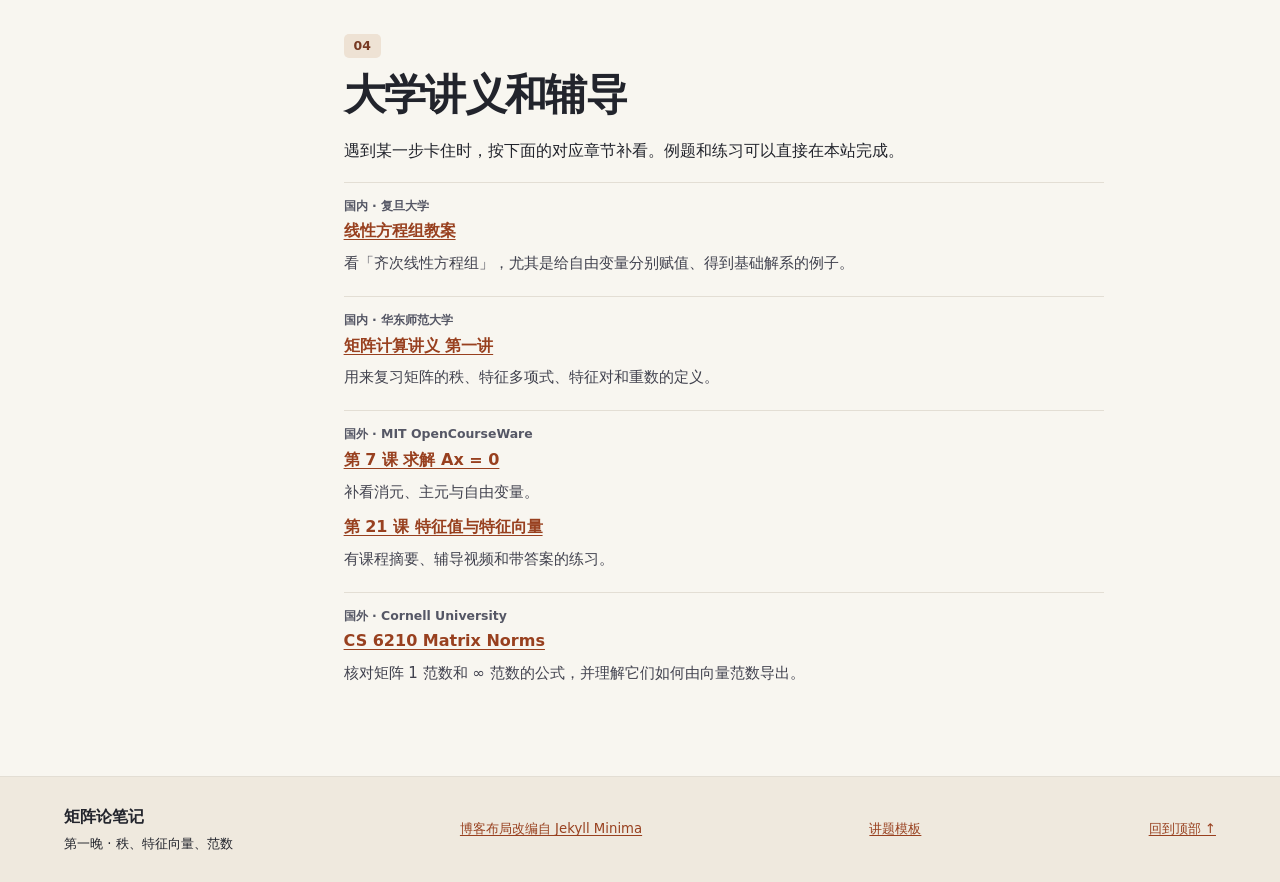
==== commit 01785dfc: "Document the teaching format and apply it to every exercise" ====
--- a/index.html
+++ b/index.html
@@ -81,135 +81,161 @@
 <section id="practice"><div class="section-num">03</div><h2>独立练四道题</h2><p>先在空白处或草稿纸上写。卡住时只展开提示。第 3、4 题是按往年题型改编的练习。</p><noscript><p>提示和答案仍可展开。启用 JavaScript 后可以保留勾选和草稿。</p></noscript>
 <div class="exercise" id="q1"><div class="ex-top"><span class="ex-no">01</span><div><p class="eyebrow">基础题</p><h3>行化简求秩和核</h3></div></div><div class="equation">B = <span class="matrix" role="img" aria-label="3 行 3 列，1、2、1；2、4、2；0、1、1"><span class="matrix-grid" style="--cols:3" aria-hidden="true"><span>1</span><span>2</span><span>1</span><span>2</span><span>4</span><span>2</span><span>0</span><span>1</span><span>1</span></span></span></div><p>求 B 的秩、核的维数，以及核的一组基。</p><label class="work-label" for="work-1">我的演算</label><textarea id="work-1" rows="3" spellcheck="false" placeholder="可以在这里写，也可以用草稿纸。"></textarea><details><summary>看起手提示</summary><p>先把第二行减去第一行的两倍，再把零行移到底部。</p></details><details class="solution">
   <summary>看逐步答案与讲解</summary>
-  <p class="solution-route"><strong>解题路线</strong> 行化简找主元 → 数秩和自由变量 → 写通解和基础解系 → 验算。</p>
-  <ol class="steps solution-steps">
-    <li>
-      <h4>用第一行消掉第二行的首项</h4>
-      <p>把三行记作 R₁、R₂、R₃。第二行的第一个数 2 是第一行首项 1 的两倍，所以用 R₂ − 2R₁。把某行的倍数加到另一行可以反向撤销，因此不改变 Bx = 0 的解。</p>
-      <div class="equation">(2, 4, 2) − 2(1, 2, 1) = (2 − 2, 4 − 4, 2 − 2) = (0, 0, 0)</div>
-    </li>
-    <li>
-      <h4>把零行移到底部</h4>
-      <p>第三行的首项已经是 0，不用再消第一列。交换第二、三行后，非零行的首个非零项依次在第 1、2 列，已经是阶梯形，不必再消第一行里的 2。</p>
-      <div class="equation"><span class="matrix" role="img" aria-label="3 行 3 列，1、2、1；2、4、2；0、1、1"><span class="matrix-grid" style="--cols:3" aria-hidden="true"><span>1</span><span>2</span><span>1</span><span>2</span><span>4</span><span>2</span><span>0</span><span>1</span><span>1</span></span></span> → <span class="matrix" role="img" aria-label="3 行 3 列，1、2、1；0、0、0；0、1、1"><span class="matrix-grid" style="--cols:3" aria-hidden="true"><span>1</span><span>2</span><span>1</span><span>0</span><span>0</span><span>0</span><span>0</span><span>1</span><span>1</span></span></span> → <span class="matrix" role="img" aria-label="3 行 3 列，1、2、1；0、1、1；0、0、0"><span class="matrix-grid" style="--cols:3" aria-hidden="true"><span>1</span><span>2</span><span>1</span><span>0</span><span>1</span><span>1</span><span>0</span><span>0</span><span>0</span></span></span></div>
-    </li>
-    <li>
-      <h4>数主元和自由变量</h4>
-      <p>化简后的第一行从第 1 列的 1 开始，第二行从第 2 列的 1 开始，这两个 1 就是主元，所以秩是 2。看方程时，你可以先自己决定 x₃，再由第二行算 x₂，最后由第一行算 x₁。三个坐标中只有 x₃ 能自己选，所以核的维数是 1。</p>
-      <div class="equation">rank(B) = 2，dim ker(B) = 3 − 2 = 1</div>
-    </li>
-    <li>
-      <h4>把两条非零行写成方程</h4>
-      <p>第 1 行给 x₁ + 2x₂ + x₃ = 0，第 2 行给 x₂ + x₃ = 0，第 3 行给 0 = 0。最后一行不增加约束，所以从更短的第 2 个方程开始回代。</p>
-      <p class="solution-work">设 x₃ = t，则 x₂ + t = 0，得到 x₂ = −t。<br>代入第一个方程：x₁ + 2(−t) + t = 0，即 x₁ − t = 0，所以 x₁ = t。</p>
-    </li>
-    <li>
-      <h4>区分通解和一组基</h4>
-      <p>任意 t 都给出一个解，这些解都是同一个非零向量的倍数。取 t = 1，得到的向量可以生成所有解，因此它单独就构成核的一组基。</p>
-      <div class="equation">x = (t, −t, t)ᵀ = t(1, −1, 1)ᵀ，基础解系为 {(1, −1, 1)ᵀ}</div>
-    </li>
-    <li>
-      <h4>用原矩阵验算</h4>
-      <p>把 (1, −1, 1)ᵀ 代回原来的 B。乘积的每个分量是一行和这个列向量对应相乘再相加。</p>
-      <p class="solution-work">第一行：1·1 + 2·(−1) + 1·1 = 0。<br>第二行：2·1 + 4·(−1) + 2·1 = 0。<br>第三行：0·1 + 1·(−1) + 1·1 = 0。</p>
-    </li>
-  </ol>
-  <p class="solution-note"><strong>容易丢分的地方</strong> 第三列虽然有非零数，却没有主元。判断自由变量看的是阶梯形里的主元位置。</p>
+  <div class="solution-route">
+    <p><strong>先读题</strong> 这题要交三个结果：秩是一个数，核的维数也是一个数，而一组基要写成向量的集合。核里的向量，就是乘上 B 后变成零向量的 x。</p>
+    <p><strong>解题路线</strong> 把 B 化成阶梯形，用同一个矩阵数主元、找自由变量，再写通解。</p>
+  </div>
+  <ol class="steps solution-steps">
+    <li>
+      <h4>先看 Bx = 0 的三行在说什么</h4>
+      <p>设 x 是含三个坐标的列向量。B 的每一行乘 x，分别给一条等于 0 的方程。先写出来，你就能看见哪些条件重复了。</p>
+      <p class="solution-work">第 1 行：x₁ + 2x₂ + x₃ = 0。<br>第 2 行：2x₁ + 4x₂ + 2x₃ = 0。<br>第 3 行：x₂ + x₃ = 0。</p>
+    </li>
+    <li>
+      <h4>消掉重复的第二行</h4>
+      <p>第二行恰好是第一行的两倍。用第二行减去第一行的两倍，相当于用一条原方程消去另一条里的重复条件。右边也做 0 − 2·0，还是 0。</p>
+      <div class="equation">(2, 4, 2) − 2(1, 2, 1) = (2 − 2, 4 − 4, 2 − 2) = (0, 0, 0)</div><div class="equation"><span class="matrix" role="img" aria-label="3 行 3 列，1、2、1；2、4、2；0、1、1"><span class="matrix-grid" style="--cols:3" aria-hidden="true"><span>1</span><span>2</span><span>1</span><span>2</span><span>4</span><span>2</span><span>0</span><span>1</span><span>1</span></span></span> → <span class="matrix" role="img" aria-label="3 行 3 列，1、2、1；0、0、0；0、1、1"><span class="matrix-grid" style="--cols:3" aria-hidden="true"><span>1</span><span>2</span><span>1</span><span>0</span><span>0</span><span>0</span><span>0</span><span>1</span><span>1</span></span></span></div>
+    </li>
+    <li>
+      <h4>把零行移到底部，再数主元</h4>
+      <p>交换第二行和第三行只是改变方程的排列顺序。现在第一条非零行的首个非零数在第 1 列，下一条在第 2 列，更靠右。矩阵已经是阶梯形，这两个首项就是主元。</p>
+      <div class="equation"><span class="matrix" role="img" aria-label="3 行 3 列，1、2、1；0、0、0；0、1、1"><span class="matrix-grid" style="--cols:3" aria-hidden="true"><span>1</span><span>2</span><span>1</span><span>0</span><span>0</span><span>0</span><span>0</span><span>1</span><span>1</span></span></span> → <span class="matrix" role="img" aria-label="3 行 3 列，1、2、1；0、1、1；0、0、0"><span class="matrix-grid" style="--cols:3" aria-hidden="true"><span>1</span><span>2</span><span>1</span><span>0</span><span>1</span><span>1</span><span>0</span><span>0</span><span>0</span></span></span></div><p class="solution-work">有 2 个主元，所以秩是 2。有 3 列，也就是 3 个坐标，只有 2 个主元变量，所以核的维数是 3 − 2 = 1。</p>
+    </li>
+    <li>
+      <h4>先选 x₃，再从下往上回代</h4>
+      <p>第 3 列没有主元，所以先把 x₃ 记作 t。选定 t 后，第二条非零行就能算出 x₂；得到 x₂ 后，第一行就只剩 x₁ 待求。零行给出的 0 = 0 不会限制 t。</p>
+      <p class="solution-work">由 x₂ + x₃ = 0 得 x₂ + t = 0，所以 x₂ = −t。<br>代入 x₁ + 2x₂ + x₃ = 0 得 x₁ + 2(−t) + t = 0。<br>合并同类项得到 x₁ − t = 0，所以 x₁ = t。</p>
+    </li>
+    <li>
+      <h4>写出全部解，再抽出一组基</h4>
+      <p>把 x₁、x₂、x₃ 按原顺序写回一列，再把共同的 t 提出来。t 任取时得到所有解；只取 t = 1 时，得到一个能生成整个核的非零向量。</p>
+      <div class="equation">x = (t, −t, t)ᵀ = t(1, −1, 1)ᵀ</div><p class="solution-work">比如取 t = 2 会得到 (2, −2, 2)ᵀ，它只是同一个方向的两倍，不会多出一维。</p>
+    </li>
+    <li>
+      <h4>用原矩阵检查这个向量</h4>
+      <p>因为题目问的是原矩阵 B 的核，验算时把 (1, −1, 1)ᵀ 乘回原矩阵。三个分量都应该是 0。</p>
+      <p class="solution-work">第 1 行：1·1 + 2·(−1) + 1·1 = 1 − 2 + 1 = 0。<br>第 2 行：2·1 + 4·(−1) + 2·1 = 2 − 4 + 2 = 0。<br>第 3 行：0·1 + 1·(−1) + 1·1 = −1 + 1 = 0。</p>
+    </li>
+  </ol>
+  <p class="solution-note"><strong>卷面答案</strong> rank(B) = 2，dim ker(B) = 1，基础解系为 {(1, −1, 1)ᵀ}。</p>
+  <p class="solution-note"><strong>容易丢分的地方</strong> 第三列有非零数，照样可以没有主元。要看每条非零行的第一个非零数落在哪一列。</p>
+  <p class="verify"><strong>盖住答案试着说</strong> 为什么可以先随便选 x₃，却不能再随便选 x₂？</p>
 </details><label class="check"><input type="checkbox" data-check="1"> 我能独立完成这题</label></div>
 <div class="exercise" id="q2"><div class="ex-top"><span class="ex-no">02</span><div><p class="eyebrow">基础题</p><h3>求特征值和特征向量</h3></div></div><div class="equation">C = <span class="matrix" role="img" aria-label="2 行 2 列，1、1；0、3"><span class="matrix-grid" style="--cols:2" aria-hidden="true"><span>1</span><span>1</span><span>0</span><span>3</span></span></span></div><p>求两个特征值，各写出一个对应的非零特征向量。</p><label class="work-label" for="work-2">我的演算</label><textarea id="work-2" rows="3" spellcheck="false" placeholder="可以在这里写，也可以用草稿纸。"></textarea><details><summary>看起手提示</summary><p>C 是上三角矩阵。读出特征值后，分别写出 C − I 和 C − 3I。</p></details><details class="solution">
   <summary>看逐步答案与讲解</summary>
-  <p class="solution-route"><strong>解题路线</strong> 找特征值 → 每个特征值各解一次齐次方程组 → 用 Cv = λv 验算。</p>
-  <ol class="steps solution-steps">
-    <li>
-      <h4>用行列式找特征值</h4>
-      <p>特征向量必须非零。要让 (C − λI)v = 0 有非零解，C − λI 就必须不可逆，行列式为零。二阶行列式用主对角线乘积减副对角线乘积。</p>
-      <div class="equation">C − λI = <span class="matrix" role="img" aria-label="2 行 2 列，1 − λ、1；0、3 − λ"><span class="matrix-grid" style="--cols:2" aria-hidden="true"><span>1 − λ</span><span>1</span><span>0</span><span>3 − λ</span></span></span></div><div class="equation">det(C − λI) = (1 − λ)(3 − λ) − 1·0 = 0</div><p class="solution-work">两个因子至少一个为零，所以 λ = 1 或 λ = 3。下次见到上三角矩阵，也可以直接读对角线。</p>
-    </li>
-    <li>
-      <h4>代入 λ = 1 并逐行读方程</h4>
-      <p>只把对角元减 1，右上角的 1 照抄。用得到的矩阵乘 x = (x₁, x₂)ᵀ，右边是零向量。</p>
-      <div class="equation"><span class="matrix" role="img" aria-label="2 行 2 列，0、1；0、2"><span class="matrix-grid" style="--cols:2" aria-hidden="true"><span>0</span><span>1</span><span>0</span><span>2</span></span></span><span class="matrix" role="img" aria-label="2 行 1 列，x₁；x₂"><span class="matrix-grid" style="--cols:1" aria-hidden="true"><span>x₁</span><span>x₂</span></span></span> = <span class="matrix" role="img" aria-label="2 行 1 列，0；0"><span class="matrix-grid" style="--cols:1" aria-hidden="true"><span>0</span><span>0</span></span></span></div><p class="solution-work">第一行：0·x₁ + 1·x₂ = 0，所以 x₂ = 0。<br>第二行：0·x₁ + 2·x₂ = 0，也要求 x₂ = 0。</p>
-    </li>
-    <li>
-      <h4>为 λ = 1 选非零向量并验算</h4>
-      <p>两行都只出现 x₂，所以它们只要求 x₂ = 0，x₁ 没有被限制。令 x₁ = t，所有解就是 (t, 0)ᵀ = t(1, 0)ᵀ。取 t = 1，得到 v₁ = (1, 0)ᵀ。接下来乘的是原矩阵 C，因为要检查 Cv₁ 是否等于 1·v₁。</p>
-      <div class="equation">Cv₁ = (1·1 + 1·0, 0·1 + 3·0)ᵀ = (1, 0)ᵀ = 1·v₁</div>
-    </li>
-    <li>
-      <h4>代入 λ = 3 并逐行读方程</h4>
-      <p>对角线分别变成 1 − 3 = −2、3 − 3 = 0，右上角仍是 1。</p>
-      <div class="equation"><span class="matrix" role="img" aria-label="2 行 2 列，−2、1；0、0"><span class="matrix-grid" style="--cols:2" aria-hidden="true"><span>−2</span><span>1</span><span>0</span><span>0</span></span></span><span class="matrix" role="img" aria-label="2 行 1 列，x₁；x₂"><span class="matrix-grid" style="--cols:1" aria-hidden="true"><span>x₁</span><span>x₂</span></span></span> = <span class="matrix" role="img" aria-label="2 行 1 列，0；0"><span class="matrix-grid" style="--cols:1" aria-hidden="true"><span>0</span><span>0</span></span></span></div><p class="solution-work">第一行：−2x₁ + x₂ = 0，所以 x₂ = 2x₁。<br>第二行：0·x₁ + 0·x₂ = 0，对任何 x₁、x₂ 都成立，不增加约束。</p>
-    </li>
-    <li>
-      <h4>为 λ = 3 选非零向量并验算</h4>
-      <p>这次第一行给出了两个未知量的关系，但没有把它们固定成某两个数。可以令 x₁ = t，然后 x₂ 必须是 2t。所有解就是 (t, 2t)ᵀ = t(1, 2)ᵀ。为了拿到一个非零向量，取 t = 1，得到 v₂ = (1, 2)ᵀ。</p>
-      <div class="equation">Cv₂ = (1·1 + 1·2, 0·1 + 3·2)ᵀ = (3, 6)ᵀ = 3v₂</div>
-    </li>
-  </ol>
-  <p class="solution-note"><strong>容易丢分的地方</strong> 不能把两个变量都取成 0。任何非零倍数仍是同一特征值的特征向量，比如 (2, 4)ᵀ 也可作为 λ = 3 的答案。</p>
+  <div class="solution-route">
+    <p><strong>先读题</strong> 找出哪两个数 λ 可以让 C 把某个非零向量放大为 λ 倍，并为每个 λ 写一个这样的向量。两个向量要分别和各自的 λ 对上。</p>
+    <p><strong>解题路线</strong> 先找 λ。每找到一个 λ，就回到原矩阵 C，重新算 C − λI、解方程、验算。</p>
+  </div>
+  <ol class="steps solution-steps">
+    <li>
+      <h4>先写出我们要解的式子</h4>
+      <p>Cv = λv。由于单位矩阵 I 乘 v 还是 v，右边也可以写成 λIv。移到左边，就变成 (C − λI)v = 0。如果 C − λI 可逆，方程只有零解；题目要非零向量，所以要让它的行列式等于 0。</p>
+      <div class="equation">C − λI = <span class="matrix" role="img" aria-label="2 行 2 列，1 − λ、1；0、3 − λ"><span class="matrix-grid" style="--cols:2" aria-hidden="true"><span>1 − λ</span><span>1</span><span>0</span><span>3 − λ</span></span></span></div><div class="equation">det(C − λI) = (1 − λ)(3 − λ) − 1·0 = 0</div><p class="solution-work">两个因子至少一个是 0，所以 λ = 1 或 λ = 3。</p>
+    </li>
+    <li>
+      <h4>固定 λ = 1，写出两个方程</h4>
+      <p>从 C 的对角线上分别减去 1，得到 1 − 1 = 0、3 − 1 = 2。其余元素照抄。用得到的矩阵乘列向量 x，逐行和零向量对应。</p>
+      <div class="equation">C − I = <span class="matrix" role="img" aria-label="2 行 2 列，0、1；0、2"><span class="matrix-grid" style="--cols:2" aria-hidden="true"><span>0</span><span>1</span><span>0</span><span>2</span></span></span></div><div class="equation"><span class="matrix" role="img" aria-label="2 行 2 列，0、1；0、2"><span class="matrix-grid" style="--cols:2" aria-hidden="true"><span>0</span><span>1</span><span>0</span><span>2</span></span></span><span class="matrix" role="img" aria-label="2 行 1 列，x₁；x₂"><span class="matrix-grid" style="--cols:1" aria-hidden="true"><span>x₁</span><span>x₂</span></span></span> = <span class="matrix" role="img" aria-label="2 行 1 列，0；0"><span class="matrix-grid" style="--cols:1" aria-hidden="true"><span>0</span><span>0</span></span></span></div><p class="solution-work">第 1 行：0·x₁ + 1·x₂ = 0，所以 x₂ = 0。<br>第 2 行：0·x₁ + 2·x₂ = 0，同样要求 x₂ = 0。</p>
+    </li>
+    <li>
+      <h4>说明 λ = 1 时哪个坐标可以自己选</h4>
+      <p>第二行减去第一行的两倍就成了零行。留下的主元在第 2 列，所以方程只固定了 x₂。第一列没有主元，令 x₁ = t。</p>
+      <div class="equation"><span class="matrix" role="img" aria-label="2 行 2 列，0、1；0、2"><span class="matrix-grid" style="--cols:2" aria-hidden="true"><span>0</span><span>1</span><span>0</span><span>2</span></span></span> → <span class="matrix" role="img" aria-label="2 行 2 列，0、1；0、0"><span class="matrix-grid" style="--cols:2" aria-hidden="true"><span>0</span><span>1</span><span>0</span><span>0</span></span></span></div><p class="solution-work">所有解是 (t, 0)ᵀ = t(1, 0)ᵀ。取 t = 1，得到 v₁ = (1, 0)ᵀ。</p>
+    </li>
+    <li>
+      <h4>固定 λ = 3，从原矩阵再算一次</h4>
+      <p>这次对角线上减去 3，得到 1 − 3 = −2、3 − 3 = 0。上一问的矩阵只适用于 λ = 1，这一步要重新用 C。</p>
+      <div class="equation">C − 3I = <span class="matrix" role="img" aria-label="2 行 2 列，−2、1；0、0"><span class="matrix-grid" style="--cols:2" aria-hidden="true"><span>−2</span><span>1</span><span>0</span><span>0</span></span></span></div><div class="equation"><span class="matrix" role="img" aria-label="2 行 2 列，−2、1；0、0"><span class="matrix-grid" style="--cols:2" aria-hidden="true"><span>−2</span><span>1</span><span>0</span><span>0</span></span></span><span class="matrix" role="img" aria-label="2 行 1 列，x₁；x₂"><span class="matrix-grid" style="--cols:1" aria-hidden="true"><span>x₁</span><span>x₂</span></span></span> = <span class="matrix" role="img" aria-label="2 行 1 列，0；0"><span class="matrix-grid" style="--cols:1" aria-hidden="true"><span>0</span><span>0</span></span></span></div><p class="solution-work">第 1 行：−2x₁ + x₂ = 0。<br>第 2 行：0·x₁ + 0·x₂ = 0，对任何坐标都成立。</p>
+    </li>
+    <li>
+      <h4>说明 λ = 3 时为什么取 2 也可以</h4>
+      <p>第一行除以 −2 后变成 x₁ − x₂/2 = 0。主元在第 1 列，所以按阶梯形的读法，把第 2 列对应的 x₂ 作为自由变量。令 x₂ = t，则 x₁ = t/2。</p>
+      <div class="equation"><span class="matrix" role="img" aria-label="2 行 2 列，−2、1；0、0"><span class="matrix-grid" style="--cols:2" aria-hidden="true"><span>−2</span><span>1</span><span>0</span><span>0</span></span></span> → <span class="matrix" role="img" aria-label="2 行 2 列，1、−1/2；0、0"><span class="matrix-grid" style="--cols:2" aria-hidden="true"><span>1</span><span>−1/2</span><span>0</span><span>0</span></span></span></div><p class="solution-work">所有解是 (t/2, t)ᵀ。取 t = 1 会得到 (1/2, 1)ᵀ，也正确。为了让两个坐标都是整数，可以取 t = 2，得到 v₂ = (1, 2)ᵀ。</p>
+    </li>
+    <li>
+      <h4>分别乘回 C，核对两个对应关系</h4>
+      <p>验算用原矩阵 C。第一组乘积要等于原向量的 1 倍，第二组要等于原向量的 3 倍。</p>
+      <div class="equation">Cv₁ = (1·1 + 1·0, 0·1 + 3·0)ᵀ = (1, 0)ᵀ = 1·v₁</div><div class="equation">Cv₂ = (1·1 + 1·2, 0·1 + 3·2)ᵀ = (3, 6)ᵀ = 3v₂</div>
+    </li>
+  </ol>
+  <p class="solution-note"><strong>卷面答案</strong> λ = 1 对应 (1, 0)ᵀ；λ = 3 对应 (1, 2)ᵀ。</p>
+  <p class="solution-note"><strong>容易丢分的地方</strong> 自由变量取 1 只是为了方便。任意非零倍数都可以；把自由变量取成 0 得到的零向量不算特征向量。</p>
+  <p class="verify"><strong>盖住答案试着说</strong> 为什么 λ = 1 时自由变量是 x₁，λ = 3 时却可以按主元位置选 x₂？</p>
 </details><label class="check"><input type="checkbox" data-check="2"> 我能独立完成这题</label></div>
 <div class="exercise" id="q3"><div class="ex-top"><span class="ex-no">03</span><div><p class="eyebrow">按往年题型改编</p><h3>算复矩阵的最大行和</h3></div></div><div class="equation">D = <span class="matrix" role="img" aria-label="2 行 2 列，1、1 + 2i；2 − 2i、3"><span class="matrix-grid" style="--cols:2" aria-hidden="true"><span>1</span><span>1 + 2<i>i</i></span><span>2 − 2<i>i</i></span><span>3</span></span></span></div><p>求矩阵 ∞ 范数 <span class="math">‖D‖<sub>∞</sub></span>。</p><label class="work-label" for="work-3">我的演算</label><textarea id="work-3" rows="3" spellcheck="false" placeholder="可以在这里写，也可以用草稿纸。"></textarea><details><summary>看起手提示</summary><p>分别取四个元素的模。先在每一行内部相加，再在两行之间比较。</p></details><details class="solution">
   <summary>看逐步答案与讲解</summary>
-  <p class="solution-route"><strong>解题路线</strong> 先逐项取模 → 分别求两行的和 → 比较并取最大。</p>
-  <ol class="steps solution-steps">
-    <li>
-      <h4>认出题目要按行算</h4>
-      <p>D 是矩阵，题目要的是 ∞ 范数，因此先算每一行的模之和。每行得到一个实数，最后才取最大。</p>
+  <div class="solution-route">
+    <p><strong>先读题</strong> 题目给的是矩阵 D，要求它的 ∞ 范数。这里要找哪一行的元素取模后加起来最大，最后交一个非负实数。</p>
+    <p><strong>解题路线</strong> 先确认按行算。每行先逐项取模，再相加，最后比较两行。</p>
+  </div>
+  <ol class="steps solution-steps">
+    <li>
+      <h4>先分清取最大值的时机</h4>
+      <p>第 1 行有两个元素，第 2 行也有两个元素。各自都要算成一个行和，最后比较这两个行和。若题目给的是向量，∞ 范数才直接比较分量的模。</p>
       <div class="equation">‖D‖∞ = max(第一行模之和，第二行模之和)</div>
     </li>
     <li>
-      <h4>算第一行</h4>
-      <p>实数 1 的模是 1。对复数 1 + 2i，实部是 1、虚部是 2，用 |a + bi| = √(a² + b²)。</p>
-      <div class="equation">|1| + |1 + 2i| = 1 + √(1² + 2²) = 1 + √5</div>
-    </li>
-    <li>
-      <h4>算第二行</h4>
-      <p>2 − 2i 的虚部是 −2。虚部平方后是 4，所以这个元素的模是 √8 = 2√2。右边实数 3 的模是 3。</p>
-      <div class="equation">|2 − 2i| + |3| = √(2² + (−2)²) + 3 = 2√2 + 3</div>
-    </li>
-    <li>
-      <h4>比较两行并写答案</h4>
-      <p>第二行的实数项 3 大于第一行的 1，根号项 √8 也大于 √5，因此第二行的和更大。</p>
-      <div class="equation">‖D‖∞ = 3 + 2√2</div>
-    </li>
-  </ol>
-  <p class="solution-note"><strong>容易丢分的地方</strong> 要先对每个元素取模，再在同一行相加。例如，同一行里若有 1 和 −1，正确的和是 |1| + |−1| = 2；如果先相加再取模，就会错算成 |1 + (−1)| = 0。</p>
+      <h4>算第一行的两个模，再相加</h4>
+      <p>第一个元素是实数 1，模是 1。第二个元素 1 + 2i 的实部是 1，虚部是 2。复数的模相当于平面上点 (1, 2) 到原点的距离，所以要把两项分别平方后相加再开根号。</p>
+      <p class="solution-work">|1| = 1。<br>|1 + 2i| = √(1² + 2²) = √(1 + 4) = √5。</p><div class="equation">第一行模之和 = 1 + √5</div>
+    </li>
+    <li>
+      <h4>算第二行的两个模，再相加</h4>
+      <p>2 − 2i 的虚部是 −2，平方时负号要留在括号里。另一个元素是正实数 3，模就是 3。</p>
+      <p class="solution-work">|2 − 2i| = √(2² + (−2)²) = √(4 + 4) = √8 = 2√2。<br>|3| = 3。</p><div class="equation">第二行模之和 = 3 + 2√2</div>
+    </li>
+    <li>
+      <h4>比较行和，再核对大小</h4>
+      <p>第二行的实数项 3 大于第一行的 1，根号项 √8 也大于 √5，因此不用按计算器就能判断第二行更大。</p>
+      <p class="solution-work">粗略检查：两行分别约为 3.24 和 5.83，和刚才的比较一致。</p><div class="equation">‖D‖∞ = 3 + 2√2</div>
+    </li>
+  </ol>
+  <p class="solution-note"><strong>卷面答案</strong> ‖D‖∞ = 3 + 2√2。</p>
+  <p class="solution-note"><strong>容易丢分的地方</strong> 先取模再相加。假如一行里有 1 和 −1，这一行的模之和是 2，先把数相加再取模会错算成 0。</p>
+  <p class="verify"><strong>盖住答案试着说</strong> 为什么这题先得到两个行和，而不是从四个元素中挑最大的一个？</p>
 </details><label class="check"><input type="checkbox" data-check="3"> 我能独立完成这题</label></div>
 <div class="exercise" id="q4"><div class="ex-top"><span class="ex-no">04</span><div><p class="eyebrow">按往年题型改编</p><h3>分开算三种范数</h3></div></div><div class="equation">A = <span class="matrix" role="img" aria-label="3 行 3 列，1、i、0；i、−1、2；0、i、1"><span class="matrix-grid" style="--cols:3" aria-hidden="true"><span>1</span><span><i>i</i></span><span>0</span><span><i>i</i></span><span>−1</span><span>2</span><span>0</span><span><i>i</i></span><span>1</span></span></span>， b = <span class="matrix" role="img" aria-label="3 行 1 列，1；2i；1"><span class="matrix-grid" style="--cols:1" aria-hidden="true"><span>1</span><span>2<i>i</i></span><span>1</span></span></span></div><p>求 <span class="math">‖b‖<sub>1</sub> + ‖Ab‖<sub>∞</sub> + ‖A‖<sub>1</sub></span>。</p><label class="work-label" for="work-4">我的演算</label><textarea id="work-4" rows="3" spellcheck="false" placeholder="可以在这里写，也可以用草稿纸。"></textarea><details><summary>看起手提示</summary><p>先算 b 的模之和，再算 Ab。最后一项按列求和。</p></details><details class="solution">
   <summary>看逐步答案与讲解</summary>
-  <p class="solution-route"><strong>解题路线</strong> 依次算向量 b 的 1 范数、向量 Ab 的 ∞ 范数、矩阵 A 的 1 范数。</p>
-  <ol class="steps solution-steps">
-    <li>
-      <h4>先分清三个对象</h4>
-      <p>b 和 Ab 都是列向量，因此分别用「所有分量模之和」与「最大分量模」。A 是矩阵，它的 1 范数要比较各列模之和。</p>
-    </li>
-    <li>
-      <h4>算向量 b 的 1 范数</h4>
-      <p>b 的三个分量是 1、2i、1。纯虚数 2i 的实部是 0，所以 |2i| = √(0² + 2²) = 2。</p>
+  <div class="solution-route">
+    <p><strong>先读题</strong> 一共有三项。第一项看列向量 b，第二项看乘出来的列向量 Ab，第三项看矩阵 A。它们有的用同一个下标，规则却要看对象。</p>
+    <p><strong>解题路线</strong> 把每项当成一小题。先完成 b，再算 Ab 和它的范数，最后算 A 的范数并相加。</p>
+  </div>
+  <ol class="steps solution-steps">
+    <li>
+      <h4>先给三个对象分配算法</h4>
+      <p>b 和 Ab 都只有一列。向量的下标 1 表示把所有分量的模加起来，下标 ∞ 表示只取其中最大的模。A 有三行三列，它的 1 范数要先给每列各算一个模之和。</p>
+      <p class="solution-work">‖b‖₁：取模后加。<br>‖Ab‖∞：先乘出向量，取模后挑最大。<br>‖A‖₁：按列取模求和，再挑最大列和。</p>
+    </li>
+    <li>
+      <h4>先算 b 的三个分量的模</h4>
+      <p>b 的中间分量是 2i，它的实部为 0，虚部为 2，所以模是 √(0² + 2²) = 2。两端的 1 取模后还是 1。</p>
       <div class="equation">‖b‖₁ = |1| + |2i| + |1| = 1 + 2 + 1 = 4</div>
     </li>
     <li>
-      <h4>逐行乘出 Ab</h4>
-      <p>A 有三行三列，b 有三行一列，所以 Ab 有三行一列。要找 Ab 的第几个分量，就拿 A 的第几行和 b 的三个分量对齐，先相乘，再把三个乘积相加。出现 i·2i 时，先乘出 2i²，再用 i² = −1。</p>
-      <p class="solution-work">第一行：1·1 + i·2i + 0·1 = 1 + 2i² + 0 = 1 − 2 = −1。<br>第二行：i·1 + (−1)·2i + 2·1 = i − 2i + 2 = 2 − i。<br>第三行：0·1 + i·2i + 1·1 = 0 + 2i² + 1 = −2 + 1 = −1。</p><div class="equation">Ab = <span class="matrix" role="img" aria-label="3 行 1 列，−1；2 − i；−1"><span class="matrix-grid" style="--cols:1" aria-hidden="true"><span>−1</span><span>2 − i</span><span>−1</span></span></span></div>
-    </li>
-    <li>
-      <h4>算 Ab 的 ∞ 范数</h4>
-      <p>只比较三个分量的模。中间分量 2 − i 的实部是 2、虚部是 −1，所以它的模是 √5。两端的 −1 取模后都是 1。</p>
-      <div class="equation">‖Ab‖∞ = max(1, √(2² + (−1)²), 1) = √5</div>
-    </li>
-    <li>
-      <h4>算矩阵 A 的 1 范数</h4>
-      <p>这次按列看 A。每列都要先取模，再把三个模加起来。注意 |i| = 1、|−1| = 1。</p>
-      <p class="solution-work">第 1 列 (1, i, 0)ᵀ：1 + 1 + 0 = 2。<br>第 2 列 (i, −1, i)ᵀ：1 + 1 + 1 = 3。<br>第 3 列 (0, 2, 1)ᵀ：0 + 2 + 1 = 3。</p><div class="equation">‖A‖₁ = max(2, 3, 3) = 3</div>
-    </li>
-    <li>
-      <h4>把三个结果相加</h4>
-      <p>按题目原来的顺序写回去，检查三个量都已算过。</p>
+      <h4>逐行算出 Ab 的三个分量</h4>
+      <p>A 的每一行有三个数，b 也有三个分量。一行与 b 对应相乘再相加，得到一个分量。有三行，就得到三个分量。遇到 i·2i，先合成 2i²，再用 i² = −1。</p>
+      <p class="solution-work">第 1 行：1·1 + i·2i + 0·1 = 1 + 2i² + 0 = 1 − 2 = −1。<br>第 2 行：i·1 + (−1)·2i + 2·1 = i − 2i + 2 = 2 − i。<br>第 3 行：0·1 + i·2i + 1·1 = 0 + 2i² + 1 = −2 + 1 = −1。</p><div class="equation">Ab = <span class="matrix" role="img" aria-label="3 行 1 列，−1；2 − i；−1"><span class="matrix-grid" style="--cols:1" aria-hidden="true"><span>−1</span><span>2 − i</span><span>−1</span></span></span></div>
+    </li>
+    <li>
+      <h4>给 Ab 的三个分量取模，再取最大</h4>
+      <p>现在已经有了一个向量，不再按矩阵的行来求和。两端都是 −1，模是 1；中间的 2 − i 要把实部 2、虚部 −1 分别平方。</p>
+      <div class="equation">‖Ab‖∞ = max(1, √(2² + (−1)²), 1) = max(1, √5, 1) = √5</div>
+    </li>
+    <li>
+      <h4>回到 A 从上到下读每一列</h4>
+      <p>第三项只需要 A 的元素。每一列从上到下取模再相加。比如第 2 列是 i、−1、i，这三个元素的模都是 1。</p>
+      <p class="solution-work">第 1 列：|1| + |i| + |0| = 1 + 1 + 0 = 2。<br>第 2 列：|i| + |−1| + |i| = 1 + 1 + 1 = 3。<br>第 3 列：|0| + |2| + |1| = 0 + 2 + 1 = 3。</p><div class="equation">‖A‖₁ = max(2, 3, 3) = 3</div>
+    </li>
+    <li>
+      <h4>加起来，用另一种方式核对乘积</h4>
+      <p>把三项按题目顺序相加。再抽查最影响答案的中间分量：也可以把 Ab 理解为用 b 的分量给 A 的三列加权。取这个和的第 2 个坐标，得到 1·i + 2i·(−1) + 1·2 = 2 − i，和逐行乘出来的一致。</p>
       <div class="equation">‖b‖₁ + ‖Ab‖∞ + ‖A‖₁ = 4 + √5 + 3 = 7 + √5</div>
     </li>
   </ol>
-  <p class="solution-note"><strong>容易丢分的地方</strong> 看到 ‖Ab‖∞ 时，先乘出 Ab。向量 b 的 1 范数和矩阵 A 的 1 范数虽然都写下标 1，计算对象不同。</p>
+  <p class="solution-note"><strong>卷面答案</strong> 7 + √5。</p>
+  <p class="solution-note"><strong>容易丢分的地方</strong> 下标 1 不等于固定一种算法。对 b 的分量取模后全部相加；对 A 要先区分列，再取最大列和。</p>
+  <p class="verify"><strong>盖住答案试着说</strong> 题目里的哪个量必须先做乘法？为什么最后一项要算三个列和？</p>
 </details><label class="check"><input type="checkbox" data-check="4"> 我能独立完成这题</label></div>
 <div class="callout finish"><strong>今晚的收工标准</strong><p>能闭卷列出第 2 题的方程，并独立算出第 3 题的两行和。第 4 题来不及可以留到明早。</p><details><summary>提前看一眼明天的若当标准形</summary><p>另取矩阵 J，第一行是 (2, 1)，第二行是 (0, 2)。它的特征值 λ = 2 在特征多项式里出现两次，但 <span class="math">J − 2I</span> 的核只有一维，所以最多只能找到一个线性无关的特征向量。这就是明天要区分的代数重数和几何重数。</p></details></div>
 </section>
@@ -220,5 +246,5 @@
 <li><span>国外 · MIT OpenCourseWare</span><a href="https://www.ocw.mit.edu/courses/18-06sc-linear-algebra-fall-2011/pages/ax-b-and-the-four-subspaces/solving-ax-0-pivot-variables-special-solutions/">第 7 课 求解 Ax = 0</a><p>补看消元、主元与自由变量。</p><a href="https://www.ocw.mit.edu/courses/18-06sc-linear-algebra-fall-2011/pages/least-squares-determinants-and-eigenvalues/eigenvalues-and-eigenvectors/">第 21 课 特征值与特征向量</a><p>有课程摘要、辅导视频和带答案的练习。</p></li>
 <li><span>国外 · Cornell University</span><a href="https://www.cs.cornell.edu/courses/cs6210/2025fa/lec/2025-08-25.html#matrix-norms">CS 6210 Matrix Norms</a><p>核对矩阵 1 范数和 ∞ 范数的公式，并理解它们如何由向量范数导出。</p></li>
 </ul></section>
-</div></div></article></main><footer class="site-footer"><div class="wrap footer-inner"><div><strong>矩阵论笔记</strong><p>第一晚 · 秩、特征向量、范数</p></div><a href="https://github.com/jekyll/minima/tree/v2.5.2">博客布局改编自 Jekyll Minima</a><a href="#top">回到顶部 ↑</a></div></footer>
+</div></div></article></main><footer class="site-footer"><div class="wrap footer-inner"><div><strong>矩阵论笔记</strong><p>第一晚 · 秩、特征向量、范数</p></div><a href="https://github.com/jekyll/minima/tree/v2.5.2">博客布局改编自 Jekyll Minima</a><a href="https://github.com/waowaohh/matrix-notes/blob/main/TEACHING.md">讲题模板</a><a href="#top">回到顶部 ↑</a></div></footer>
 </body></html>
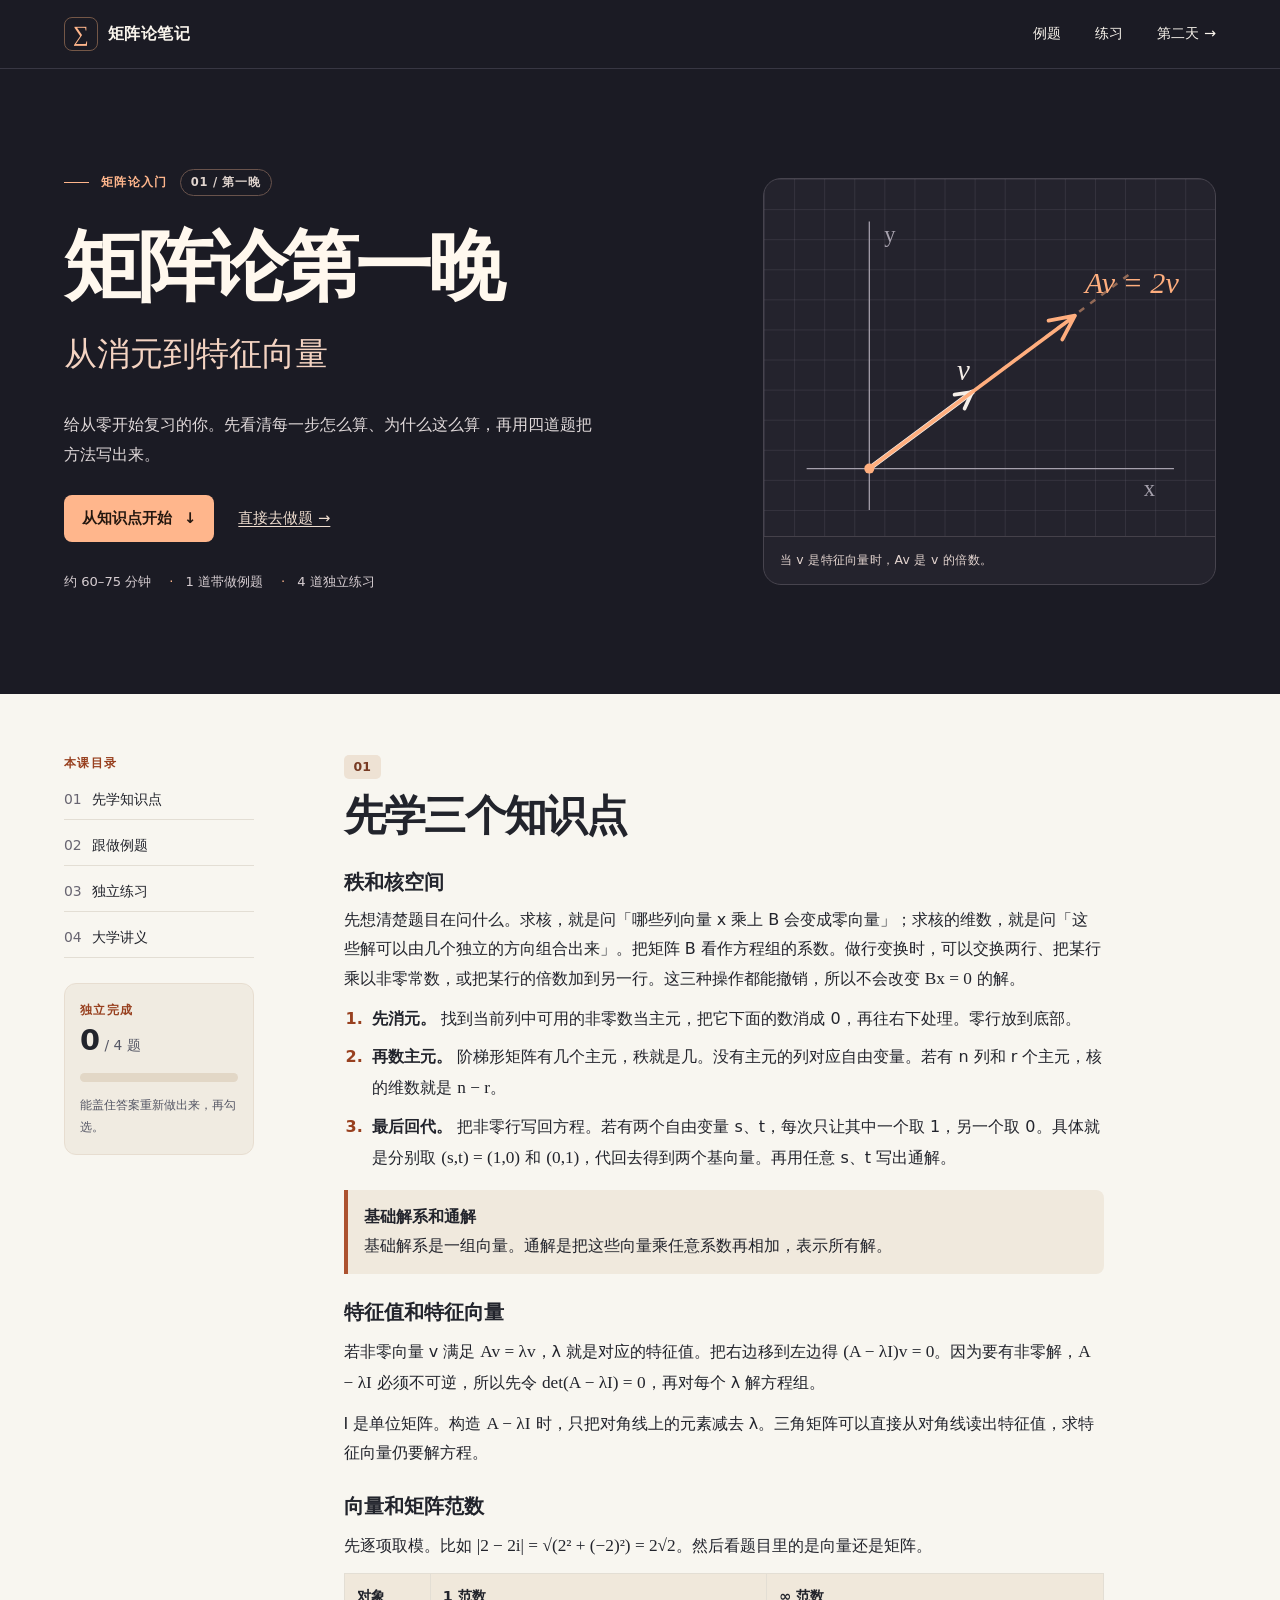
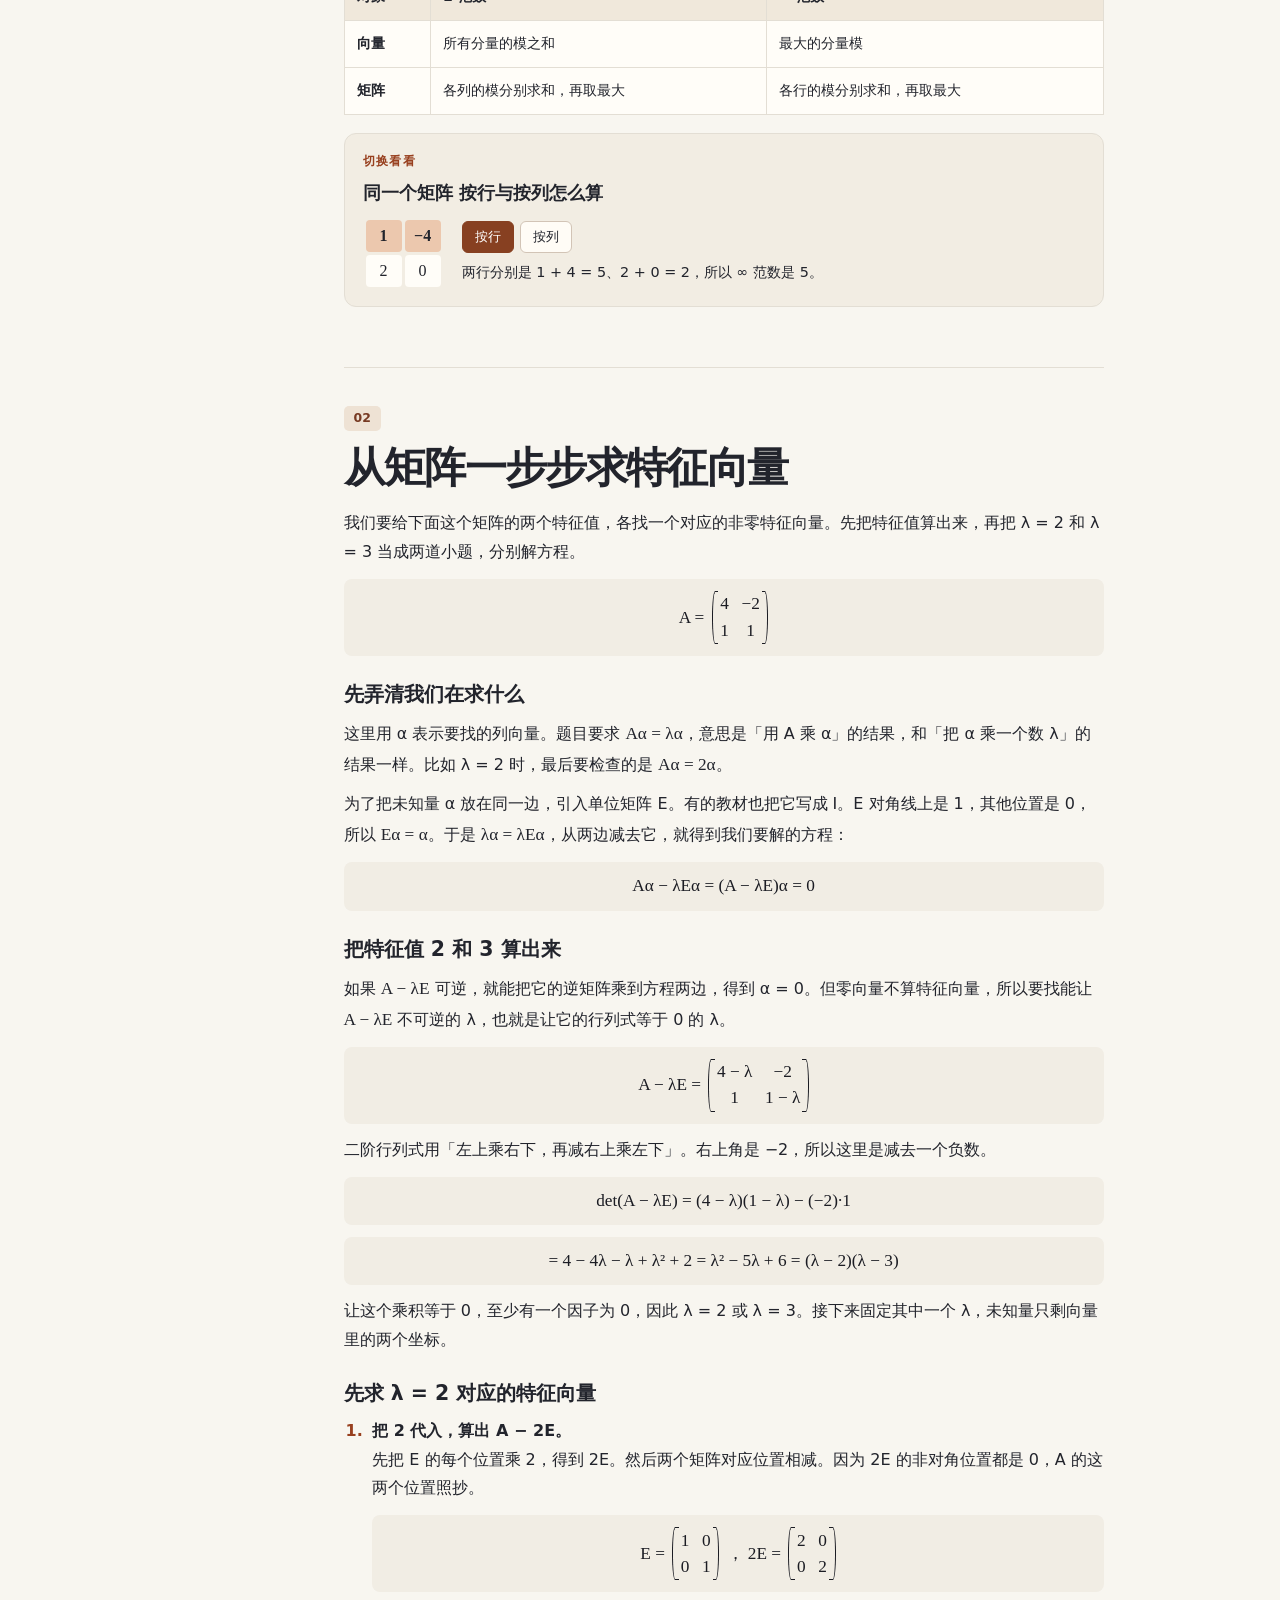
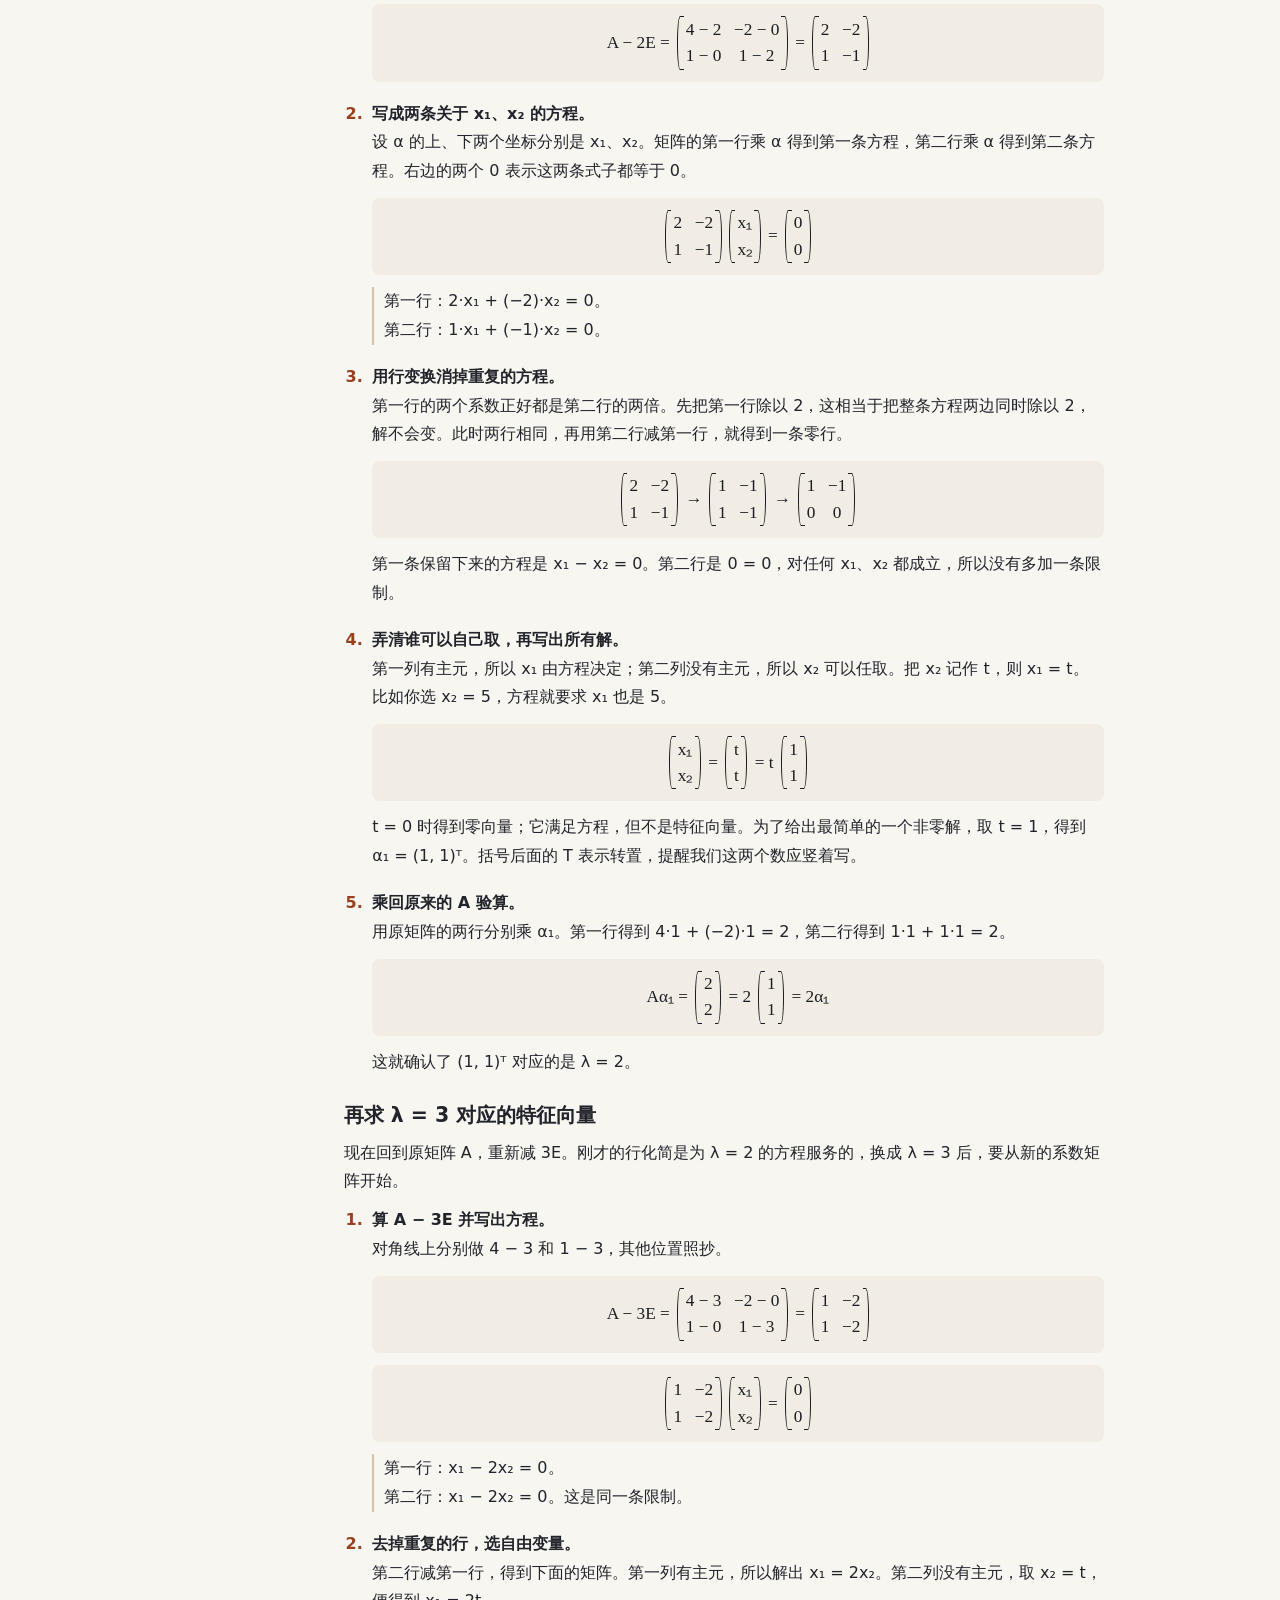
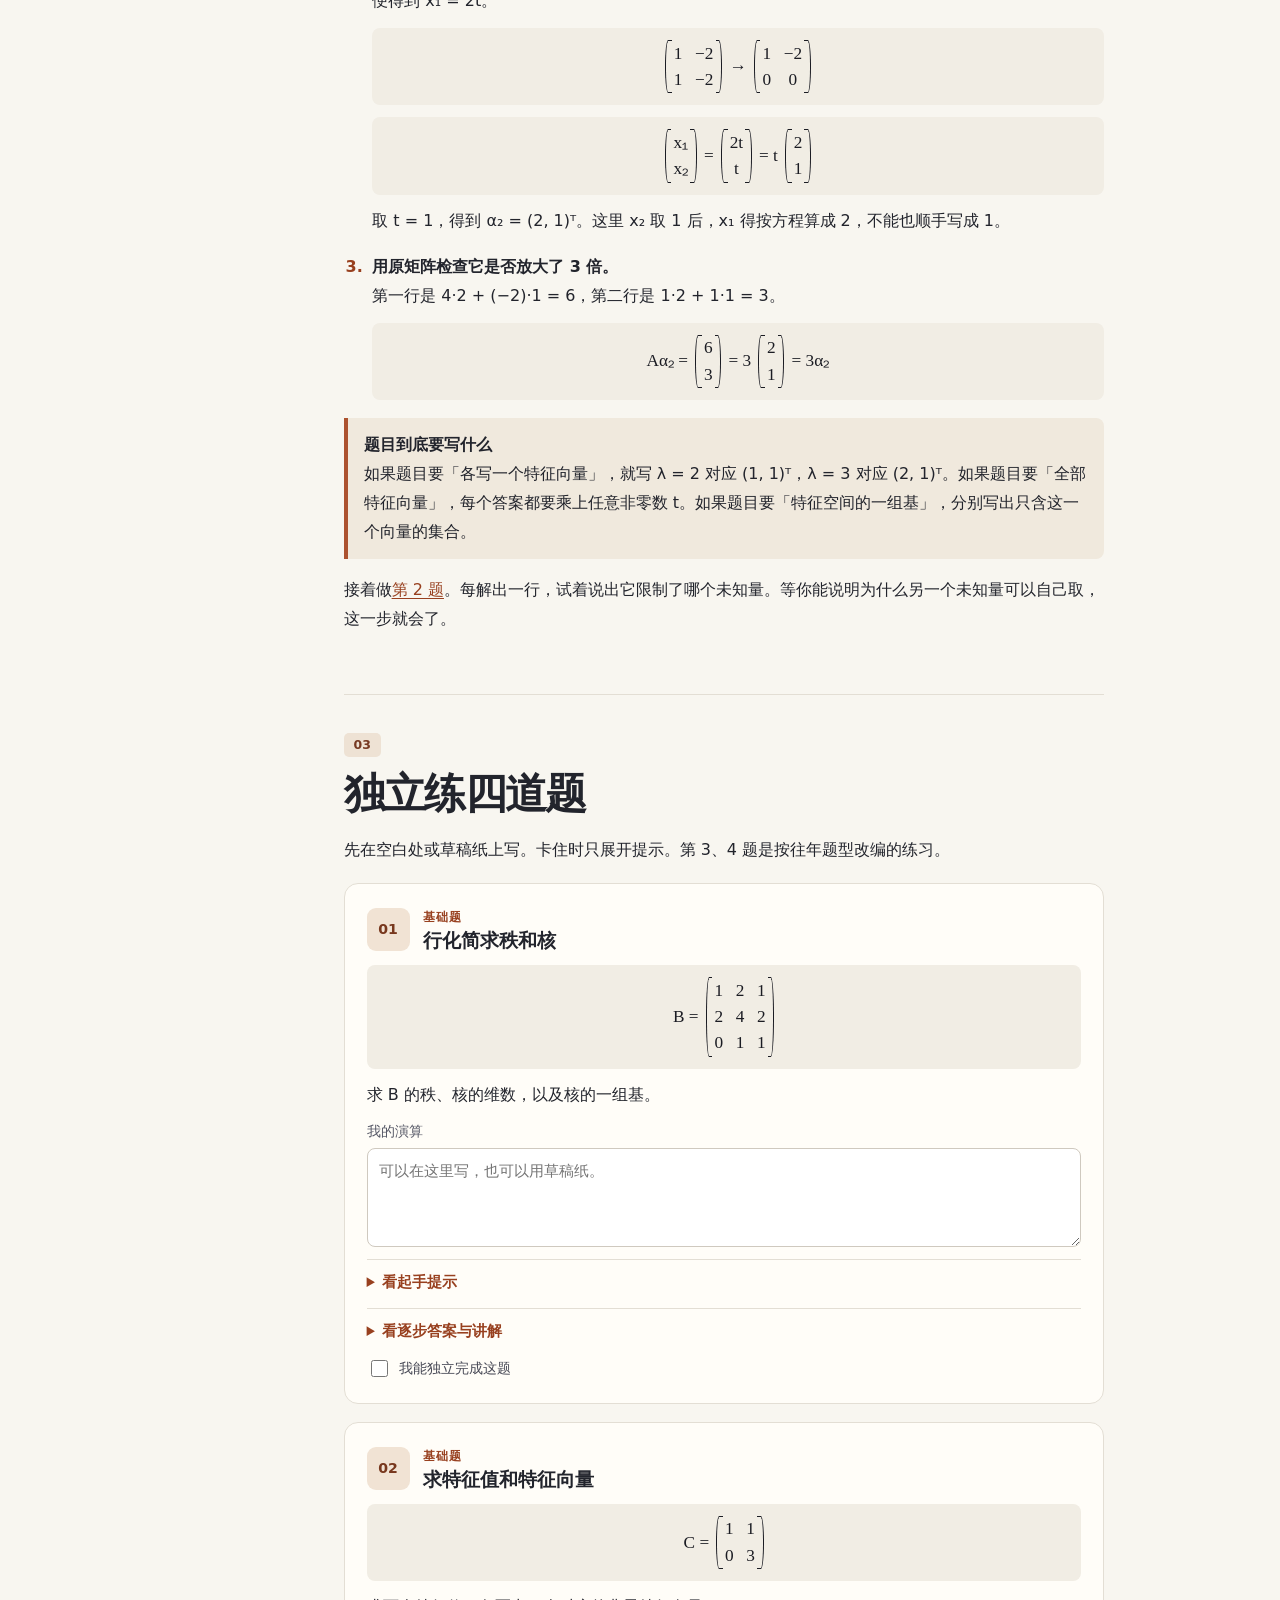
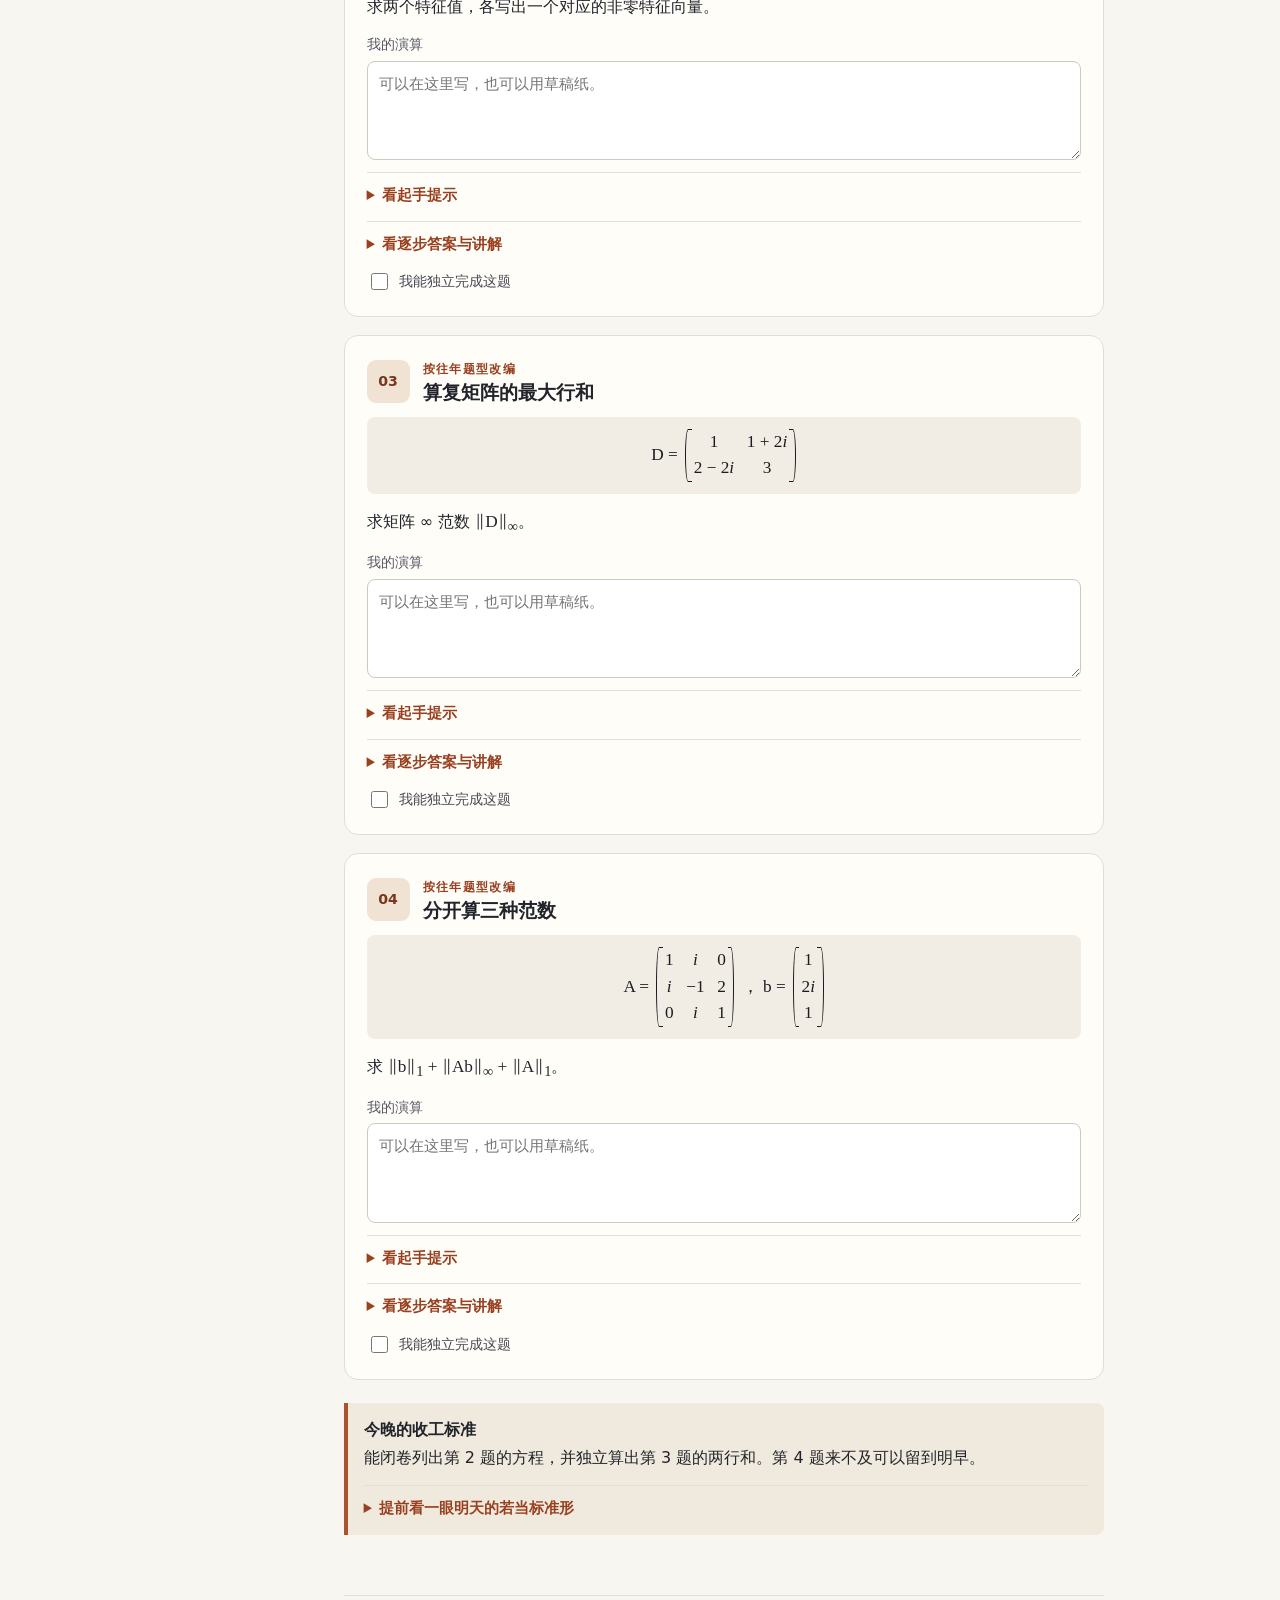
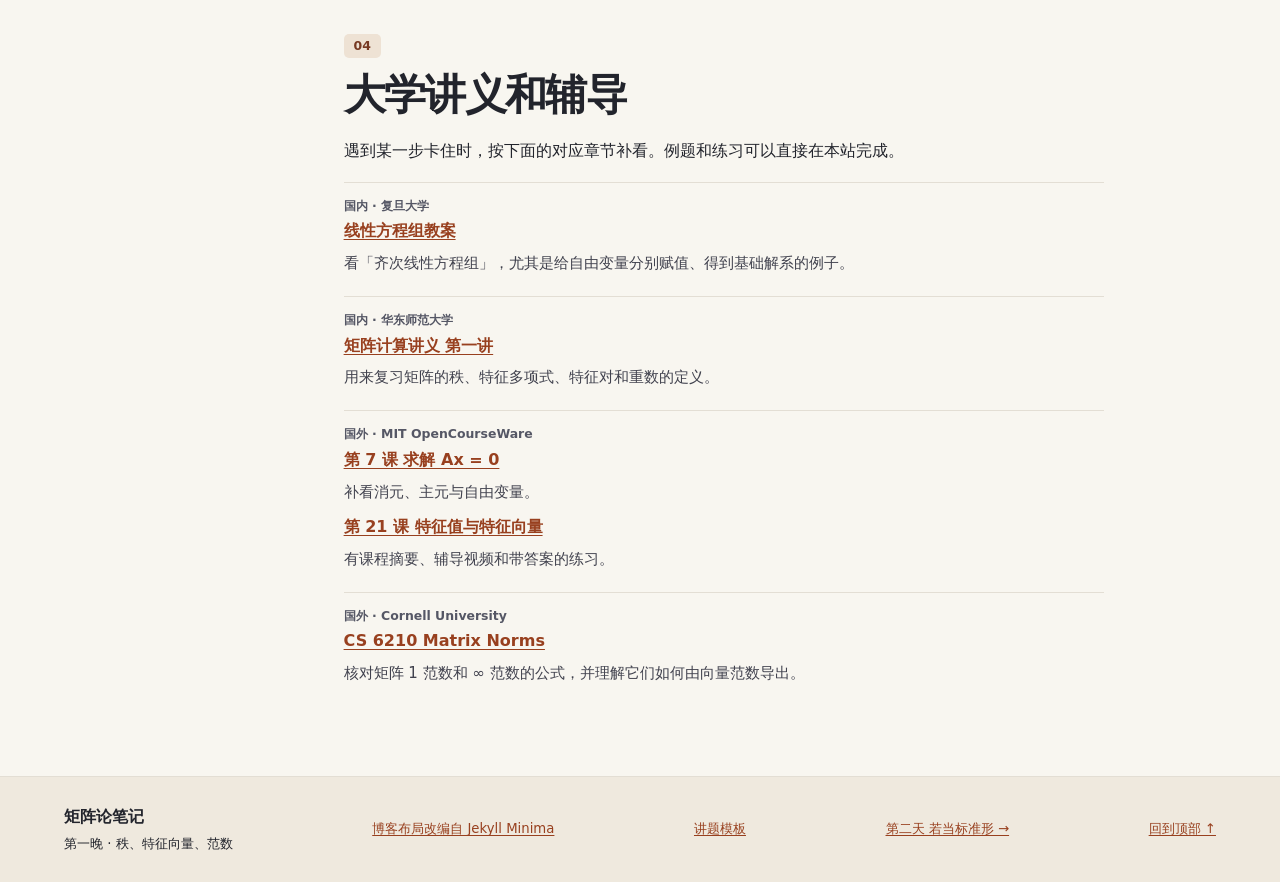
==== commit 18c8e643: "Add the second matrix theory lesson on Jordan form" ====
--- a/index.html
+++ b/index.html
@@ -5,7 +5,7 @@
 <title>矩阵论第一晚｜矩阵论笔记</title><meta name="description" content="给刚开始复习矩阵论的同学：逐行消元，逐步求特征向量，练习矩阵范数。">
 <link rel="stylesheet" href="./style.css"><script src="./study.js" defer></script></head>
 <body id="top"><a class="skip" href="#lesson">跳到正文</a>
-<header class="site-header"><div class="wrap header-inner"><a class="brand" href="#top"><span class="brand-mark" aria-hidden="true">∑</span>矩阵论笔记</a><nav aria-label="主要导航"><a href="#worked">例题</a><a href="#practice">练习</a><a href="#sources">讲义来源</a></nav></div></header>
+<header class="site-header"><div class="wrap header-inner"><a class="brand" href="#top"><span class="brand-mark" aria-hidden="true">∑</span>矩阵论笔记</a><nav aria-label="主要导航"><a href="#worked">例题</a><a href="#practice">练习</a><a href="./day-2.html">第二天 →</a></nav></div></header>
 <main class="page-content" id="lesson"><article class="post">
 <header class="hero"><div class="wrap hero-inner"><div>
 <p class="eyebrow hero-kicker"><span></span> 矩阵论入门 <b>01 / 第一晚</b></p>
@@ -246,5 +246,5 @@
 <li><span>国外 · MIT OpenCourseWare</span><a href="https://www.ocw.mit.edu/courses/18-06sc-linear-algebra-fall-2011/pages/ax-b-and-the-four-subspaces/solving-ax-0-pivot-variables-special-solutions/">第 7 课 求解 Ax = 0</a><p>补看消元、主元与自由变量。</p><a href="https://www.ocw.mit.edu/courses/18-06sc-linear-algebra-fall-2011/pages/least-squares-determinants-and-eigenvalues/eigenvalues-and-eigenvectors/">第 21 课 特征值与特征向量</a><p>有课程摘要、辅导视频和带答案的练习。</p></li>
 <li><span>国外 · Cornell University</span><a href="https://www.cs.cornell.edu/courses/cs6210/2025fa/lec/2025-08-25.html#matrix-norms">CS 6210 Matrix Norms</a><p>核对矩阵 1 范数和 ∞ 范数的公式，并理解它们如何由向量范数导出。</p></li>
 </ul></section>
-</div></div></article></main><footer class="site-footer"><div class="wrap footer-inner"><div><strong>矩阵论笔记</strong><p>第一晚 · 秩、特征向量、范数</p></div><a href="https://github.com/jekyll/minima/tree/v2.5.2">博客布局改编自 Jekyll Minima</a><a href="https://github.com/waowaohh/matrix-notes/blob/main/TEACHING.md">讲题模板</a><a href="#top">回到顶部 ↑</a></div></footer>
+</div></div></article></main><footer class="site-footer"><div class="wrap footer-inner"><div><strong>矩阵论笔记</strong><p>第一晚 · 秩、特征向量、范数</p></div><a href="https://github.com/jekyll/minima/tree/v2.5.2">博客布局改编自 Jekyll Minima</a><a href="https://github.com/waowaohh/matrix-notes/blob/main/TEACHING.md">讲题模板</a><a href="./day-2.html">第二天 若当标准形 →</a><a href="#top">回到顶部 ↑</a></div></footer>
 </body></html>
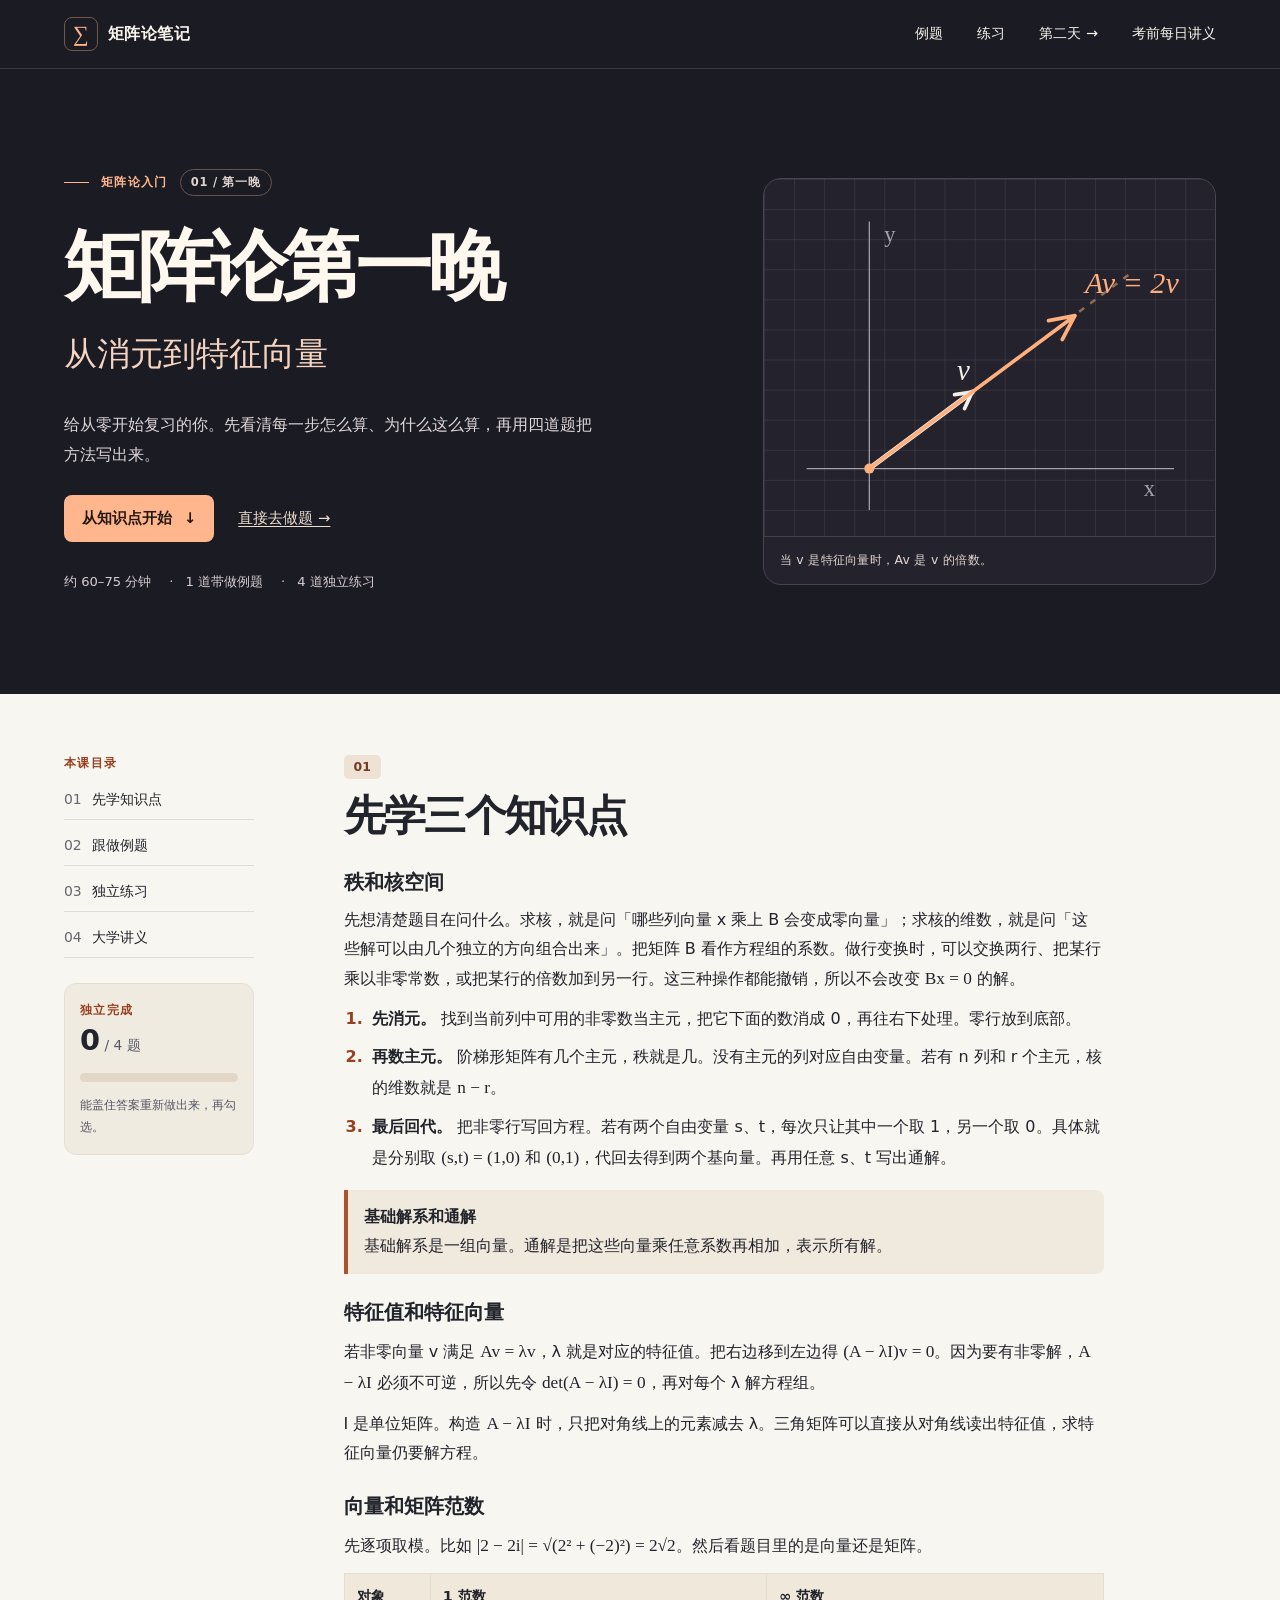
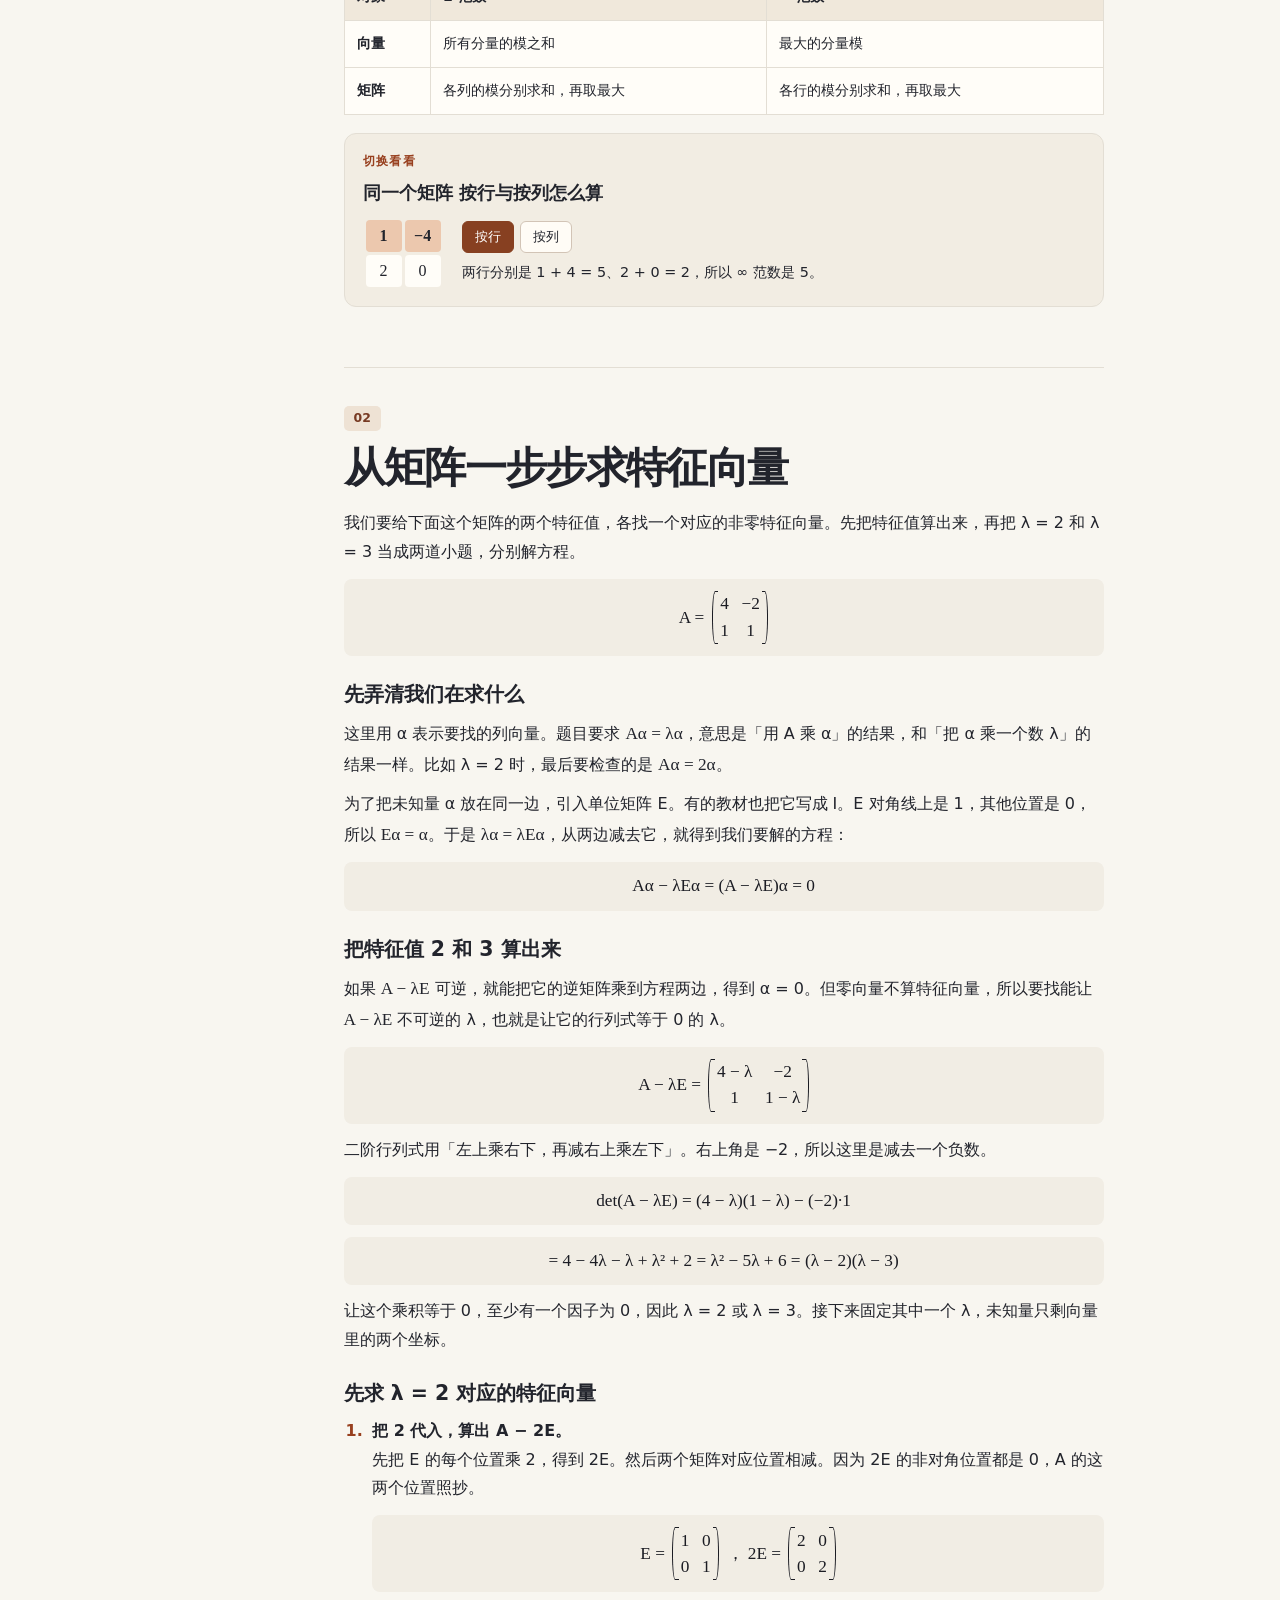
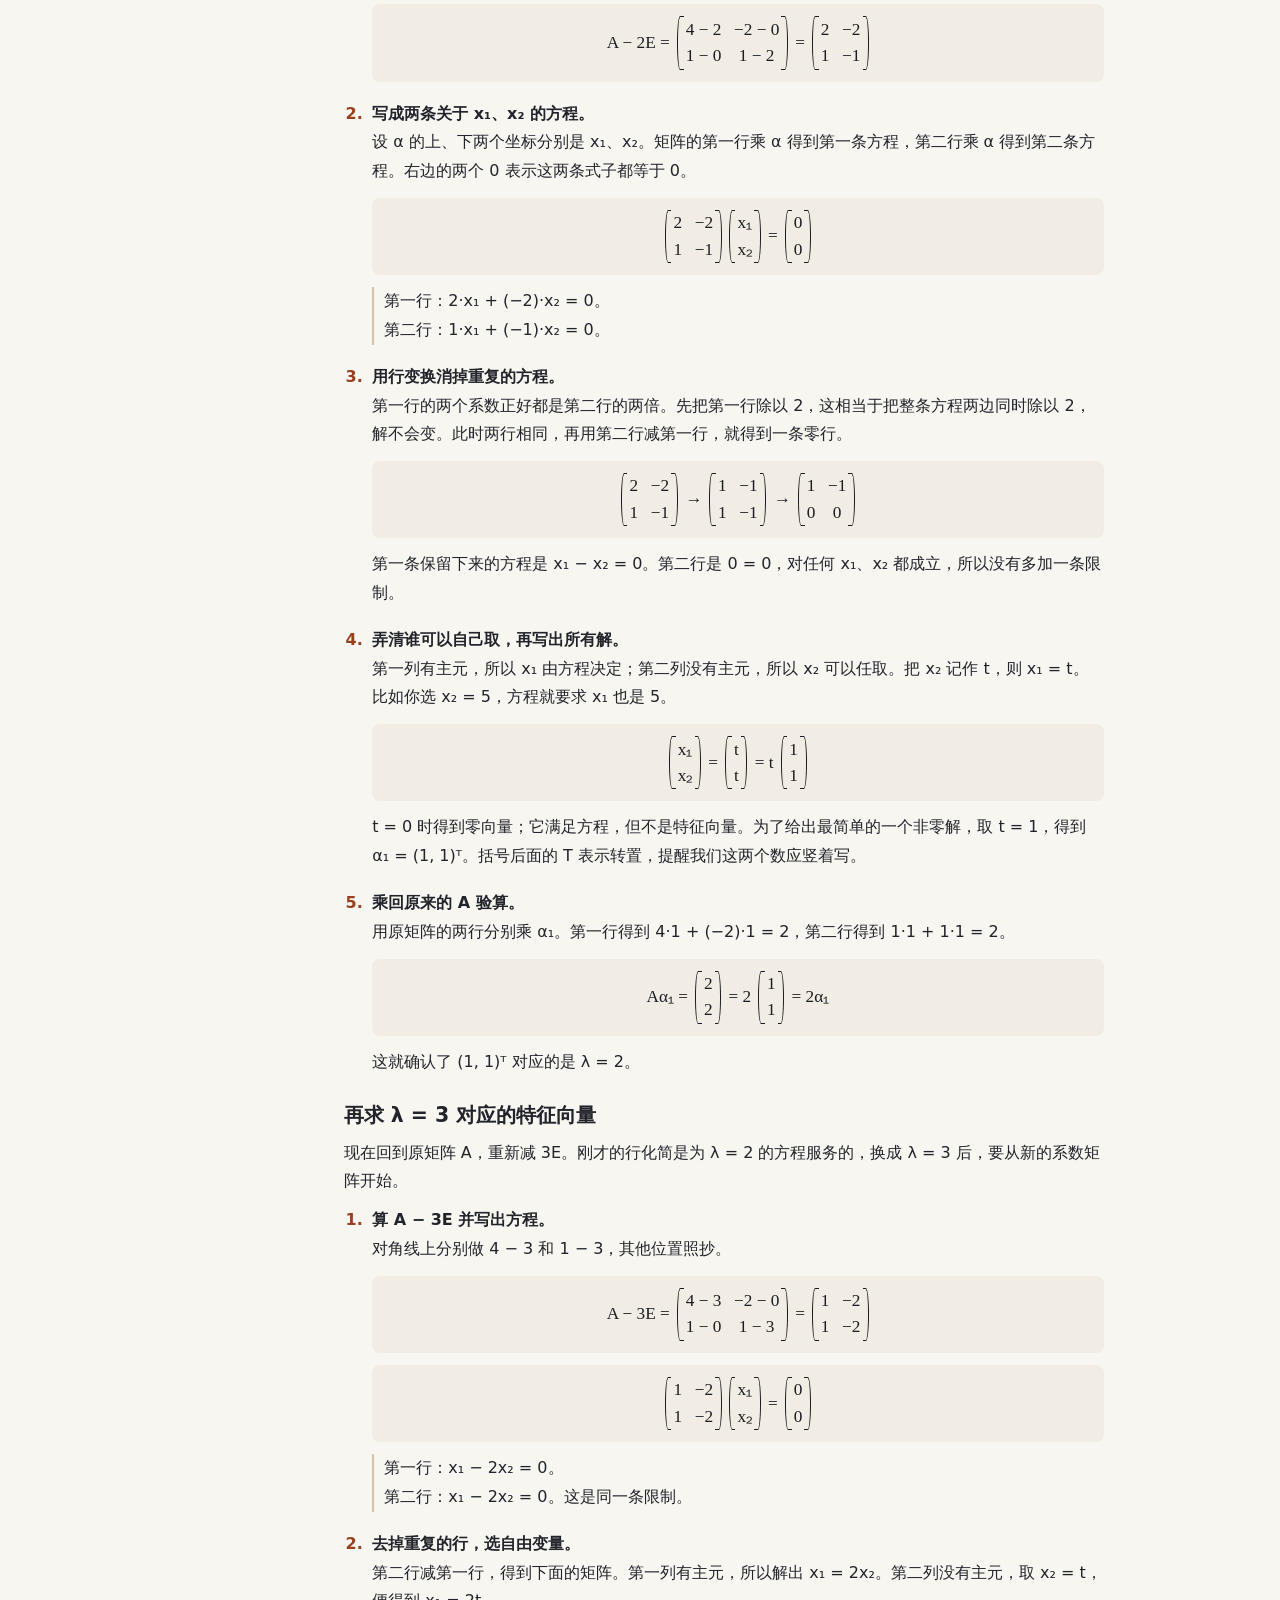
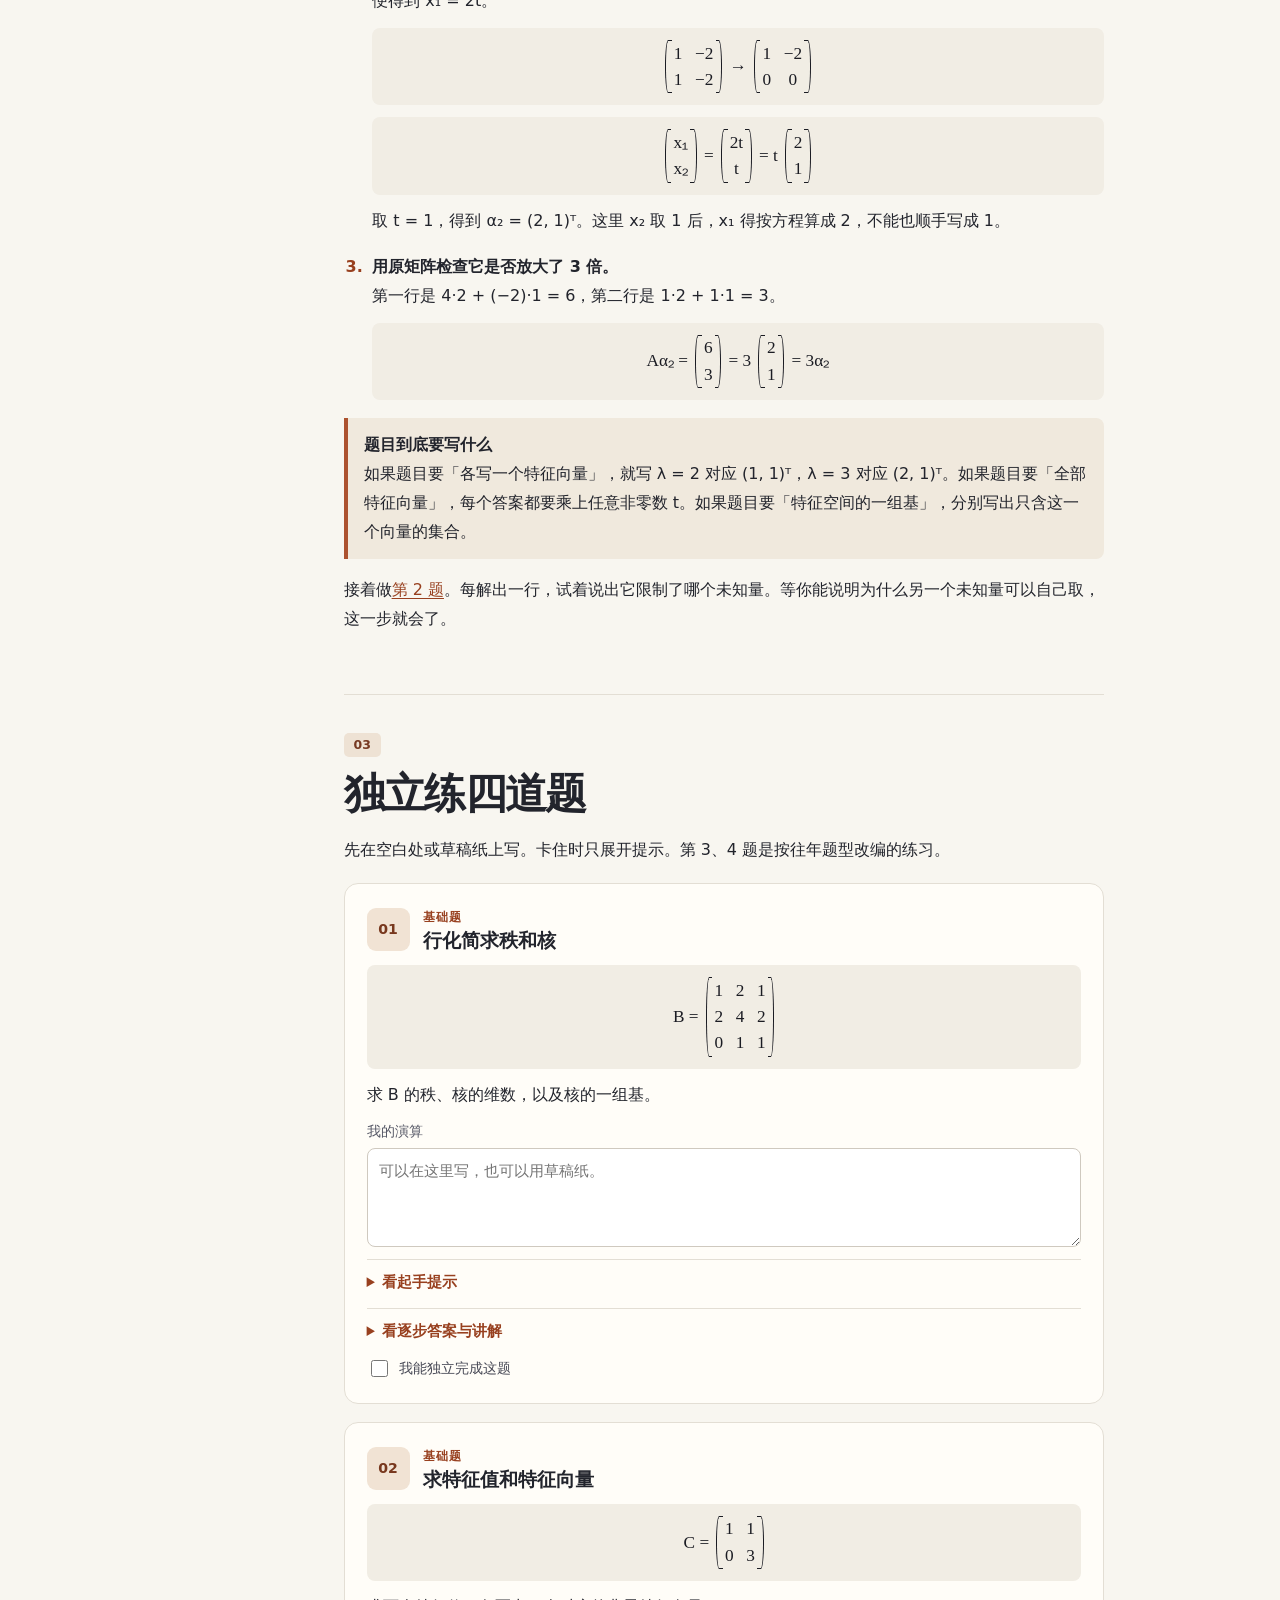
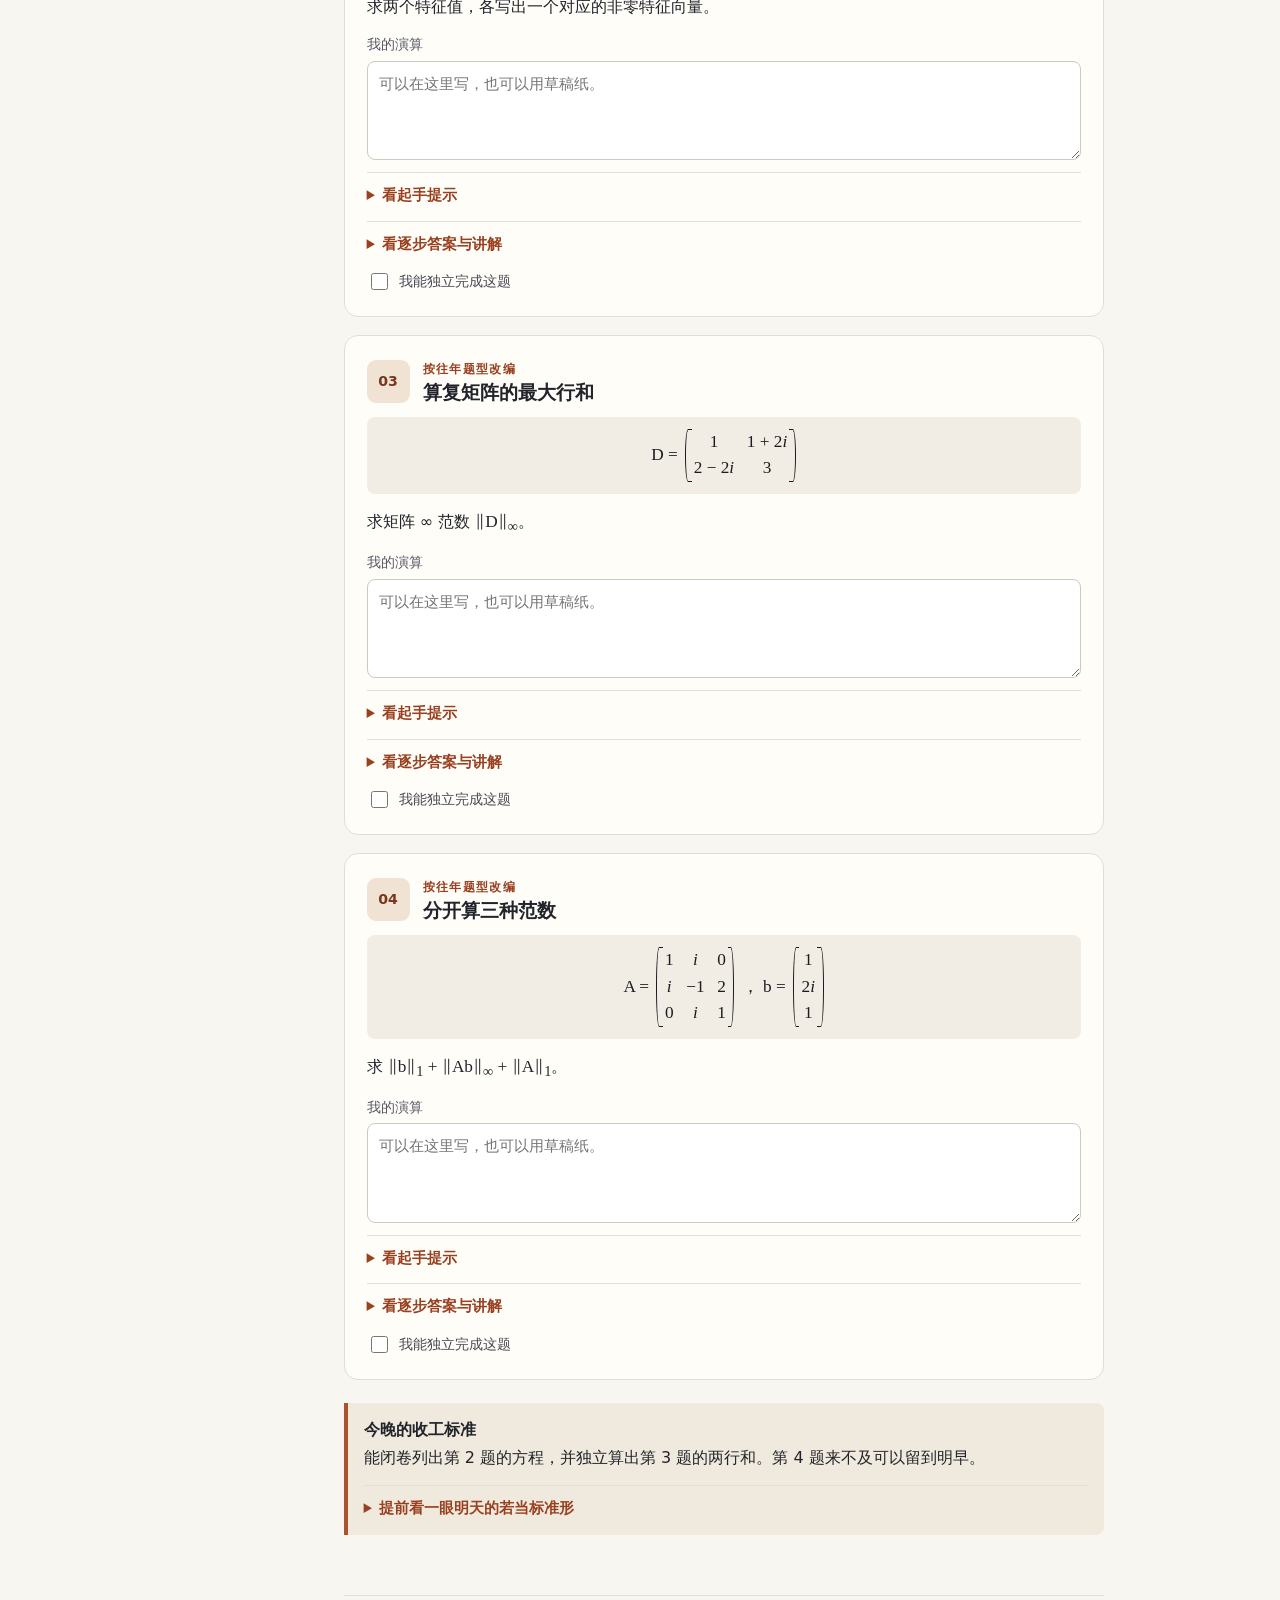
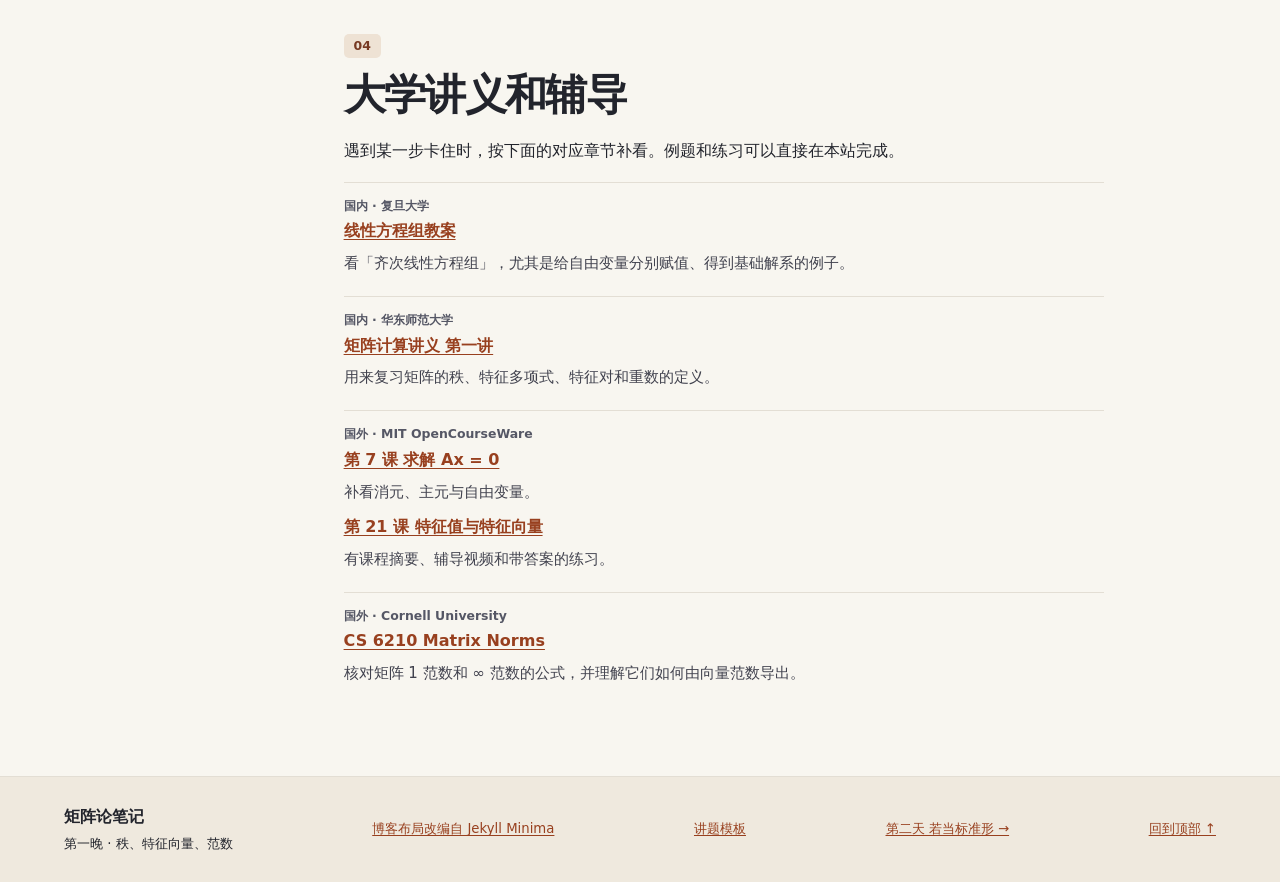
==== commit 2fc137e9: "Publish the six-day matrix theory exam guide" ====
--- a/index.html
+++ b/index.html
@@ -3,9 +3,9 @@
 <html lang="zh-CN">
 <head><meta charset="utf-8"><meta name="viewport" content="width=device-width, initial-scale=1">
 <title>矩阵论第一晚｜矩阵论笔记</title><meta name="description" content="给刚开始复习矩阵论的同学：逐行消元，逐步求特征向量，练习矩阵范数。">
-<link rel="stylesheet" href="./style.css"><script src="./study.js" defer></script></head>
+<link rel="stylesheet" href="./style.css"><script src="./study.js?v=2" defer></script></head>
 <body id="top"><a class="skip" href="#lesson">跳到正文</a>
-<header class="site-header"><div class="wrap header-inner"><a class="brand" href="#top"><span class="brand-mark" aria-hidden="true">∑</span>矩阵论笔记</a><nav aria-label="主要导航"><a href="#worked">例题</a><a href="#practice">练习</a><a href="./day-2.html">第二天 →</a></nav></div></header>
+<header class="site-header"><div class="wrap header-inner"><a class="brand" href="#top"><span class="brand-mark" aria-hidden="true">∑</span>矩阵论笔记</a><nav aria-label="主要导航"><a href="#worked">例题</a><a href="#practice">练习</a><a href="./day-2.html">第二天 →</a><a href="./daily/index.html">考前每日讲义</a></nav></div></header>
 <main class="page-content" id="lesson"><article class="post">
 <header class="hero"><div class="wrap hero-inner"><div>
 <p class="eyebrow hero-kicker"><span></span> 矩阵论入门 <b>01 / 第一晚</b></p>
